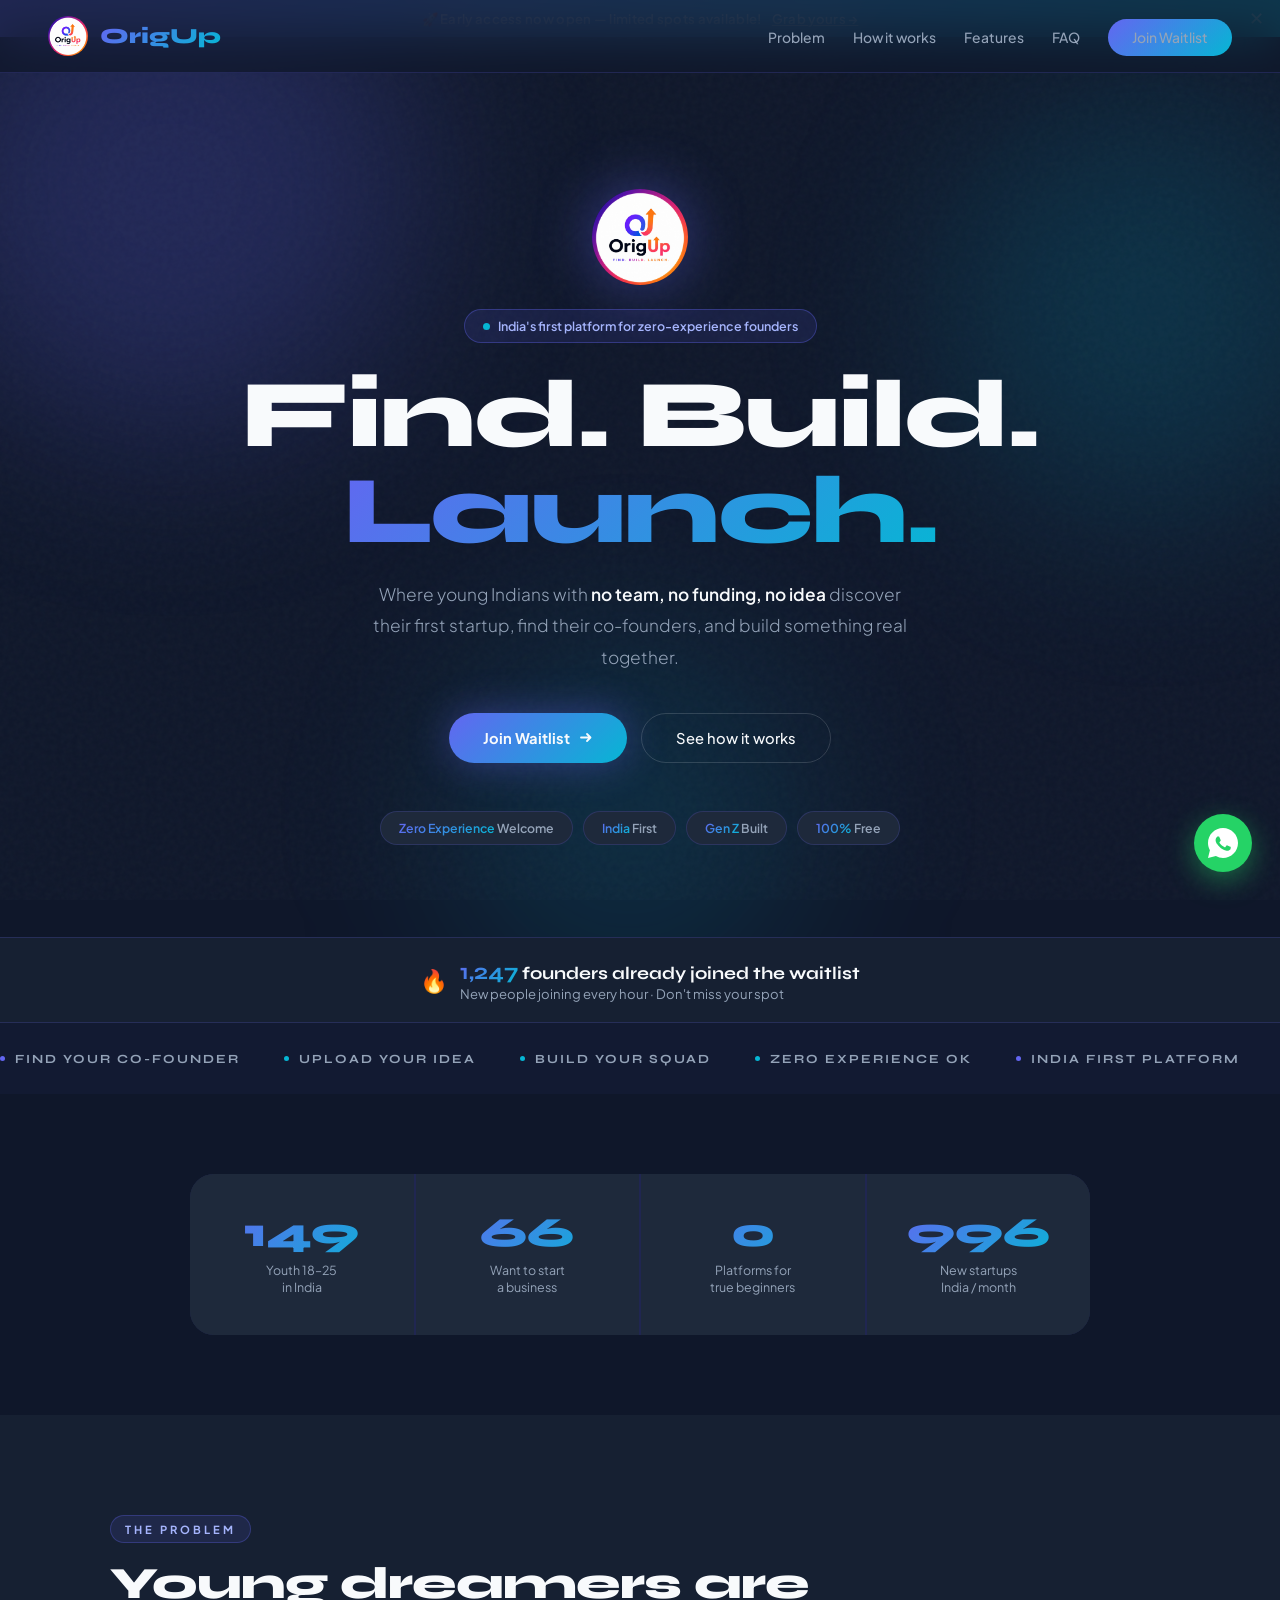
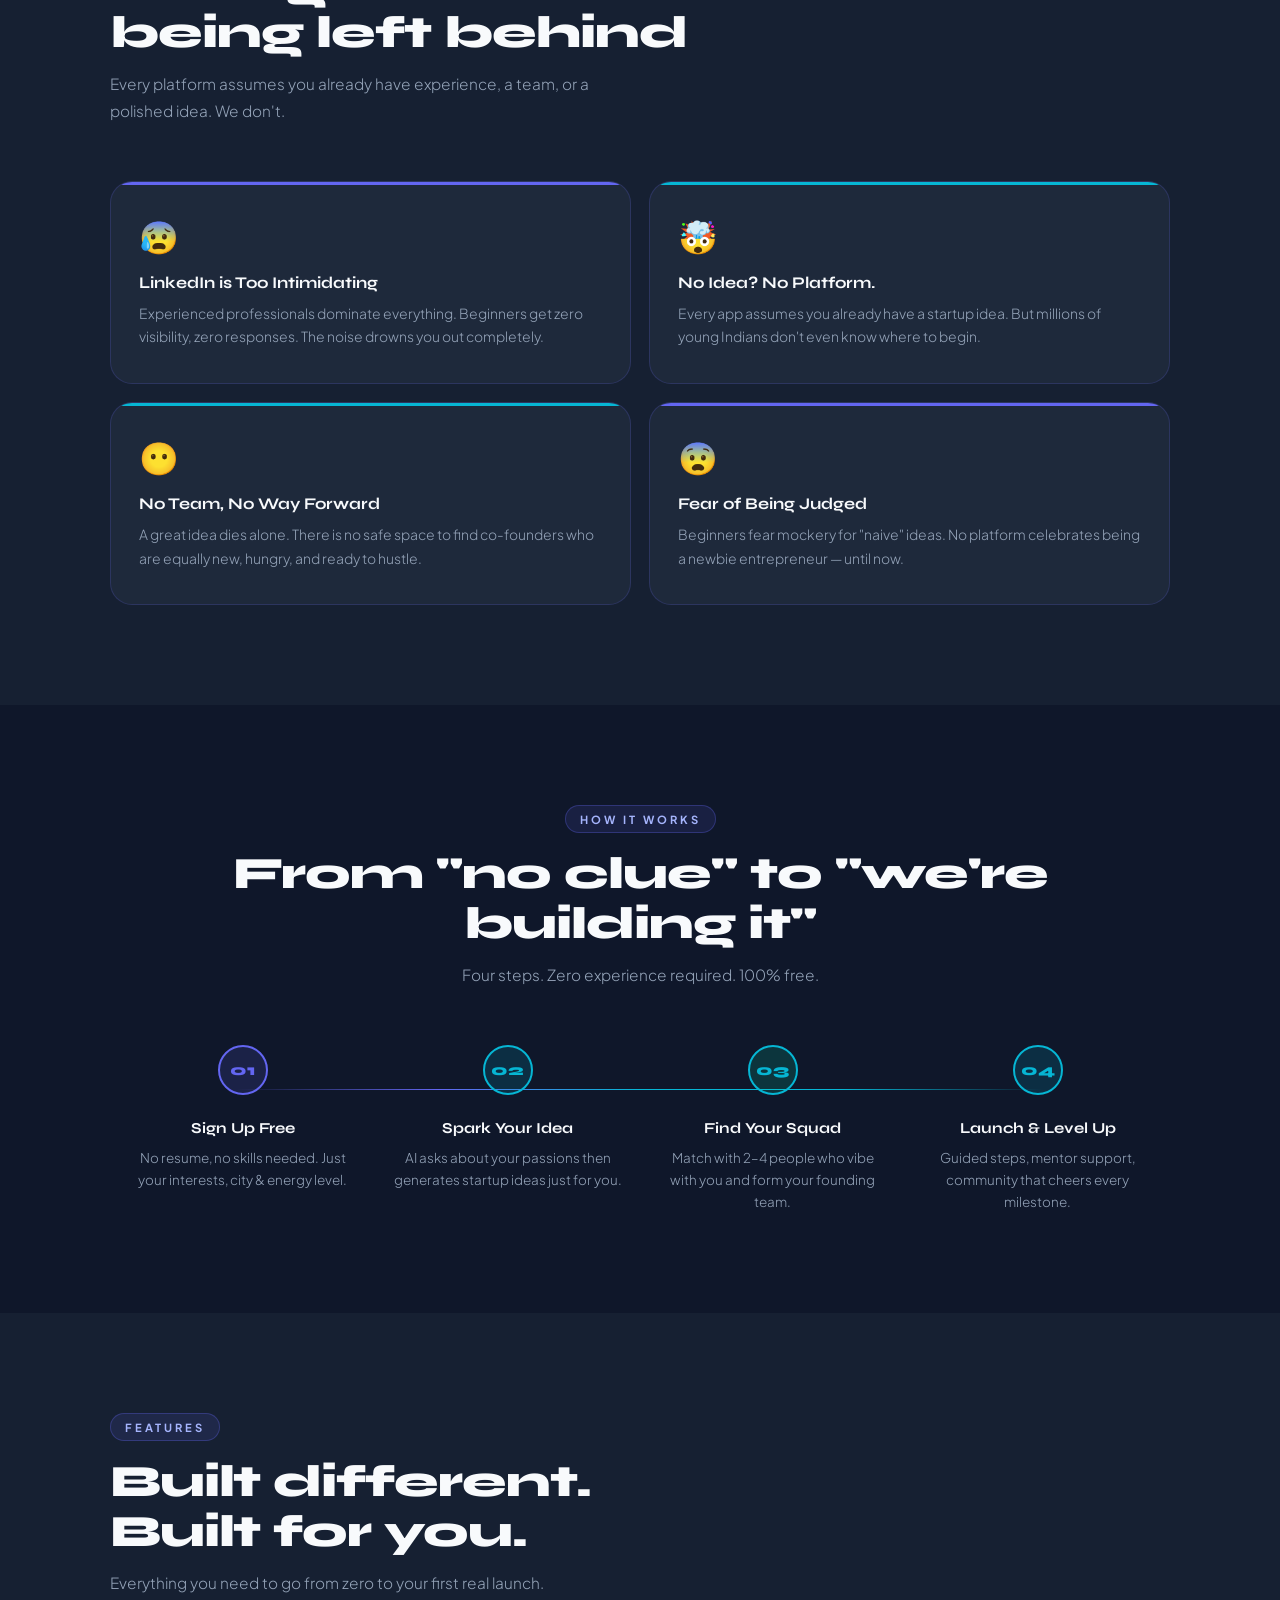
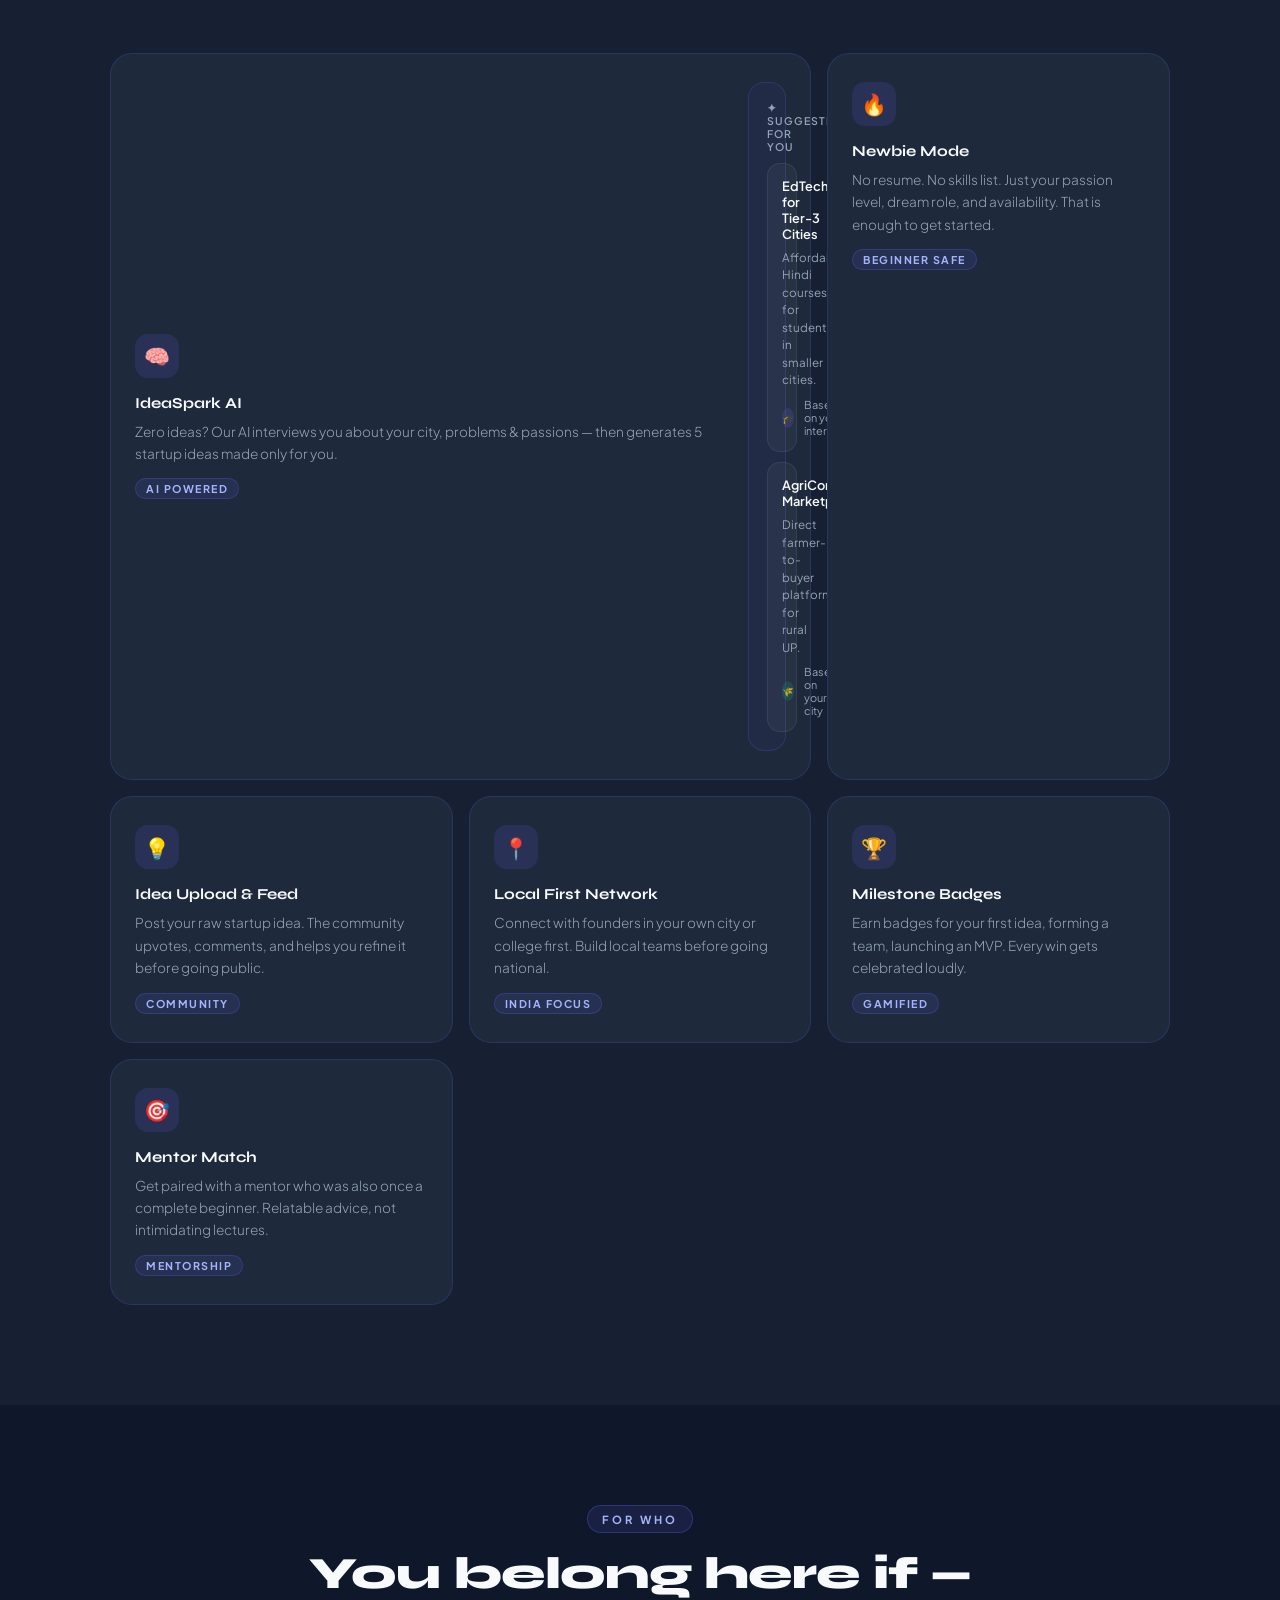
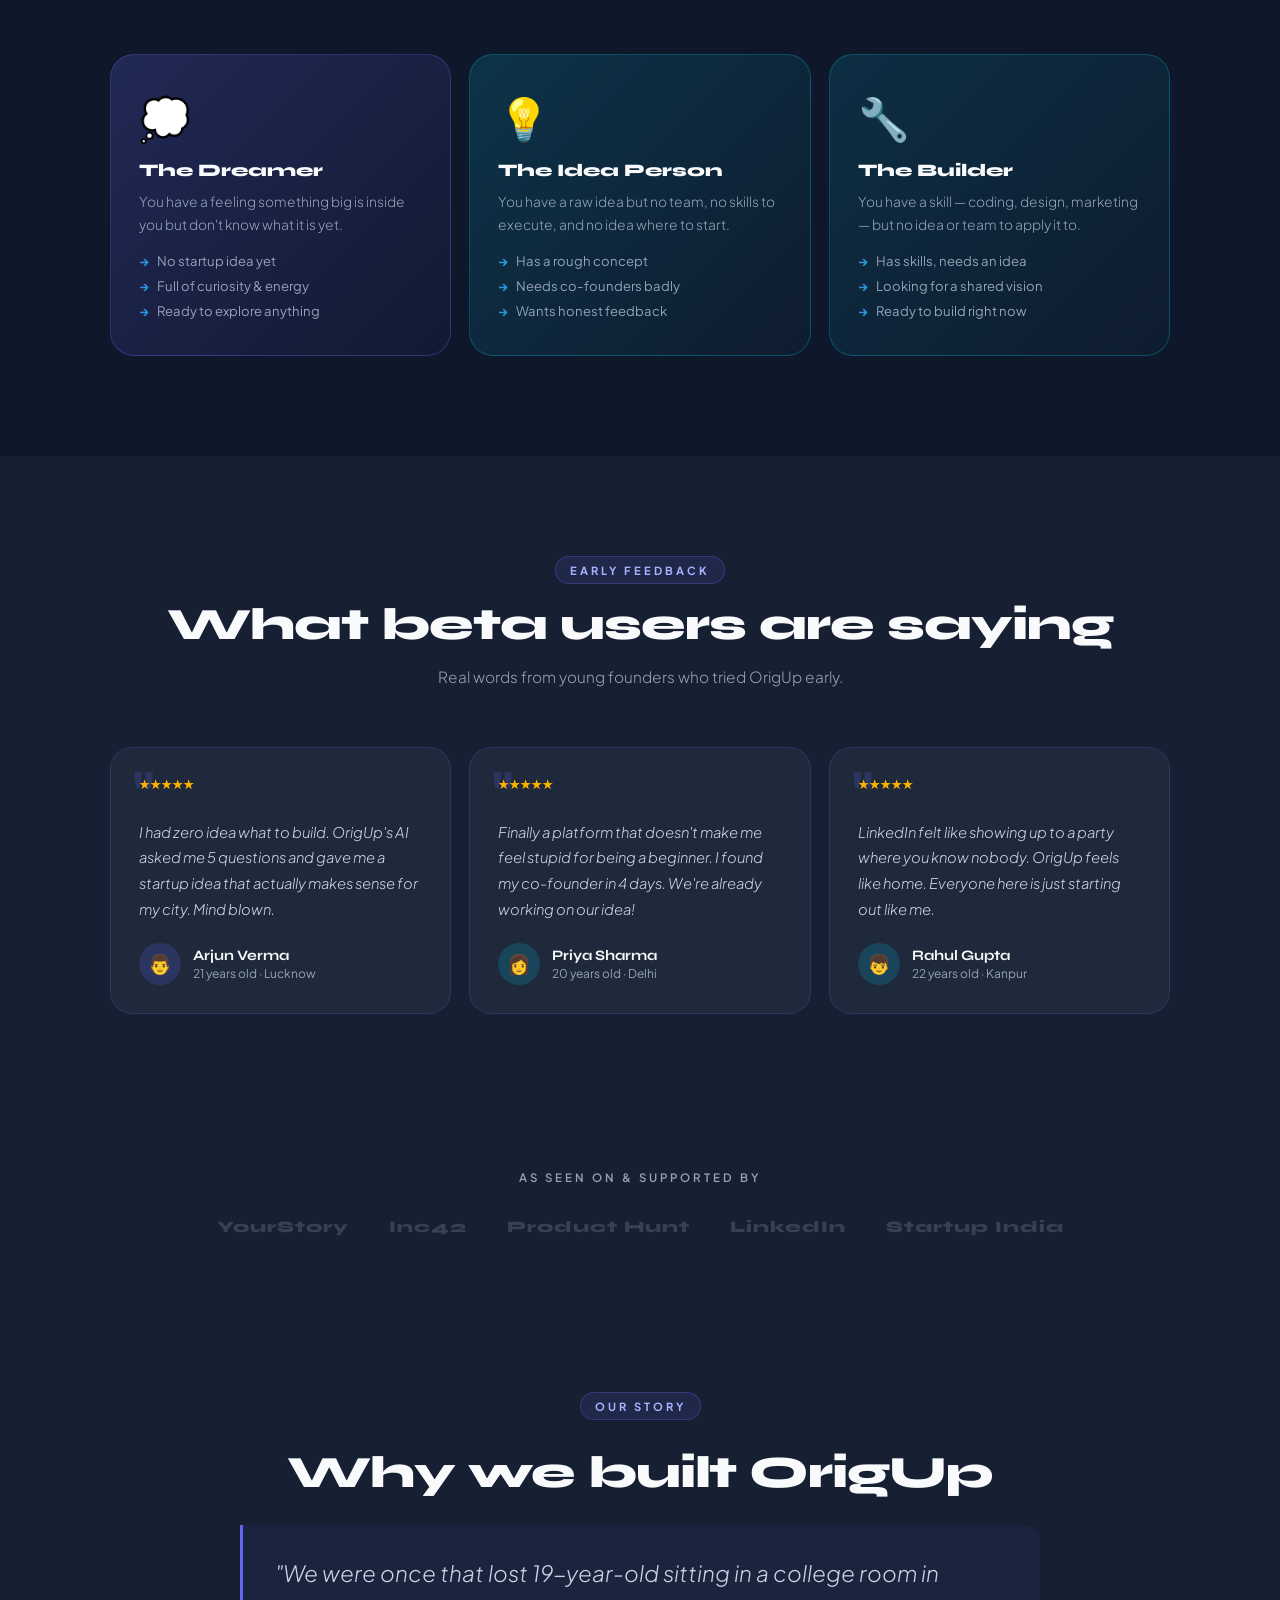
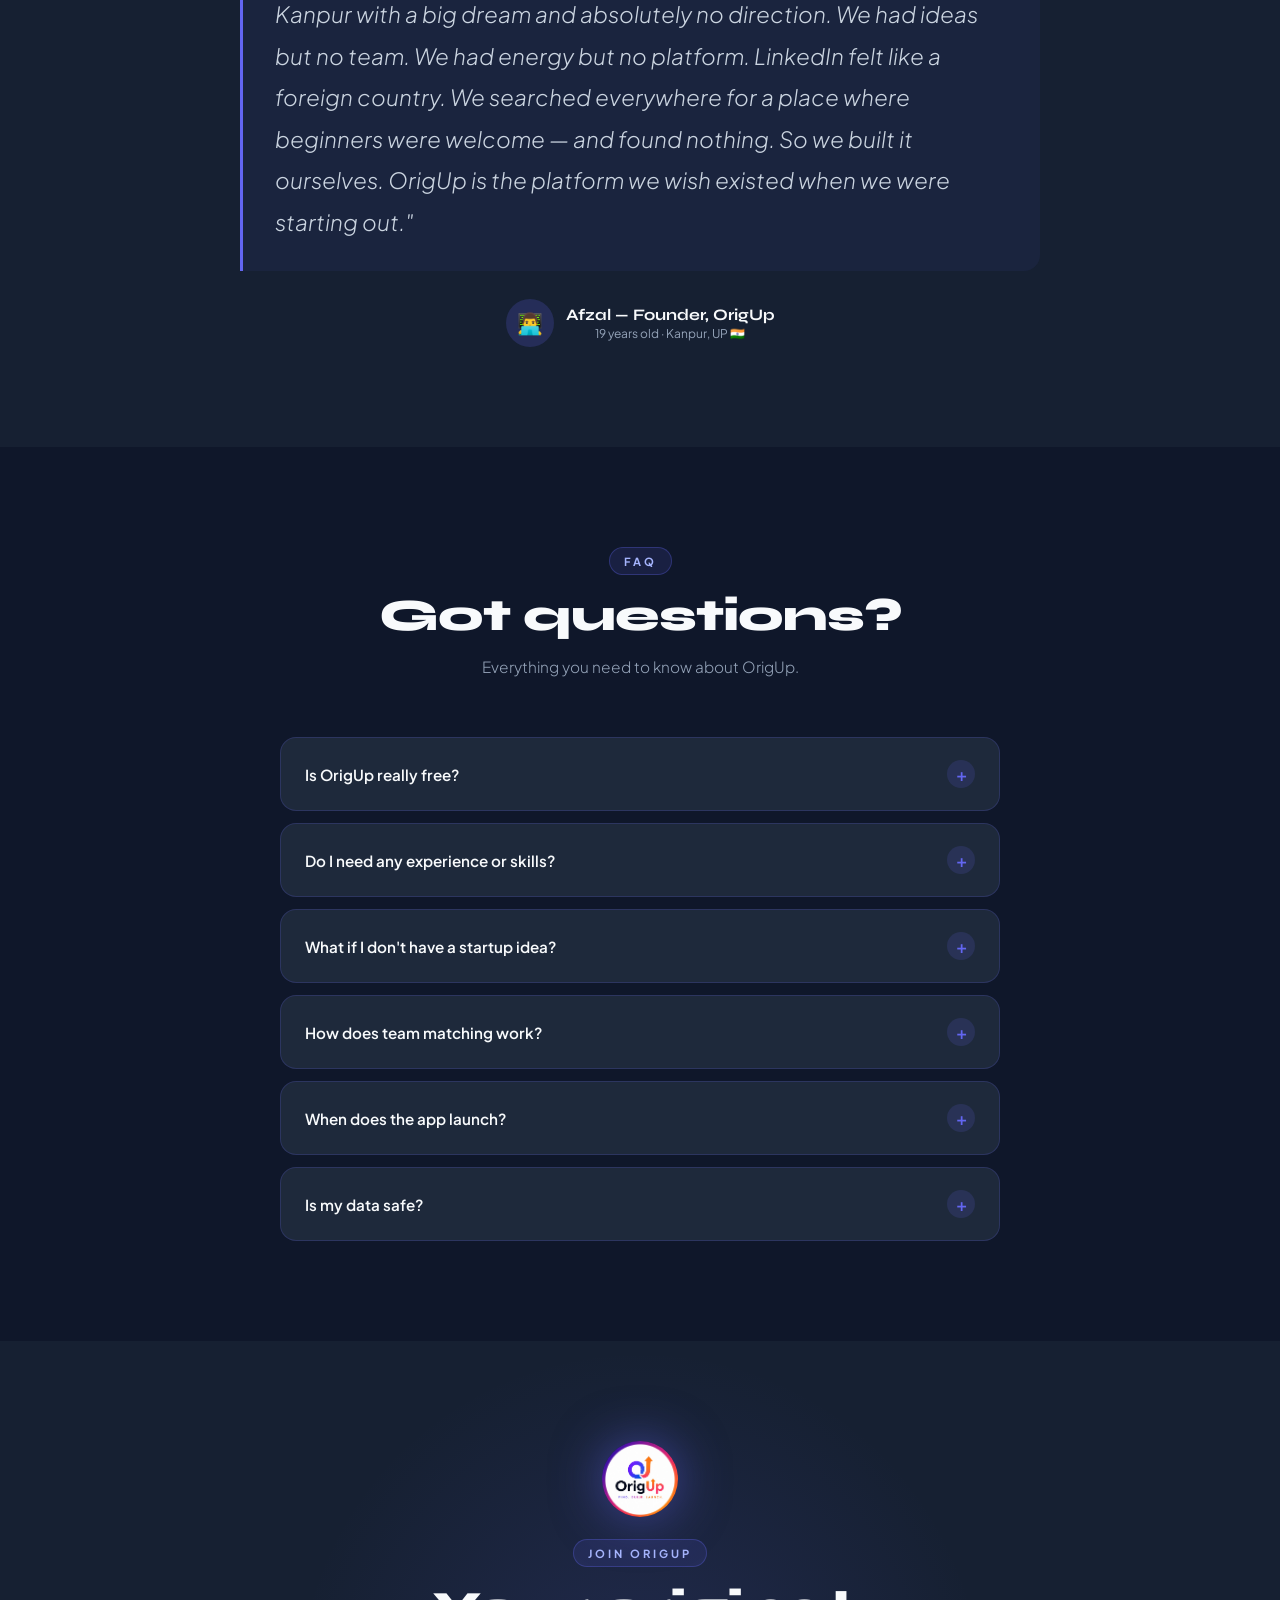
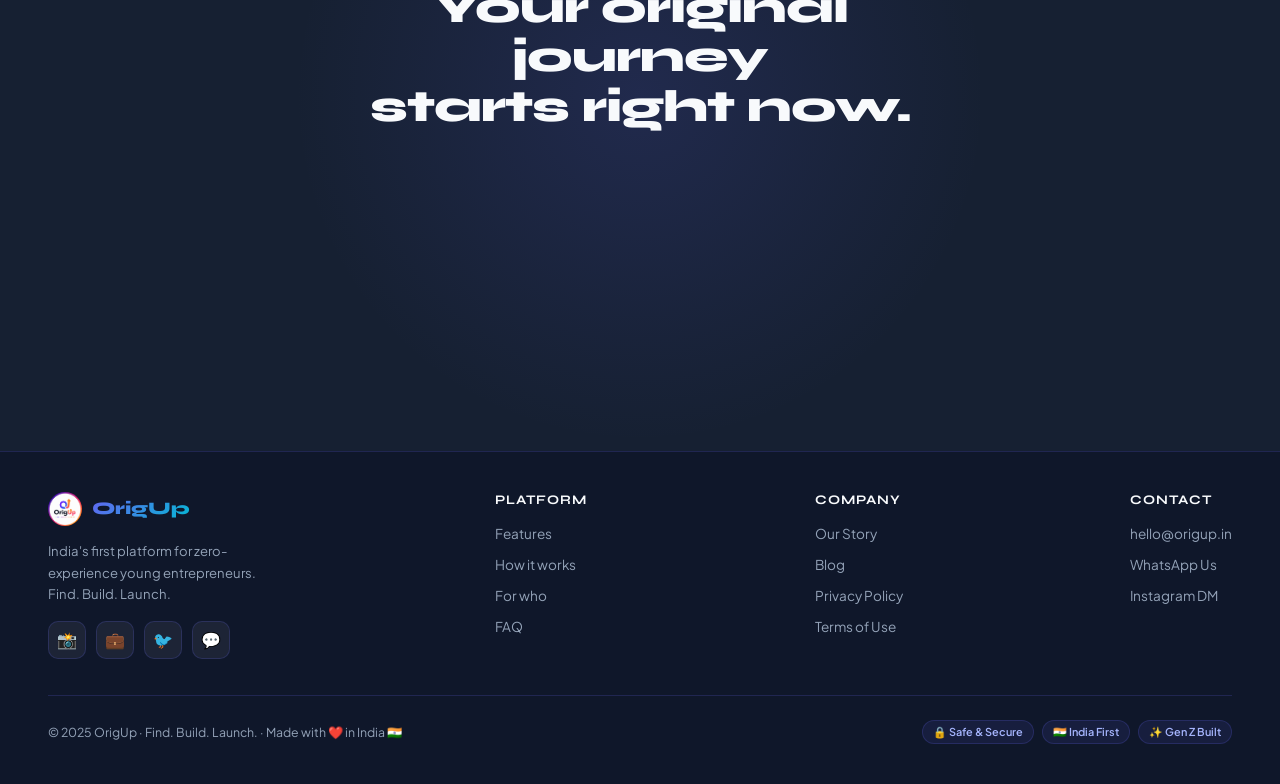
==== index.html @ 87393864 "Rename index (5).html to index.html" ====
<!DOCTYPE html>
<html lang="en">
<head>
  <meta charset="UTF-8">
  <meta name="viewport" content="width=device-width, initial-scale=1.0">
  <title>OrigUp — Find. Build. Launch.</title>

  <!-- OG TAGS for WhatsApp / Instagram / LinkedIn preview -->
  <meta property="og:title" content="OrigUp — Find. Build. Launch.">
  <meta property="og:description" content="India's first platform for zero-experience young entrepreneurs. Find your co-founder, spark your idea, and launch your first startup.">
  <meta property="og:image" content="https://i.imgur.com/placeholder.png">
  <meta property="og:url" content="https://origup.in">
  <meta property="og:type" content="website">
  <meta name="twitter:card" content="summary_large_image">
  <meta name="description" content="OrigUp — India's first platform for zero-experience young entrepreneurs. Find. Build. Launch.">

  <link href="https://fonts.googleapis.com/css2?family=Syne:wght@400;600;700;800&family=Plus+Jakarta+Sans:wght@300;400;500;600&display=swap" rel="stylesheet">

<style>
/* ══════════════════════════════════════════
   VARIABLES & RESET
══════════════════════════════════════════ */
:root {
  --purple: #6366F1;
  --pink:   #06B6D4;
  --orange: #06B6D4;
  --dark:   #0F172A;
  --dark2:  #162032;
  --card:   #1E293B;
  --border: rgba(99,102,241,0.2);
  --muted:  #94A3B8;
  --white:  #F8FAFC;
  --teal:   #06B6D4;
  --green:  #25D366;
  --grad:   linear-gradient(135deg,#6366F1,#06B6D4);
}
*, *::before, *::after { margin:0; padding:0; box-sizing:border-box; }
html { scroll-behavior:smooth; }
body { background:var(--dark); color:var(--white); font-family:'Plus Jakarta Sans',sans-serif; overflow-x:hidden; }
body::after { content:''; position:fixed; inset:0; background-image:url("data:image/svg+xml,%3Csvg viewBox='0 0 200 200' xmlns='http://www.w3.org/2000/svg'%3E%3Cfilter id='n'%3E%3CfeTurbulence type='fractalNoise' baseFrequency='0.85' numOctaves='4' stitchTiles='stitch'/%3E%3C/filter%3E%3Crect width='100%25' height='100%25' filter='url(%23n)' opacity='0.03'/%3E%3C/svg%3E"); pointer-events:none; z-index:0; }

/* ══ PROGRESS BAR ══ */
#progress-bar { position:fixed; top:0; left:0; height:3px; width:0%; background:var(--grad); z-index:9999; transition:width 0.1s linear; border-radius:0 2px 2px 0; }

/* ══ ANNOUNCEMENT BANNER ══ */
.announce-bar { background:var(--grad); text-align:center; padding:10px 20px; font-size:0.82rem; font-weight:600; position:relative; z-index:200; letter-spacing:0.3px; }
.announce-bar a { color:#fff; text-decoration:underline; margin-left:8px; }
.announce-close { position:absolute; right:16px; top:50%; transform:translateY(-50%); background:none; border:none; color:#fff; font-size:1.1rem; cursor:pointer; opacity:0.8; }

/* ══ NAVBAR ══ */
nav { position:fixed; top:0; left:0; right:0; z-index:1000; padding:16px 48px; display:flex; align-items:center; justify-content:space-between; background:rgba(15,23,42,0.8); backdrop-filter:blur(24px); border-bottom:1px solid var(--border); transition:background 0.3s; }
.nav-logo { display:flex; align-items:center; gap:12px; text-decoration:none; }
.nav-logo img { width:40px; height:40px; border-radius:50%; object-fit:cover; }
.nav-logo-text { font-family:'Syne',sans-serif; font-weight:800; font-size:1.35rem; background:var(--grad); -webkit-background-clip:text; -webkit-text-fill-color:transparent; background-clip:text; }
.nav-links { display:flex; gap:28px; list-style:none; }
.nav-links a { color:var(--muted); text-decoration:none; font-size:0.87rem; font-weight:500; transition:color 0.2s; }
.nav-links a:hover { color:var(--white); }
.nav-btn { background:var(--grad); color:var(--white); padding:10px 24px; border-radius:100px; font-weight:600; font-size:0.85rem; text-decoration:none; border:none; cursor:pointer; transition:all 0.2s; font-family:'Plus Jakarta Sans',sans-serif; }
.nav-btn:hover { opacity:0.88; transform:translateY(-1px); box-shadow:0 8px 24px rgba(99,102,241,0.4); }

/* ══ HERO ══ */
.hero { min-height:100vh; display:flex; align-items:center; justify-content:center; text-align:center; padding:140px 24px 80px; position:relative; overflow:hidden; }
.orb { position:absolute; border-radius:50%; filter:blur(90px); pointer-events:none; animation:orbFloat 10s ease-in-out infinite; }
.orb1 { width:500px; height:500px; background:rgba(99,102,241,0.22); top:-100px; left:-80px; }
.orb2 { width:420px; height:420px; background:rgba(6,182,212,0.16); top:60px; right:-80px; animation-delay:-4s; animation-direction:reverse; }
.orb3 { width:360px; height:360px; background:rgba(6,182,212,0.13); bottom:-60px; left:35%; animation-delay:-7s; }
@keyframes orbFloat { 0%,100%{transform:translateY(0) scale(1)} 50%{transform:translateY(-28px) scale(1.06)} }
.hero-inner { position:relative; z-index:2; max-width:860px; }
.hero-logo { width:96px; height:96px; border-radius:50%; object-fit:cover; margin:0 auto 24px; display:block; box-shadow:0 0 60px rgba(99,102,241,0.45); animation:logoPop 0.8s ease both; }
@keyframes logoPop { from{opacity:0;transform:scale(0.7)} to{opacity:1;transform:scale(1)} }
.hero-badge { display:inline-flex; align-items:center; gap:8px; background:rgba(99,102,241,0.12); border:1px solid rgba(99,102,241,0.35); border-radius:100px; padding:8px 18px; font-size:0.78rem; font-weight:600; color:#A5B4FC; margin-bottom:24px; animation:fadeUp 0.8s ease 0.2s both; }
.badge-dot { width:7px; height:7px; background:var(--teal); border-radius:50%; animation:blink 2s infinite; }
@keyframes blink { 0%,100%{opacity:1;transform:scale(1)} 50%{opacity:0.4;transform:scale(1.5)} }
.hero h1 { font-family:'Syne',sans-serif; font-size:clamp(3rem,8vw,6rem); font-weight:800; line-height:1.0; letter-spacing:-2px; margin-bottom:20px; animation:fadeUp 0.8s ease 0.35s both; }
.w1 { color:var(--white); }
.w2 { background:var(--grad); -webkit-background-clip:text; -webkit-text-fill-color:transparent; background-clip:text; }
.hero-sub { font-size:1.08rem; color:#94A3B8; line-height:1.8; max-width:560px; margin:0 auto 40px; font-weight:300; animation:fadeUp 0.8s ease 0.5s both; }
.hero-sub strong { color:var(--white); font-weight:600; }
.hero-btns { display:flex; gap:14px; justify-content:center; flex-wrap:wrap; animation:fadeUp 0.8s ease 0.65s both; }
.btn-grad { background:var(--grad); color:var(--white); padding:15px 34px; border-radius:100px; font-weight:700; font-size:0.92rem; text-decoration:none; display:inline-flex; align-items:center; gap:8px; box-shadow:0 0 40px rgba(99,102,241,0.4); transition:all 0.25s; border:none; cursor:pointer; font-family:'Plus Jakarta Sans',sans-serif; }
.btn-grad:hover { transform:translateY(-3px); box-shadow:0 16px 48px rgba(99,102,241,0.55); }
.btn-ghost { background:transparent; color:var(--white); padding:15px 34px; border-radius:100px; font-weight:500; font-size:0.92rem; text-decoration:none; border:1px solid rgba(255,255,255,0.15); transition:all 0.25s; }
.btn-ghost:hover { border-color:var(--purple); background:rgba(99,102,241,0.1); transform:translateY(-3px); }
.tagline-row { display:flex; justify-content:center; gap:10px; margin-top:48px; flex-wrap:wrap; animation:fadeUp 0.8s ease 0.8s both; }
.tag-pill { background:var(--card); border:1px solid var(--border); padding:8px 18px; border-radius:100px; font-size:0.77rem; font-weight:600; color:var(--muted); }
.tag-pill span { background:var(--grad); -webkit-background-clip:text; -webkit-text-fill-color:transparent; background-clip:text; }
@keyframes fadeUp { from{opacity:0;transform:translateY(28px)} to{opacity:1;transform:translateY(0)} }

/* ══ COUNTER BANNER ══ */
.counter-banner { background:var(--dark2); border-top:1px solid var(--border); border-bottom:1px solid var(--border); padding:20px 48px; display:flex; align-items:center; justify-content:center; gap:12px; position:relative; z-index:2; }
.counter-fire { font-size:1.4rem; animation:fireShake 1s ease infinite; }
@keyframes fireShake { 0%,100%{transform:rotate(-5deg)} 50%{transform:rotate(5deg)} }
.counter-text { font-family:'Syne',sans-serif; font-size:1.1rem; font-weight:700; }
.counter-text span { background:var(--grad); -webkit-background-clip:text; -webkit-text-fill-color:transparent; background-clip:text; font-size:1.4rem; }
.counter-sub { font-size:0.82rem; color:var(--muted); }

/* ══ MARQUEE ══ */
.marquee-wrap { overflow:hidden; padding:28px 0; background:rgba(99,102,241,0.04); position:relative; z-index:2; }
.marquee-track { display:flex; gap:44px; animation:marqueeScroll 22s linear infinite; width:max-content; }
.m-item { display:flex; align-items:center; gap:10px; white-space:nowrap; font-family:'Syne',sans-serif; font-size:0.78rem; font-weight:700; color:var(--muted); letter-spacing:2px; text-transform:uppercase; }
.m-dot { width:5px; height:5px; border-radius:50%; flex-shrink:0; }
@keyframes marqueeScroll { from{transform:translateX(0)} to{transform:translateX(-50%)} }

/* ══ STATS ══ */
.stats-section { padding:80px 48px; position:relative; z-index:2; }
.stats-grid { display:grid; grid-template-columns:repeat(4,1fr); gap:2px; max-width:900px; margin:0 auto; background:var(--border); border-radius:24px; overflow:hidden; }
.stat-box { background:var(--card); padding:38px 20px; text-align:center; }
.stat-num { font-family:'Syne',sans-serif; font-size:2.6rem; font-weight:800; background:var(--grad); -webkit-background-clip:text; -webkit-text-fill-color:transparent; background-clip:text; display:block; line-height:1; }
.stat-label { font-size:0.78rem; color:var(--muted); margin-top:8px; line-height:1.4; }

/* ══ SECTION BASE ══ */
section { padding:100px 48px; position:relative; z-index:2; }
.section-inner { max-width:1060px; margin:0 auto; }
.sec-tag { display:inline-block; font-size:0.7rem; font-weight:700; letter-spacing:3px; text-transform:uppercase; padding:6px 14px; border-radius:100px; background:rgba(99,102,241,0.12); color:#A5B4FC; border:1px solid rgba(99,102,241,0.3); margin-bottom:16px; }
.sec-title { font-family:'Syne',sans-serif; font-size:clamp(1.9rem,4vw,2.8rem); font-weight:800; line-height:1.1; letter-spacing:-1px; margin-bottom:14px; }
.sec-sub { color:var(--muted); font-size:0.96rem; line-height:1.75; max-width:480px; font-weight:300; }
.sec-head { margin-bottom:56px; }
.sec-head.center { text-align:center; }
.sec-head.center .sec-sub { margin:0 auto; }
.section-dark { background:var(--dark2); }

/* ══ PROBLEM ══ */
.problem-grid { display:grid; grid-template-columns:repeat(2,1fr); gap:18px; }
.p-card { background:var(--card); border:1px solid var(--border); border-radius:22px; padding:34px 28px; position:relative; overflow:hidden; transition:all 0.3s; }
.p-card:hover { transform:translateY(-5px); border-color:rgba(99,102,241,0.5); }
.p-card::before { content:''; position:absolute; top:0; left:0; right:0; height:3px; }
.p-card:nth-child(1)::before { background:var(--purple); }
.p-card:nth-child(2)::before { background:var(--teal); }
.p-card:nth-child(3)::before { background:var(--teal); }
.p-card:nth-child(4)::before { background:var(--purple); }
.p-emoji { font-size:2rem; margin-bottom:16px; display:block; }
.p-card h3 { font-family:'Syne',sans-serif; font-size:1.02rem; font-weight:700; margin-bottom:10px; }
.p-card p { font-size:0.87rem; color:var(--muted); line-height:1.7; font-weight:300; }

/* ══ STEPS ══ */
.steps-row { display:grid; grid-template-columns:repeat(4,1fr); gap:0; position:relative; }
.steps-row::before { content:''; position:absolute; top:44px; left:12%; right:12%; height:1px; background:linear-gradient(to right,transparent,var(--purple),var(--pink),var(--orange),transparent); }
.step { text-align:center; padding:0 18px; }
.step-circle { width:50px; height:50px; border-radius:50%; display:flex; align-items:center; justify-content:center; font-family:'Syne',sans-serif; font-weight:800; font-size:0.97rem; margin:0 auto 24px; position:relative; z-index:2; border:2px solid; }
.step:nth-child(1) .step-circle { background:rgba(99,102,241,0.15); border-color:var(--purple); color:var(--purple); }
.step:nth-child(2) .step-circle { background:rgba(6,182,212,0.15); border-color:var(--teal); color:var(--teal); }
.step:nth-child(3) .step-circle { background:rgba(0,229,176,0.15); border-color:var(--teal); color:var(--teal); }
.step:nth-child(4) .step-circle { background:rgba(6,182,212,0.15); border-color:var(--teal); color:var(--teal); }
.step h3 { font-family:'Syne',sans-serif; font-size:0.95rem; font-weight:700; margin-bottom:10px; }
.step p { font-size:0.84rem; color:var(--muted); line-height:1.65; font-weight:300; }

/* ══ FEATURES ══ */
.feat-grid { display:grid; grid-template-columns:repeat(3,1fr); gap:16px; }
.f-card { background:var(--card); border:1px solid var(--border); border-radius:22px; padding:28px 24px; transition:all 0.3s; }
.f-card:hover { transform:translateY(-5px); border-color:rgba(99,102,241,0.5); box-shadow:0 20px 60px rgba(99,102,241,0.1); }
.f-card.wide { grid-column:span 2; display:flex; gap:28px; align-items:center; }
.f-icon { width:44px; height:44px; border-radius:13px; background:rgba(99,102,241,0.15); display:flex; align-items:center; justify-content:center; font-size:1.3rem; margin-bottom:16px; flex-shrink:0; }
.f-card h3 { font-family:'Syne',sans-serif; font-size:0.95rem; font-weight:700; margin-bottom:9px; }
.f-card p { font-size:0.85rem; color:var(--muted); line-height:1.65; font-weight:300; }
.f-badge { display:inline-block; margin-top:13px; font-size:0.67rem; font-weight:700; letter-spacing:1.5px; text-transform:uppercase; padding:3px 10px; border-radius:100px; background:rgba(99,102,241,0.12); color:#A5B4FC; border:1px solid rgba(99,102,241,0.25); }
.idea-mock { flex:1; background:rgba(99,102,241,0.05); border:1px solid var(--border); border-radius:16px; padding:18px; min-width:0; }
.idea-card-mock { background:rgba(255,255,255,0.04); border:1px solid rgba(255,255,255,0.07); border-radius:13px; padding:14px; margin-bottom:10px; transition:all 0.3s; }
.idea-card-mock:last-child { margin-bottom:0; }
.idea-card-mock:hover { border-color:var(--purple); background:rgba(99,102,241,0.08); }
.idea-top { display:flex; justify-content:space-between; align-items:flex-start; margin-bottom:7px; }
.idea-title { font-size:0.8rem; font-weight:600; color:var(--white); }
.idea-cat { font-size:0.63rem; font-weight:700; padding:3px 7px; border-radius:100px; letter-spacing:1px; }
.cat-edu { background:rgba(0,229,176,0.15); color:var(--teal); }
.cat-tech { background:rgba(99,102,241,0.2); color:#A5B4FC; }
.idea-desc { font-size:0.73rem; color:var(--muted); line-height:1.5; margin-bottom:9px; }
.idea-foot { display:flex; align-items:center; gap:10px; }
.idea-avatar { width:20px; height:20px; border-radius:50%; display:flex; align-items:center; justify-content:center; font-size:0.58rem; }
.idea-meta { font-size:0.68rem; color:var(--muted); }
.idea-likes { margin-left:auto; font-size:0.7rem; color:var(--muted); }

/* ══ WHO ══ */
.who-grid { display:grid; grid-template-columns:repeat(3,1fr); gap:18px; }
.who-card { border-radius:24px; padding:36px 28px; transition:transform 0.3s; }
.who-card:hover { transform:scale(1.025); }
.who-card:nth-child(1) { background:linear-gradient(135deg,rgba(99,102,241,0.22),rgba(99,102,241,0.04)); border:1px solid rgba(99,102,241,0.3); }
.who-card:nth-child(2) { background:linear-gradient(135deg,rgba(6,182,212,0.18),rgba(6,182,212,0.03)); border:1px solid rgba(6,182,212,0.3); }
.who-card:nth-child(3) { background:linear-gradient(135deg,rgba(6,182,212,0.15),rgba(6,182,212,0.03)); border:1px solid rgba(6,182,212,0.3); }
.who-emoji { font-size:2.6rem; margin-bottom:16px; display:block; }
.who-card h3 { font-family:'Syne',sans-serif; font-size:1.1rem; font-weight:800; margin-bottom:10px; }
.who-card p { font-size:0.86rem; color:#94A3B8; line-height:1.65; font-weight:300; }
.who-list { list-style:none; margin-top:16px; display:flex; flex-direction:column; gap:8px; }
.who-list li { font-size:0.82rem; color:var(--muted); display:flex; align-items:center; gap:8px; }
.who-list li::before { content:"→"; background:var(--grad); -webkit-background-clip:text; -webkit-text-fill-color:transparent; background-clip:text; font-weight:700; }

/* ══ TESTIMONIALS ══ */
.testi-grid { display:grid; grid-template-columns:repeat(3,1fr); gap:18px; }
.testi-card { background:var(--card); border:1px solid var(--border); border-radius:22px; padding:28px; transition:all 0.3s; position:relative; }
.testi-card:hover { transform:translateY(-4px); border-color:rgba(99,102,241,0.45); }
.testi-card::before { content:'"'; font-family:'Syne',sans-serif; font-size:5rem; line-height:1; color:rgba(99,102,241,0.2); position:absolute; top:10px; left:20px; }
.testi-text { font-size:0.92rem; color:#CBD5E1; line-height:1.75; margin-bottom:20px; padding-top:24px; font-weight:300; font-style:italic; }
.testi-author { display:flex; align-items:center; gap:12px; }
.testi-avatar { width:42px; height:42px; border-radius:50%; display:flex; align-items:center; justify-content:center; font-size:1.2rem; flex-shrink:0; }
.testi-name { font-family:'Syne',sans-serif; font-size:0.9rem; font-weight:700; }
.testi-role { font-size:0.75rem; color:var(--muted); margin-top:2px; }
.testi-stars { color:#FFB300; font-size:0.8rem; margin-bottom:4px; }

/* ══ PRESS ══ */
.press-section { background:var(--dark2); }
.press-label { text-align:center; font-size:0.72rem; font-weight:600; color:var(--muted); letter-spacing:3px; text-transform:uppercase; margin-bottom:32px; }
.press-logos { display:flex; justify-content:center; align-items:center; gap:40px; flex-wrap:wrap; }
.press-logo { font-family:'Syne',sans-serif; font-size:1rem; font-weight:800; color:rgba(255,255,255,0.15); letter-spacing:1px; transition:color 0.3s; cursor:default; }
.press-logo:hover { color:rgba(255,255,255,0.4); }

/* ══ FAQ ══ */
.faq-list { max-width:720px; margin:0 auto; display:flex; flex-direction:column; gap:12px; }
.faq-item { background:var(--card); border:1px solid var(--border); border-radius:16px; overflow:hidden; transition:border-color 0.3s; }
.faq-item.open { border-color:rgba(99,102,241,0.5); }
.faq-q { width:100%; background:none; border:none; padding:22px 24px; display:flex; justify-content:space-between; align-items:center; cursor:pointer; font-family:'Plus Jakarta Sans',sans-serif; font-size:0.95rem; font-weight:600; color:var(--white); text-align:left; gap:16px; }
.faq-icon { width:28px; height:28px; border-radius:50%; background:rgba(99,102,241,0.15); display:flex; align-items:center; justify-content:center; color:var(--purple); font-size:1.1rem; flex-shrink:0; transition:transform 0.3s, background 0.3s; }
.faq-item.open .faq-icon { transform:rotate(45deg); background:var(--purple); color:#fff; }
.faq-a { max-height:0; overflow:hidden; transition:max-height 0.4s ease, padding 0.3s; }
.faq-a p { padding:0 24px 20px; font-size:0.88rem; color:var(--muted); line-height:1.75; font-weight:300; }

/* ══ FOUNDER STORY ══ */
.story-section { background:var(--dark2); }
.story-inner { max-width:800px; margin:0 auto; text-align:center; }
.story-quote { font-size:clamp(1.1rem,2.5vw,1.4rem); color:#CBD5E1; line-height:1.85; font-weight:300; font-style:italic; margin:28px 0; padding:28px 32px; background:rgba(99,102,241,0.06); border-left:3px solid var(--purple); border-radius:0 16px 16px 0; text-align:left; }
.story-name { font-family:'Syne',sans-serif; font-weight:800; font-size:1rem; color:var(--white); }
.story-title { font-size:0.8rem; color:var(--muted); margin-top:4px; }

/* ══ CTA ══ */
.cta-section { text-align:center; background:var(--dark2); overflow:hidden; }
.cta-section::before { content:''; position:absolute; top:50%; left:50%; transform:translate(-50%,-50%); width:700px; height:700px; background:radial-gradient(circle,rgba(99,102,241,0.14),transparent 70%); pointer-events:none; }
.cta-inner { position:relative; z-index:2; max-width:600px; margin:0 auto; }
.cta-logo { width:76px; height:76px; border-radius:50%; object-fit:cover; margin:0 auto 22px; display:block; box-shadow:0 0 50px rgba(99,102,241,0.5); }

/* ══ FOOTER ══ */
footer { padding:40px 48px; border-top:1px solid var(--border); position:relative; z-index:2; }
.footer-top { display:flex; align-items:flex-start; justify-content:space-between; flex-wrap:wrap; gap:32px; margin-bottom:36px; }
.foot-logo { display:flex; align-items:center; gap:10px; margin-bottom:14px; }
.foot-logo img { width:34px; height:34px; border-radius:50%; }
.foot-logo-text { font-family:'Syne',sans-serif; font-weight:800; font-size:1.1rem; background:var(--grad); -webkit-background-clip:text; -webkit-text-fill-color:transparent; background-clip:text; }
.foot-desc { font-size:0.82rem; color:var(--muted); max-width:220px; line-height:1.65; }
.foot-col h4 { font-family:'Syne',sans-serif; font-size:0.82rem; font-weight:700; color:var(--white); letter-spacing:1px; margin-bottom:14px; text-transform:uppercase; }
.foot-col ul { list-style:none; display:flex; flex-direction:column; gap:10px; }
.foot-col ul a { color:var(--muted); text-decoration:none; font-size:0.85rem; transition:color 0.2s; }
.foot-col ul a:hover { color:var(--white); }
.social-links { display:flex; gap:10px; margin-top:4px; }
.social-btn { width:38px; height:38px; border-radius:10px; background:rgba(255,255,255,0.06); border:1px solid var(--border); display:flex; align-items:center; justify-content:center; font-size:1rem; transition:all 0.2s; text-decoration:none; }
.social-btn:hover { background:rgba(99,102,241,0.2); border-color:var(--purple); transform:translateY(-2px); }
.footer-bottom { display:flex; justify-content:space-between; align-items:center; flex-wrap:wrap; gap:12px; padding-top:24px; border-top:1px solid var(--border); }
.foot-right { font-size:0.77rem; color:var(--muted); }
.foot-badges { display:flex; gap:8px; }
.foot-badge { font-size:0.68rem; font-weight:600; padding:4px 10px; border-radius:100px; background:rgba(99,102,241,0.1); color:#A5B4FC; border:1px solid rgba(99,102,241,0.2); }

/* ══ MODAL ══ */
.modal-overlay { display:none; position:fixed; inset:0; background:rgba(0,0,0,0.78); backdrop-filter:blur(10px); z-index:9998; align-items:center; justify-content:center; }
.modal-overlay.open { display:flex; }
.modal { background:#1E293B; border:1px solid rgba(99,102,241,0.4); border-radius:28px; padding:44px 38px; width:100%; max-width:460px; position:relative; box-shadow:0 40px 100px rgba(0,0,0,0.7); animation:modalPop 0.35s cubic-bezier(0.22,1,0.36,1) both; margin:16px; }
@keyframes modalPop { from{opacity:0;transform:scale(0.85) translateY(30px)} to{opacity:1;transform:scale(1) translateY(0)} }
.modal-close { position:absolute; top:16px; right:16px; background:rgba(255,255,255,0.07); border:none; color:#fff; width:32px; height:32px; border-radius:50%; font-size:0.95rem; cursor:pointer; display:flex; align-items:center; justify-content:center; transition:background 0.2s; font-family:'Plus Jakarta Sans',sans-serif; }
.modal-close:hover { background:rgba(255,255,255,0.16); }
.modal-logo { width:60px; height:60px; border-radius:50%; object-fit:cover; margin:0 auto 16px; display:block; box-shadow:0 0 36px rgba(99,102,241,0.5); }
.modal h2 { font-family:'Syne',sans-serif; font-size:1.5rem; font-weight:800; text-align:center; margin-bottom:6px; }
.modal-sub { text-align:center; color:#94A3B8; font-size:0.84rem; margin-bottom:24px; line-height:1.6; }
.modal-sub span { color:#A5B4FC; font-weight:600; }
.form-group { margin-bottom:13px; }
.form-group label { display:block; font-size:0.73rem; font-weight:600; color:#A5B4FC; letter-spacing:1px; text-transform:uppercase; margin-bottom:7px; }
.form-group input { width:100%; background:rgba(255,255,255,0.05); border:1px solid rgba(99,102,241,0.25); border-radius:12px; padding:13px 16px; color:#fff; font-size:0.9rem; font-family:'Plus Jakarta Sans',sans-serif; outline:none; transition:border-color 0.2s; }
.form-group input:focus { border-color:#6366F1; box-shadow:0 0 0 3px rgba(99,102,241,0.1); }
.form-group input::placeholder { color:#334155; }
.submit-btn { width:100%; background:var(--grad); color:#fff; border:none; padding:15px; border-radius:100px; font-weight:700; font-size:0.95rem; cursor:pointer; margin-top:8px; font-family:'Plus Jakarta Sans',sans-serif; transition:all 0.25s; box-shadow:0 0 30px rgba(99,102,241,0.4); }
.submit-btn:hover { opacity:0.88; transform:translateY(-2px); }
.success-box { display:none; text-align:center; padding:16px 0; }
.success-emoji { font-size:3.2rem; margin-bottom:14px; display:block; }
.success-box h3 { font-family:'Syne',sans-serif; font-size:1.35rem; font-weight:800; margin-bottom:10px; }
.success-box p { color:#94A3B8; font-size:0.88rem; line-height:1.65; }
.success-box p span { color:var(--teal); font-weight:600; }
.modal-note { text-align:center; font-size:0.7rem; color:#334155; margin-top:12px; }

/* ══ WHATSAPP BUTTON ══ */
.whatsapp-btn { position:fixed; bottom:28px; right:28px; z-index:900; width:58px; height:58px; background:#25D366; border-radius:50%; display:flex; align-items:center; justify-content:center; box-shadow:0 8px 28px rgba(37,211,102,0.45); transition:all 0.3s; text-decoration:none; animation:waPop 1s ease 2s both; }
@keyframes waPop { from{opacity:0;transform:scale(0)} to{opacity:1;transform:scale(1)} }
.whatsapp-btn:hover { transform:scale(1.12); box-shadow:0 12px 40px rgba(37,211,102,0.6); }
.whatsapp-btn svg { width:30px; height:30px; fill:#fff; }
.wa-tooltip { position:absolute; right:68px; background:#1a1a30; color:#fff; font-size:0.78rem; font-weight:600; padding:8px 14px; border-radius:10px; white-space:nowrap; opacity:0; pointer-events:none; transition:opacity 0.2s; border:1px solid var(--border); }
.whatsapp-btn:hover .wa-tooltip { opacity:1; }

/* ══ BACK TO TOP ══ */
.back-top { position:fixed; bottom:98px; right:28px; z-index:900; width:44px; height:44px; background:var(--card); border:1px solid var(--border); border-radius:50%; display:flex; align-items:center; justify-content:center; cursor:pointer; opacity:0; pointer-events:none; transition:all 0.3s; font-size:1.1rem; }
.back-top.show { opacity:1; pointer-events:all; }
.back-top:hover { background:rgba(99,102,241,0.2); border-color:var(--purple); transform:translateY(-3px); }

/* ══ REVEAL ══ */
.reveal { opacity:0; transform:translateY(36px); transition:all 0.75s cubic-bezier(0.22,1,0.36,1); }
.reveal.on { opacity:1; transform:translateY(0); }

/* ══ MOBILE ══ */
@media(max-width:768px){
  nav { padding:14px 18px; }
  .nav-links { display:none; }
  #mob-btn { display:block !important; }
  section { padding:68px 18px; }
  .stats-section { padding:56px 18px; }
  .stats-grid { grid-template-columns:repeat(2,1fr); }
  .problem-grid,.who-grid,.testi-grid { grid-template-columns:1fr; }
  .steps-row { grid-template-columns:1fr 1fr; gap:36px; }
  .steps-row::before { display:none; }
  .feat-grid { grid-template-columns:1fr; }
  .f-card.wide { grid-column:span 1; flex-direction:column; }
  .tagline-row { gap:8px; }
  footer { padding:32px 18px; }
  .footer-top { flex-direction:column; }
  .footer-bottom { flex-direction:column; text-align:center; }
  .counter-banner { flex-direction:column; gap:4px; text-align:center; padding:16px; }
  .press-logos { gap:20px; }
  .announce-bar { font-size:0.74rem; padding:10px 40px 10px 16px; }
}
</style>
</head>
<body>

<!-- PROGRESS BAR -->
<div id="progress-bar"></div>

<!-- HIDDEN IFRAME for Google Form -->
<iframe name="hidden-iframe" id="hidden-iframe" style="display:none"></iframe>

<!-- ANNOUNCEMENT BANNER -->
<div class="announce-bar" id="announceBanner">
  🚀 Early access now open — limited spots available!
  <a href="#" onclick="openModal();return false;">Grab yours →</a>
  <button class="announce-close" onclick="document.getElementById('announceBanner').style.display='none'">✕</button>
</div>

<!-- ══ MODAL ══ -->
<div class="modal-overlay" id="modalOverlay">
  <div class="modal">
    <button class="modal-close" onclick="closeModal()">✕</button>
    <img src="[data-uri]" class="modal-logo" alt="OrigUp">
    <h2>Join the Waitlist 🚀</h2>
    <p class="modal-sub">Be among the first <span>1,000 founders</span> on OrigUp.<br>We'll send the app link to you directly!</p>
    <form id="waitlistForm"
      action="https://docs.google.com/forms/d/e/1FAIpQLSeSoOGAsoA9dCDPAKEEM3JdrlLrWkiN6OFMzitBWzUDuCW6rA/formResponse"
      method="POST" target="hidden-iframe" onsubmit="handleSubmit(event)">
      <div class="form-group">
        <label>Your Name</label>
        <input type="text" name="entry.1480082228" id="nameInput" placeholder="Rahul Sharma" required>
      </div>
      <div class="form-group">
        <label>Email Address</label>
        <input type="email" name="entry.621252372" id="emailInput" placeholder="your@email.com" required>
      </div>
      <div class="form-group">
        <label>WhatsApp Number</label>
        <input type="tel" name="entry.1758198538" id="phoneInput" placeholder="+91 9XXXXXXXXX" required>
      </div>
      <button type="submit" class="submit-btn">Join OrigUp Free 🚀</button>
    </form>
    <div class="success-box" id="successBox">
      <span class="success-emoji">🎉</span>
      <h3>You're In!</h3>
      <p>Welcome, <span id="successName"></span>!<br>We'll WhatsApp & email you the app link on launch.<br><br>Stay original 💜</p>
    </div>
    <p class="modal-note">🔒 Your data is safe · No spam · Free forever for early members</p>
  </div>
</div>

<!-- ══ NAVBAR ══ -->
<nav id="navbar">
  <a href="#" class="nav-logo">
    <img src="[data-uri]" alt="OrigUp">
    <span class="nav-logo-text">OrigUp</span>
  </a>
  <ul class="nav-links">
    <li><a href="#problem">Problem</a></li>
    <li><a href="#how">How it works</a></li>
    <li><a href="#features">Features</a></li>
    <li><a href="#faq">FAQ</a></li>
    <li><a href="#" onclick="openModal();return false;" class="nav-btn">Join Waitlist</a></li>
  </ul>
  <a href="#" onclick="openModal();return false;" class="nav-btn" id="mob-btn" style="display:none">Join</a>
</nav>

<!-- ══ HERO ══ -->
<section class="hero">
  <div class="orb orb1"></div><div class="orb orb2"></div><div class="orb orb3"></div>
  <div class="hero-inner">
    <img src="[data-uri]" alt="OrigUp Logo" class="hero-logo">
    <div class="hero-badge"><div class="badge-dot"></div>India's first platform for zero-experience founders</div>
    <h1><span class="w1">Find. Build.</span><br><span class="w2">Launch.</span></h1>
    <p class="hero-sub">Where young Indians with <strong>no team, no funding, no idea</strong> discover their first startup, find their co-founders, and build something real together.</p>
    <div class="hero-btns">
      <a href="#" onclick="openModal();return false;" class="btn-grad">Join Waitlist <svg width="15" height="15" viewBox="0 0 15 15" fill="none"><path d="M3 7.5h9M9 4l3.5 3.5L9 11" stroke="currentColor" stroke-width="1.8" stroke-linecap="round" stroke-linejoin="round"/></svg></a>
      <a href="#how" class="btn-ghost">See how it works</a>
    </div>
    <div class="tagline-row">
      <div class="tag-pill"><span>Zero Experience</span> Welcome</div>
      <div class="tag-pill"><span>India</span> First</div>
      <div class="tag-pill"><span>Gen Z</span> Built</div>
      <div class="tag-pill"><span>100%</span> Free</div>
    </div>
  </div>
</section>

<!-- ══ LIVE COUNTER ══ -->
<div class="counter-banner">
  <div class="counter-fire">🔥</div>
  <div>
    <div class="counter-text"><span id="liveCount">1,247</span> founders already joined the waitlist</div>
    <div class="counter-sub">New people joining every hour · Don't miss your spot</div>
  </div>
</div>

<!-- ══ MARQUEE ══ -->
<div class="marquee-wrap">
  <div class="marquee-track" id="marqueeTrack">
    <div class="m-item"><div class="m-dot" style="background:#6366F1"></div>FIND YOUR CO-FOUNDER</div>
    <div class="m-item"><div class="m-dot" style="background:#06B6D4"></div>UPLOAD YOUR IDEA</div>
    <div class="m-item"><div class="m-dot" style="background:#06B6D4"></div>BUILD YOUR SQUAD</div>
    <div class="m-item"><div class="m-dot" style="background:#06B6D4"></div>ZERO EXPERIENCE OK</div>
    <div class="m-item"><div class="m-dot" style="background:#6366F1"></div>INDIA FIRST PLATFORM</div>
    <div class="m-item"><div class="m-dot" style="background:#06B6D4"></div>GEN Z FOUNDERS</div>
    <div class="m-item"><div class="m-dot" style="background:#06B6D4"></div>LAUNCH YOUR STARTUP</div>
    <div class="m-item"><div class="m-dot" style="background:#06B6D4"></div>NEWBIE FRIENDLY</div>
  </div>
</div>

<!-- ══ STATS ══ -->
<div class="stats-section reveal">
  <div class="stats-grid">
    <div class="stat-box"><span class="stat-num" data-t="150" data-s="M+">0</span><div class="stat-label">Youth 18–25<br>in India</div></div>
    <div class="stat-box"><span class="stat-num" data-t="67" data-s="%">0</span><div class="stat-label">Want to start<br>a business</div></div>
    <div class="stat-box"><span class="stat-num" data-t="0" data-s="">0</span><div class="stat-label">Platforms for<br>true beginners</div></div>
    <div class="stat-box"><span class="stat-num" data-t="1000" data-s="+">0</span><div class="stat-label">New startups<br>India / month</div></div>
  </div>
</div>

<!-- ══ PROBLEM ══ -->
<section class="section-dark" id="problem">
  <div class="section-inner">
    <div class="sec-head reveal"><div class="sec-tag">The Problem</div><h2 class="sec-title">Young dreamers are<br>being left behind</h2><p class="sec-sub">Every platform assumes you already have experience, a team, or a polished idea. We don't.</p></div>
    <div class="problem-grid">
      <div class="p-card reveal"><span class="p-emoji">😰</span><h3>LinkedIn is Too Intimidating</h3><p>Experienced professionals dominate everything. Beginners get zero visibility, zero responses. The noise drowns you out completely.</p></div>
      <div class="p-card reveal"><span class="p-emoji">🤯</span><h3>No Idea? No Platform.</h3><p>Every app assumes you already have a startup idea. But millions of young Indians don't even know where to begin.</p></div>
      <div class="p-card reveal"><span class="p-emoji">😶</span><h3>No Team, No Way Forward</h3><p>A great idea dies alone. There is no safe space to find co-founders who are equally new, hungry, and ready to hustle.</p></div>
      <div class="p-card reveal"><span class="p-emoji">😨</span><h3>Fear of Being Judged</h3><p>Beginners fear mockery for "naive" ideas. No platform celebrates being a newbie entrepreneur — until now.</p></div>
    </div>
  </div>
</section>

<!-- ══ HOW ══ -->
<section id="how">
  <div class="section-inner">
    <div class="sec-head center reveal"><div class="sec-tag">How It Works</div><h2 class="sec-title">From "no clue" to "we're building it"</h2><p class="sec-sub">Four steps. Zero experience required. 100% free.</p></div>
    <div class="steps-row reveal">
      <div class="step"><div class="step-circle">01</div><h3>Sign Up Free</h3><p>No resume, no skills needed. Just your interests, city &amp; energy level.</p></div>
      <div class="step"><div class="step-circle">02</div><h3>Spark Your Idea</h3><p>AI asks about your passions then generates startup ideas just for you.</p></div>
      <div class="step"><div class="step-circle">03</div><h3>Find Your Squad</h3><p>Match with 2–4 people who vibe with you and form your founding team.</p></div>
      <div class="step"><div class="step-circle">04</div><h3>Launch &amp; Level Up</h3><p>Guided steps, mentor support, community that cheers every milestone.</p></div>
    </div>
  </div>
</section>

<!-- ══ FEATURES ══ -->
<section class="section-dark" id="features">
  <div class="section-inner">
    <div class="sec-head reveal"><div class="sec-tag">Features</div><h2 class="sec-title">Built different.<br>Built for you.</h2><p class="sec-sub">Everything you need to go from zero to your first real launch.</p></div>
    <div class="feat-grid">
      <div class="f-card wide reveal">
        <div><div class="f-icon">🧠</div><h3>IdeaSpark AI</h3><p>Zero ideas? Our AI interviews you about your city, problems &amp; passions — then generates 5 startup ideas made only for you.</p><span class="f-badge">AI Powered</span></div>
        <div class="idea-mock">
          <div style="font-size:0.66rem;color:var(--muted);margin-bottom:10px;letter-spacing:1px;font-weight:600">✦ SUGGESTED FOR YOU</div>
          <div class="idea-card-mock"><div class="idea-top"><div class="idea-title">EdTech for Tier-3 Cities</div><span class="idea-cat cat-edu">EDU</span></div><div class="idea-desc">Affordable Hindi courses for students in smaller cities.</div><div class="idea-foot"><div class="idea-avatar" style="background:rgba(99,102,241,0.2)">🎓</div><div class="idea-meta">Based on your interests</div><div class="idea-likes">❤️ 142</div></div></div>
          <div class="idea-card-mock"><div class="idea-top"><div class="idea-title">AgriConnect Marketplace</div><span class="idea-cat cat-tech">TECH</span></div><div class="idea-desc">Direct farmer-to-buyer platform for rural UP.</div><div class="idea-foot"><div class="idea-avatar" style="background:rgba(0,229,176,0.15)">🌾</div><div class="idea-meta">Based on your city</div><div class="idea-likes">❤️ 98</div></div></div>
        </div>
      </div>
      <div class="f-card reveal"><div class="f-icon">🔥</div><h3>Newbie Mode</h3><p>No resume. No skills list. Just your passion level, dream role, and availability. That is enough to get started.</p><span class="f-badge">Beginner Safe</span></div>
      <div class="f-card reveal"><div class="f-icon">💡</div><h3>Idea Upload &amp; Feed</h3><p>Post your raw startup idea. The community upvotes, comments, and helps you refine it before going public.</p><span class="f-badge">Community</span></div>
      <div class="f-card reveal"><div class="f-icon">📍</div><h3>Local First Network</h3><p>Connect with founders in your own city or college first. Build local teams before going national.</p><span class="f-badge">India Focus</span></div>
      <div class="f-card reveal"><div class="f-icon">🏆</div><h3>Milestone Badges</h3><p>Earn badges for your first idea, forming a team, launching an MVP. Every win gets celebrated loudly.</p><span class="f-badge">Gamified</span></div>
      <div class="f-card reveal"><div class="f-icon">🎯</div><h3>Mentor Match</h3><p>Get paired with a mentor who was also once a complete beginner. Relatable advice, not intimidating lectures.</p><span class="f-badge">Mentorship</span></div>
    </div>
  </div>
</section>

<!-- ══ FOR WHO ══ -->
<section id="who">
  <div class="section-inner">
    <div class="sec-head center reveal"><div class="sec-tag">For Who</div><h2 class="sec-title">You belong here if —</h2></div>
    <div class="who-grid">
      <div class="who-card reveal"><span class="who-emoji">💭</span><h3>The Dreamer</h3><p>You have a feeling something big is inside you but don't know what it is yet.</p><ul class="who-list"><li>No startup idea yet</li><li>Full of curiosity &amp; energy</li><li>Ready to explore anything</li></ul></div>
      <div class="who-card reveal"><span class="who-emoji">💡</span><h3>The Idea Person</h3><p>You have a raw idea but no team, no skills to execute, and no idea where to start.</p><ul class="who-list"><li>Has a rough concept</li><li>Needs co-founders badly</li><li>Wants honest feedback</li></ul></div>
      <div class="who-card reveal"><span class="who-emoji">🔧</span><h3>The Builder</h3><p>You have a skill — coding, design, marketing — but no idea or team to apply it to.</p><ul class="who-list"><li>Has skills, needs an idea</li><li>Looking for a shared vision</li><li>Ready to build right now</li></ul></div>
    </div>
  </div>
</section>

<!-- ══ TESTIMONIALS ══ -->
<section class="section-dark" id="testimonials">
  <div class="section-inner">
    <div class="sec-head center reveal"><div class="sec-tag">Early Feedback</div><h2 class="sec-title">What beta users are saying</h2><p class="sec-sub">Real words from young founders who tried OrigUp early.</p></div>
    <div class="testi-grid">
      <div class="testi-card reveal">
        <div class="testi-stars">★★★★★</div>
        <p class="testi-text">I had zero idea what to build. OrigUp's AI asked me 5 questions and gave me a startup idea that actually makes sense for my city. Mind blown.</p>
        <div class="testi-author"><div class="testi-avatar" style="background:rgba(99,102,241,0.2)">👨</div><div><div class="testi-name">Arjun Verma</div><div class="testi-role">21 years old · Lucknow</div></div></div>
      </div>
      <div class="testi-card reveal">
        <div class="testi-stars">★★★★★</div>
        <p class="testi-text">Finally a platform that doesn't make me feel stupid for being a beginner. I found my co-founder in 4 days. We're already working on our idea!</p>
        <div class="testi-author"><div class="testi-avatar" style="background:rgba(6,182,212,0.2)">👩</div><div><div class="testi-name">Priya Sharma</div><div class="testi-role">20 years old · Delhi</div></div></div>
      </div>
      <div class="testi-card reveal">
        <div class="testi-stars">★★★★★</div>
        <p class="testi-text">LinkedIn felt like showing up to a party where you know nobody. OrigUp feels like home. Everyone here is just starting out like me.</p>
        <div class="testi-author"><div class="testi-avatar" style="background:rgba(6,182,212,0.2)">👦</div><div><div class="testi-name">Rahul Gupta</div><div class="testi-role">22 years old · Kanpur</div></div></div>
      </div>
    </div>
  </div>
</section>

<!-- ══ PRESS ══ -->
<section class="press-section" style="padding:56px 48px">
  <div class="section-inner">
    <p class="press-label">As seen on &amp; supported by</p>
    <div class="press-logos">
      <div class="press-logo">YourStory</div>
      <div class="press-logo">Inc42</div>
      <div class="press-logo">Product Hunt</div>
      <div class="press-logo">LinkedIn</div>
      <div class="press-logo">Startup India</div>
    </div>
  </div>
</section>

<!-- ══ FOUNDER STORY ══ -->
<section class="story-section" id="story">
  <div class="section-inner">
    <div class="story-inner reveal">
      <div class="sec-tag">Our Story</div>
      <h2 class="sec-title" style="margin-top:12px">Why we built OrigUp</h2>
      <blockquote class="story-quote">
        "We were once that lost 19-year-old sitting in a college room in Kanpur with a big dream and absolutely no direction. We had ideas but no team. We had energy but no platform. LinkedIn felt like a foreign country. We searched everywhere for a place where beginners were welcome — and found nothing. So we built it ourselves. OrigUp is the platform we wish existed when we were starting out."
      </blockquote>
      <div class="testi-author" style="justify-content:center">
        <div class="testi-avatar" style="background:rgba(99,102,241,0.2);width:48px;height:48px;font-size:1.3rem">👨‍💻</div>
        <div>
          <div class="testi-name" style="font-size:1rem">Afzal — Founder, OrigUp</div>
          <div class="testi-role">19 years old · Kanpur, UP 🇮🇳</div>
        </div>
      </div>
    </div>
  </div>
</section>

<!-- ══ FAQ ══ -->
<section id="faq">
  <div class="section-inner">
    <div class="sec-head center reveal"><div class="sec-tag">FAQ</div><h2 class="sec-title">Got questions?</h2><p class="sec-sub">Everything you need to know about OrigUp.</p></div>
    <div class="faq-list">
      <div class="faq-item reveal"><button class="faq-q" onclick="toggleFaq(this)">Is OrigUp really free? <div class="faq-icon">+</div></button><div class="faq-a"><p>Yes — 100% free to join, create a profile, post ideas, and match with co-founders. We will always keep the core free. We plan a Pro version later with extra features, but everything you need to get started is free forever for early members.</p></div></div>
      <div class="faq-item reveal"><button class="faq-q" onclick="toggleFaq(this)">Do I need any experience or skills? <div class="faq-icon">+</div></button><div class="faq-a"><p>Absolutely not. OrigUp is built specifically for people with zero experience, zero skills, and zero ideas. If you just have passion and time — you belong here. We even have a "Newbie Mode" for complete beginners.</p></div></div>
      <div class="faq-item reveal"><button class="faq-q" onclick="toggleFaq(this)">What if I don't have a startup idea? <div class="faq-icon">+</div></button><div class="faq-a"><p>That's exactly what IdeaSpark AI is for! Our AI will ask you 5 simple questions about your city, interests, and daily problems — then generate personalized startup ideas just for you. No brainstorming alone anymore.</p></div></div>
      <div class="faq-item reveal"><button class="faq-q" onclick="toggleFaq(this)">How does team matching work? <div class="faq-icon">+</div></button><div class="faq-a"><p>You create a profile with your interests, availability, and what role you want (idea person, designer, coder, marketer etc). Our algorithm matches you with people who complement your profile. You can then chat, vibe-check, and decide to team up.</p></div></div>
      <div class="faq-item reveal"><button class="faq-q" onclick="toggleFaq(this)">When does the app launch? <div class="faq-icon">+</div></button><div class="faq-a"><p>We're actively building right now! Waitlist members will get early access first — before anyone else. We'll notify you on WhatsApp and email the moment we go live. Join the waitlist now to secure your spot.</p></div></div>
      <div class="faq-item reveal"><button class="faq-q" onclick="toggleFaq(this)">Is my data safe? <div class="faq-icon">+</div></button><div class="faq-a"><p>Yes. We only collect your name, email, and WhatsApp number for the waitlist. We will never sell your data or spam you. You can ask to be removed anytime by messaging us on WhatsApp.</p></div></div>
    </div>
  </div>
</section>

<!-- ══ CTA ══ -->
<section class="cta-section" id="join">
  <div class="cta-inner">
    <img src="[data-uri]" alt="OrigUp" class="cta-logo">
    <div class="sec-tag">Join OrigUp</div>
    <h2 class="sec-title reveal">Your original journey<br>starts right now.</h2>
    <p class="reveal" style="color:var(--muted);max-width:420px;margin:0 auto 36px;line-height:1.75">Be among the first 1,000 founders. Get early access, exclusive badges, and a head start on finding your squad.</p>
    <div class="reveal">
      <a href="#" onclick="openModal();return false;" class="btn-grad" style="font-size:1rem;padding:18px 48px">Join Waitlist Free 🚀</a>
    </div>
    <p class="reveal" style="color:#334155;font-size:0.73rem;margin-top:14px">Free forever for early members · No spam · Unsubscribe anytime</p>
  </div>
</section>

<!-- ══ FOOTER ══ -->
<footer>
  <div class="footer-top">
    <div>
      <div class="foot-logo">
        <img src="[data-uri]" alt="OrigUp">
        <span class="foot-logo-text">OrigUp</span>
      </div>
      <p class="foot-desc">India's first platform for zero-experience young entrepreneurs.<br>Find. Build. Launch.</p>
      <div class="social-links" style="margin-top:16px">
        <a href="https://www.instagram.com/origup_official?igsh=NjVtaXAzOHJzcGl5" target="_blank" class="social-btn" title="Instagram">📸</a>
        <a href="https://www.linkedin.com/in/orig-up-339a73411?utm_source=share_via&utm_content=profile&utm_medium=member_android" target="_blank" class="social-btn" title="LinkedIn">💼</a>
        <a href="https://x.com/ORIGUP3z" target="_blank" class="social-btn" title="Twitter / X">🐦</a>
        <a href="#" class="social-btn" title="WhatsApp">💬</a>
      </div>
    </div>
    <div class="foot-col">
      <h4>Platform</h4>
      <ul>
        <li><a href="#features">Features</a></li>
        <li><a href="#how">How it works</a></li>
        <li><a href="#who">For who</a></li>
        <li><a href="#faq">FAQ</a></li>
      </ul>
    </div>
    <div class="foot-col">
      <h4>Company</h4>
      <ul>
        <li><a href="#story">Our Story</a></li>
        <li><a href="#">Blog</a></li>
        <li><a href="#">Privacy Policy</a></li>
        <li><a href="#">Terms of Use</a></li>
      </ul>
    </div>
    <div class="foot-col">
      <h4>Contact</h4>
      <ul>
        <li><a href="mailto:hello@origup.in">hello@origup.in</a></li>
        <li><a href="#">WhatsApp Us</a></li>
        <li><a href="#">Instagram DM</a></li>
      </ul>
    </div>
  </div>
  <div class="footer-bottom">
    <div class="foot-right">© 2025 OrigUp · Find. Build. Launch. · Made with ❤️ in India 🇮🇳</div>
    <div class="foot-badges">
      <span class="foot-badge">🔒 Safe &amp; Secure</span>
      <span class="foot-badge">🇮🇳 India First</span>
      <span class="foot-badge">✨ Gen Z Built</span>
    </div>
  </div>
</footer>

<!-- ══ WHATSAPP BUTTON ══ -->
<a href="https://wa.me/916392028446?text=Hi%20OrigUp!%20I%20want%20to%20join%20the%20waitlist%20🚀" target="_blank" class="whatsapp-btn">
  <div class="wa-tooltip">Chat with us on WhatsApp</div>
  <svg viewBox="0 0 32 32" xmlns="http://www.w3.org/2000/svg"><path d="M16 0C7.163 0 0 7.163 0 16c0 2.822.736 5.471 2.027 7.773L0 32l8.418-2.007A15.934 15.934 0 0016 32c8.837 0 16-7.163 16-16S24.837 0 16 0zm8.234 22.264c-.343.965-2.01 1.843-2.74 1.963-.702.115-1.583.163-2.553-.163-.588-.19-1.343-.444-2.306-.87-4.056-1.75-6.706-5.826-6.906-6.099-.2-.273-1.627-2.163-1.627-4.126s1.03-2.927 1.394-3.327c.364-.4.794-.5 1.059-.5.265 0 .529.002.76.014.243.012.569-.092.891.68.333.794 1.131 2.757 1.23 2.956.1.2.167.433.033.7-.133.266-.2.433-.398.667-.2.233-.42.52-.599.699-.2.2-.407.416-.175.816.232.4 1.03 1.7 2.21 2.754 1.519 1.354 2.8 1.773 3.2 1.973.4.2.632.167.865-.1.233-.267.997-1.165 1.264-1.565.266-.4.532-.333.897-.2.365.133 2.32 1.095 2.72 1.294.4.2.667.3.765.467.1.167.1.965-.243 1.93z"/></svg>
</a>

<!-- ══ BACK TO TOP ══ -->
<button class="back-top" id="backTop" onclick="window.scrollTo({top:0,behavior:'smooth'})">↑</button>

<script>
// ── SCROLL PROGRESS BAR
window.addEventListener('scroll', function() {
  var s = document.documentElement.scrollTop;
  var h = document.documentElement.scrollHeight - window.innerHeight;
  document.getElementById('progress-bar').style.width = (s/h*100) + '%';

  // Back to top button
  var btn = document.getElementById('backTop');
  if (s > 400) btn.classList.add('show'); else btn.classList.remove('show');

  // Navbar solid on scroll
  document.getElementById('navbar').style.background =
    s > 60 ? 'rgba(15,23,42,0.97)' : 'rgba(15,23,42,0.8)';
});

// ── SCROLL REVEAL
var revealObs = new IntersectionObserver(function(entries) {
  entries.forEach(function(e, i) {
    if (e.isIntersecting) setTimeout(function(){ e.target.classList.add('on'); }, i * 85);
  });
}, { threshold: 0.08 });
document.querySelectorAll('.reveal').forEach(function(el){ revealObs.observe(el); });

// ── COUNTER ANIMATION
var cObs = new IntersectionObserver(function(entries) {
  entries.forEach(function(e) {
    if (!e.isIntersecting) return;
    var el = e.target;
    var t = parseInt(el.getAttribute('data-t'));
    var s = el.getAttribute('data-s') || '';
    if (t === 0) { el.textContent = '0'; cObs.unobserve(el); return; }
    var start = performance.now(), dur = 1800;
    function tick(now) {
      var p = Math.min((now-start)/dur, 1);
      var ease = 1 - Math.pow(1-p, 3);
      el.textContent = Math.floor(ease*t) + (p>=1 ? s : '');
      if (p < 1) requestAnimationFrame(tick);
    }
    requestAnimationFrame(tick);
    cObs.unobserve(el);
  });
}, { threshold: 0.5 });
document.querySelectorAll('.stat-num').forEach(function(el){ cObs.observe(el); });

// ── LIVE COUNTER (fake but fun FOMO)
var count = 1247;
function bumpCounter() {
  var bump = Math.floor(Math.random() * 3) + 1;
  count += bump;
  var el = document.getElementById('liveCount');
  if (el) el.textContent = count.toLocaleString('en-IN');
  setTimeout(bumpCounter, Math.random() * 12000 + 8000);
}
setTimeout(bumpCounter, 5000);

// ── MARQUEE DUPLICATE
var track = document.getElementById('marqueeTrack');
if (track) track.innerHTML += track.innerHTML;

// ── MODAL
function openModal() {
  document.getElementById('modalOverlay').classList.add('open');
  document.body.style.overflow = 'hidden';
}
function closeModal() {
  document.getElementById('modalOverlay').classList.remove('open');
  document.body.style.overflow = '';
}
document.getElementById('modalOverlay').addEventListener('click', function(e) {
  if (e.target === this) closeModal();
});
document.addEventListener('keydown', function(e) {
  if (e.key === 'Escape') closeModal();
});

// ── FORM SUBMIT
function handleSubmit(e) {
  var name = document.getElementById('nameInput').value;
  setTimeout(function() {
    document.getElementById('waitlistForm').style.display = 'none';
    document.getElementById('successBox').style.display = 'block';
    document.getElementById('successName').textContent = name.split(' ')[0];
    count++;
    var el = document.getElementById('liveCount');
    if (el) el.textContent = count.toLocaleString('en-IN');
  }, 900);
}

// ── FAQ TOGGLE
function toggleFaq(btn) {
  var item = btn.parentElement;
  var answer = item.querySelector('.faq-a');
  var isOpen = item.classList.contains('open');
  document.querySelectorAll('.faq-item').forEach(function(i) {
    i.classList.remove('open');
    i.querySelector('.faq-a').style.maxHeight = '0';
    i.querySelector('.faq-a').style.padding = '0';
  });
  if (!isOpen) {
    item.classList.add('open');
    answer.style.maxHeight = answer.scrollHeight + 'px';
  }
}

// ── MOBILE NAV
if (window.innerWidth <= 768) {
  document.getElementById('mob-btn').style.display = 'block';
}
</script>

</body>
</html>
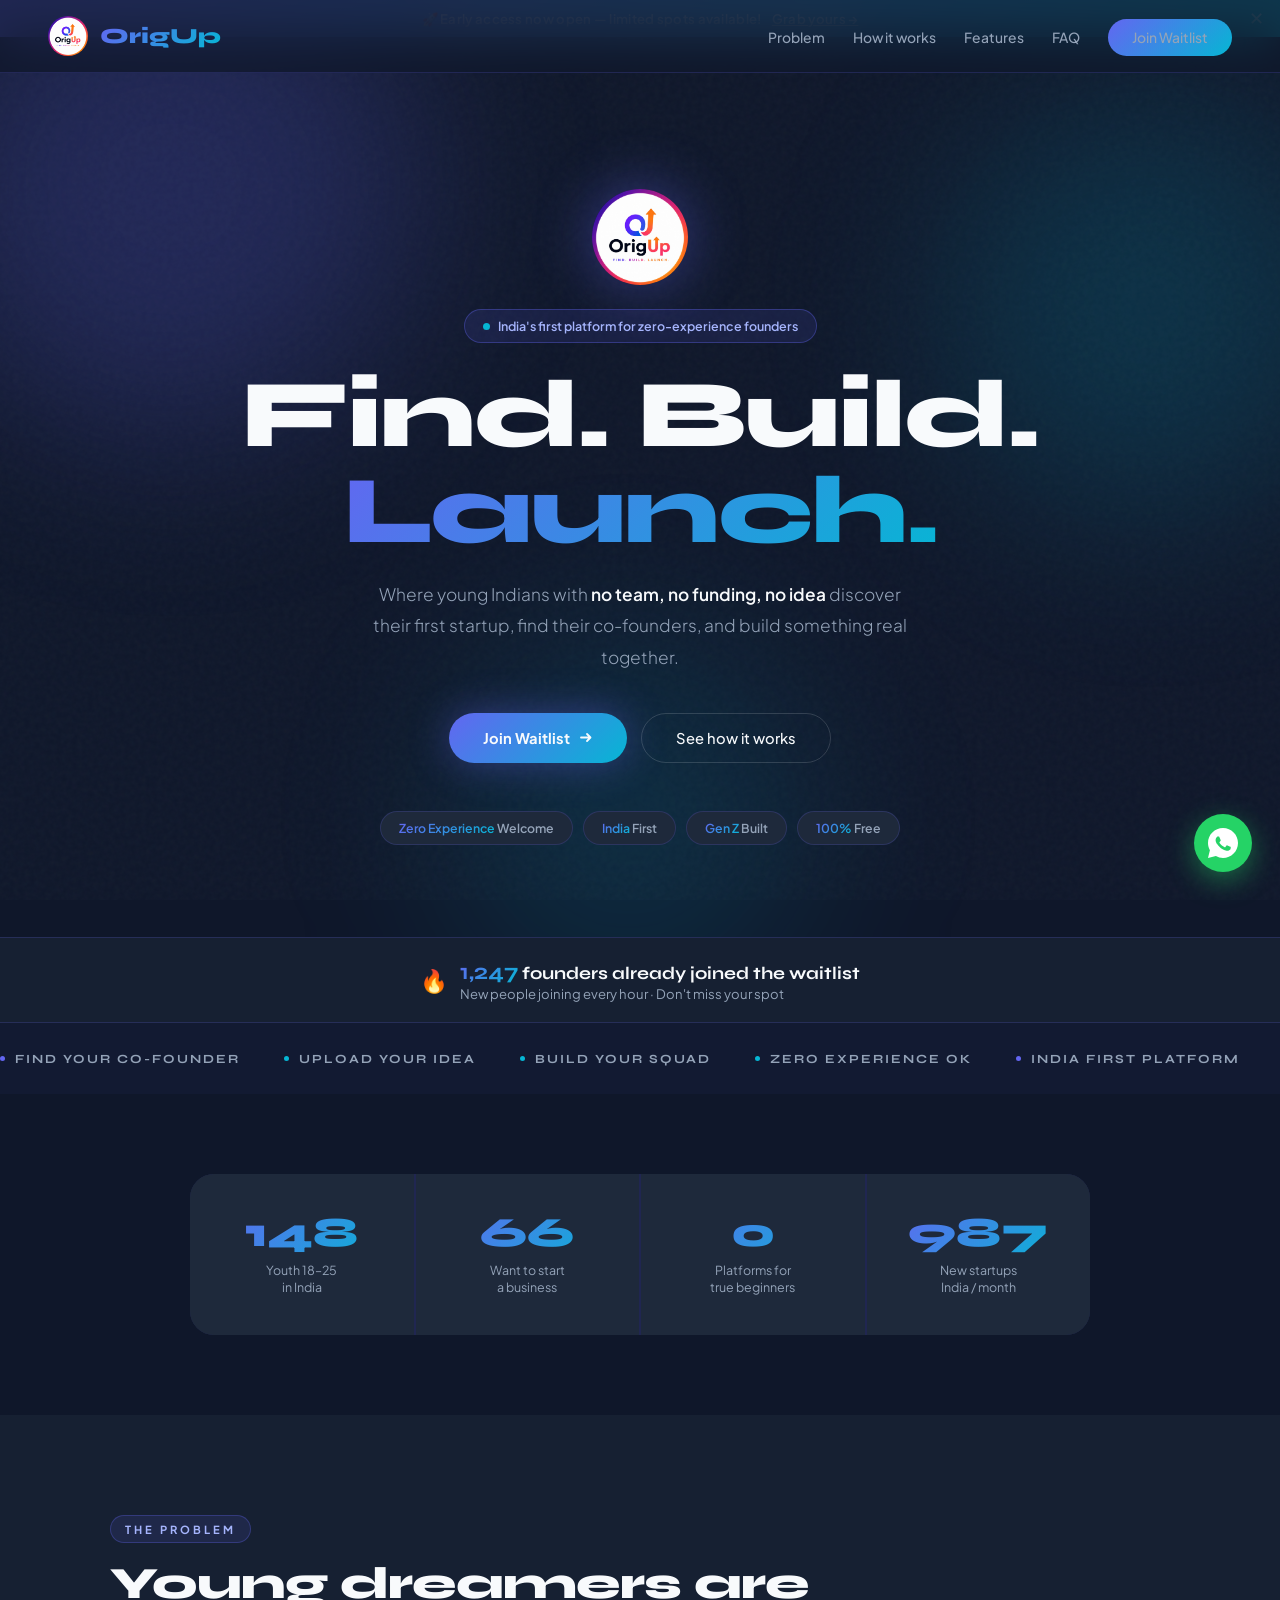
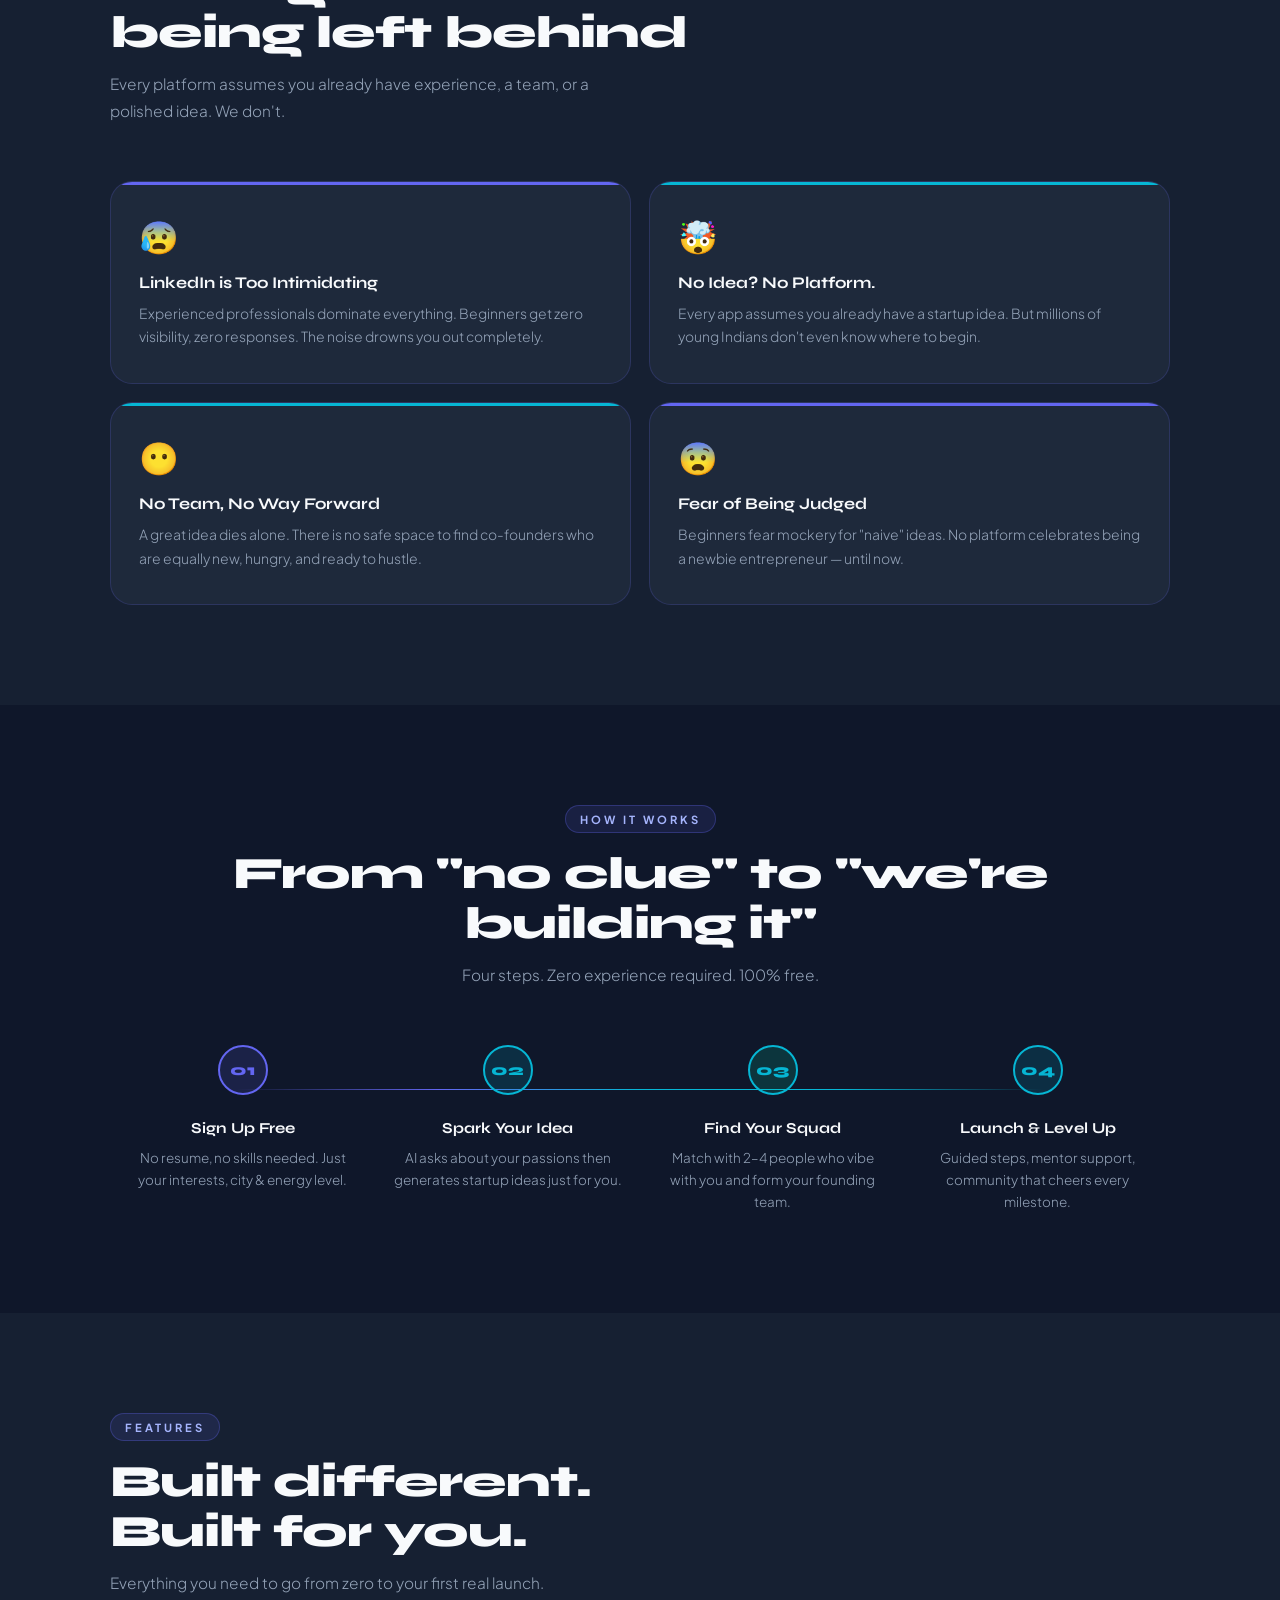
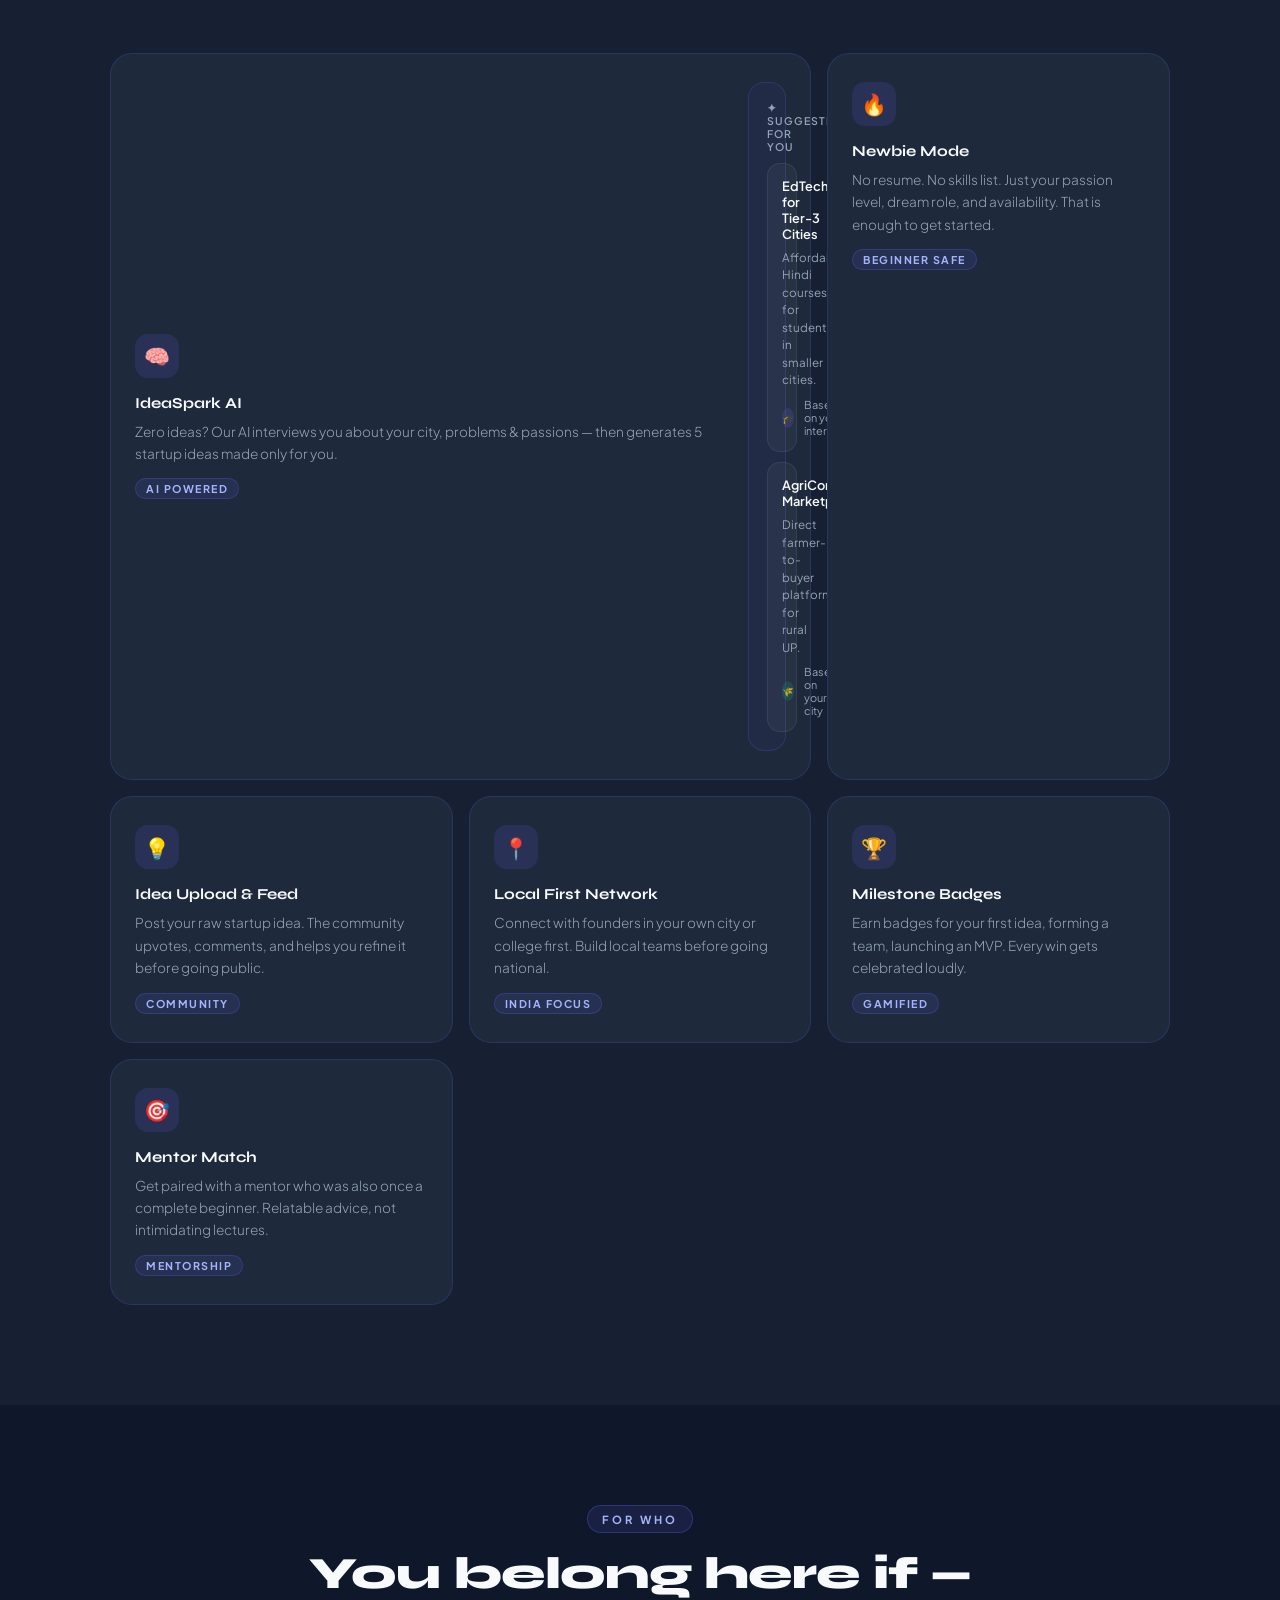
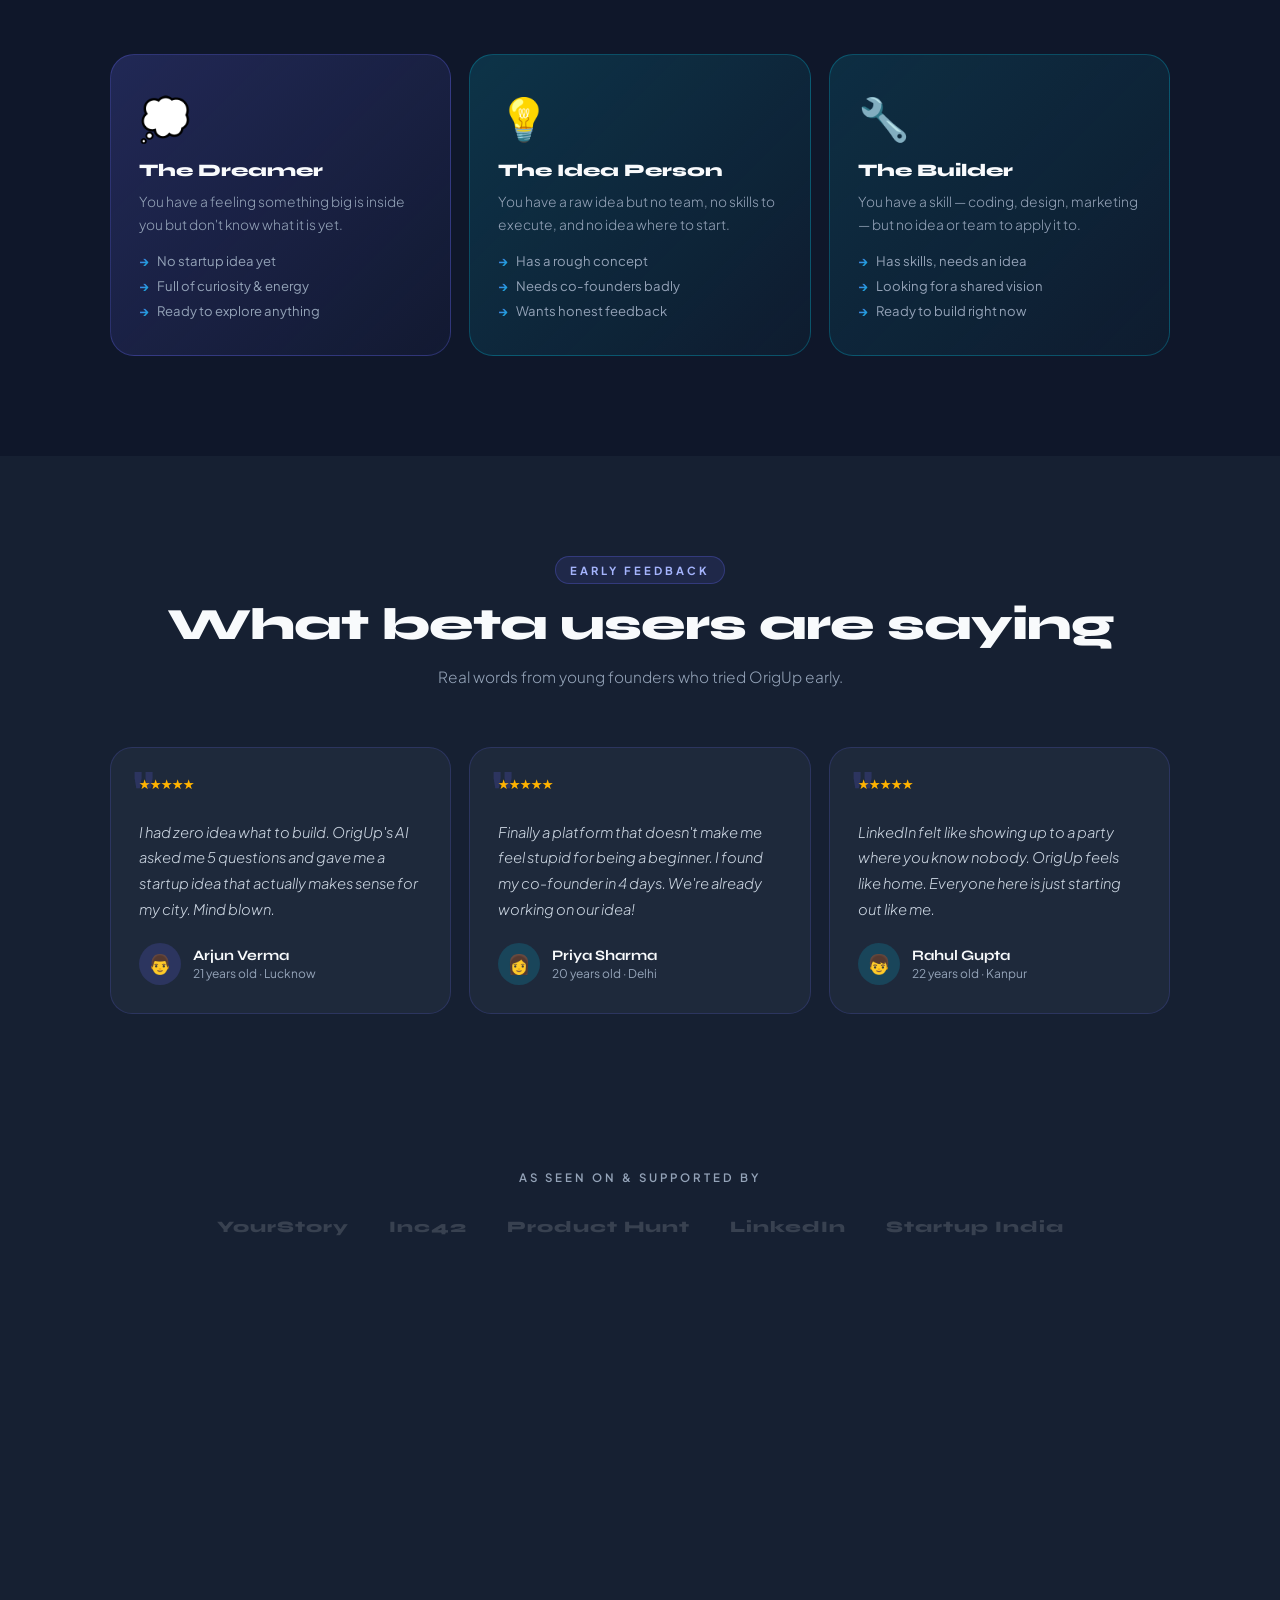
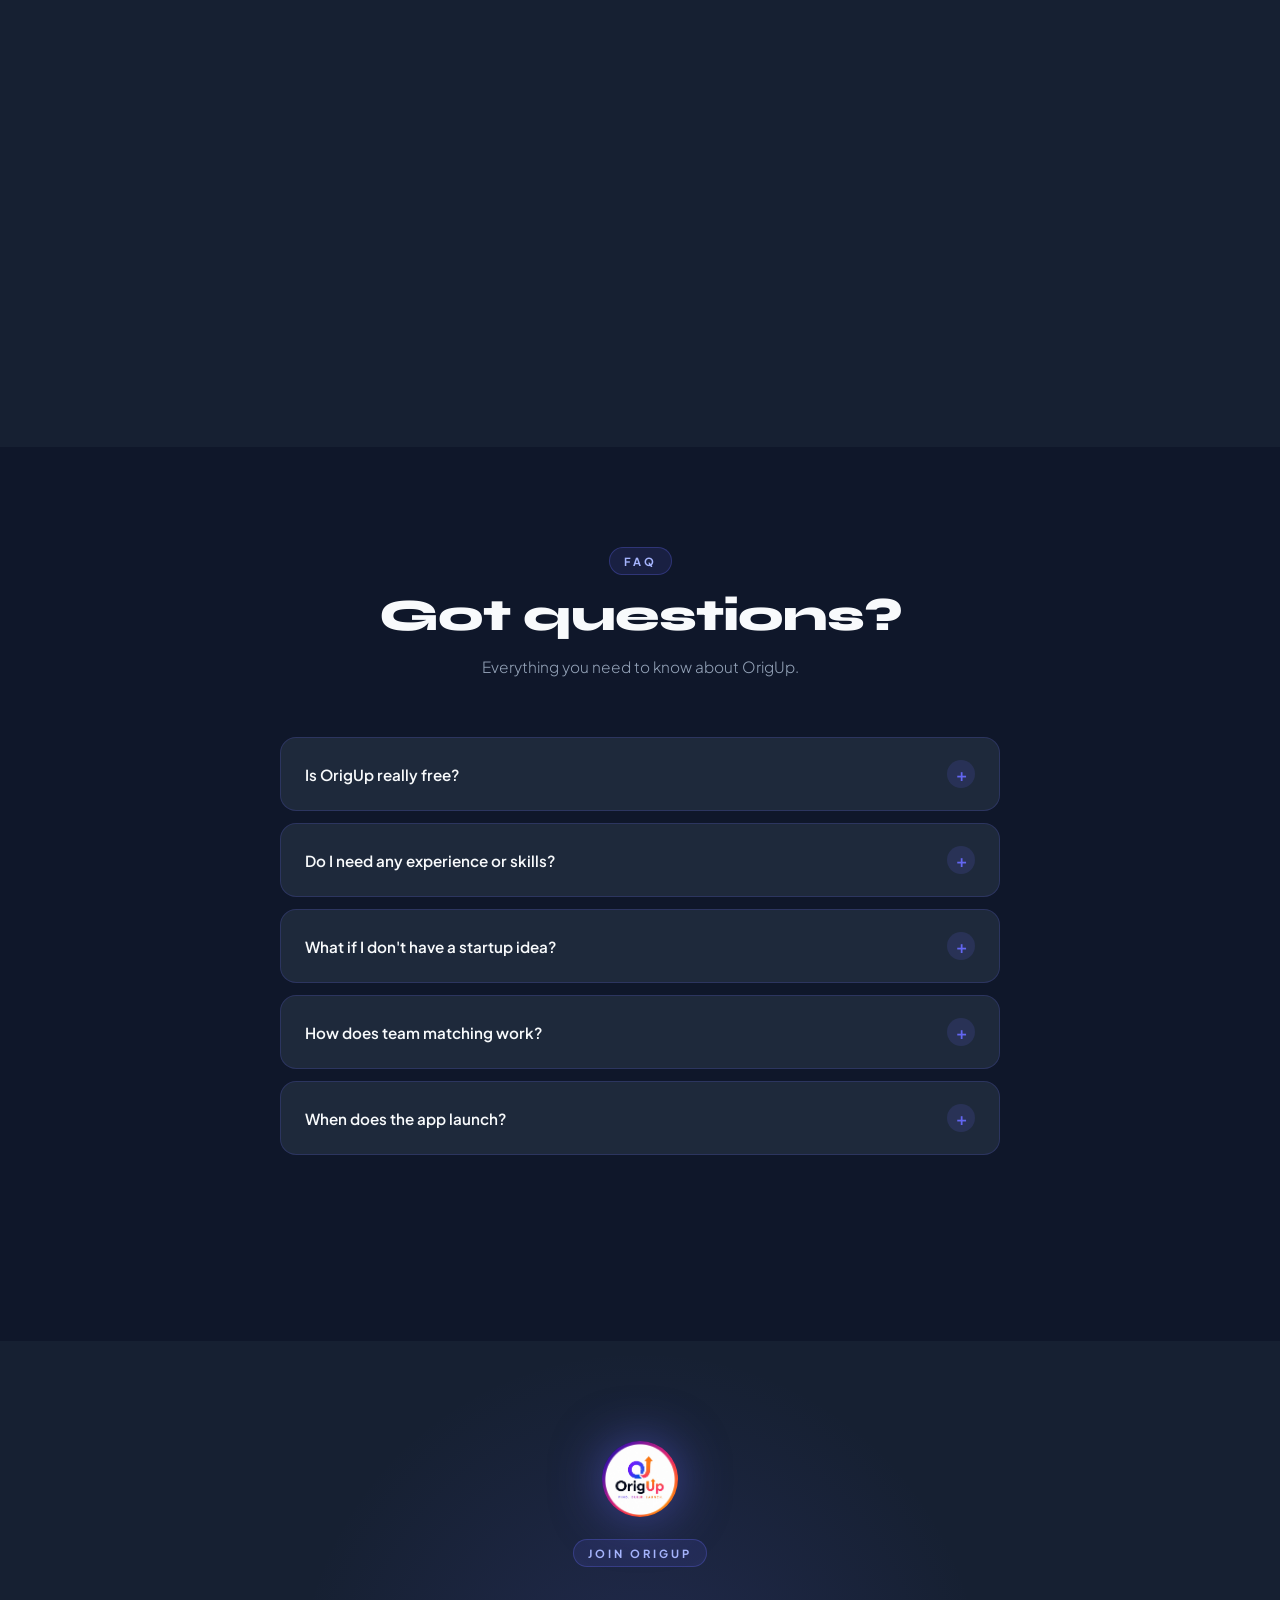
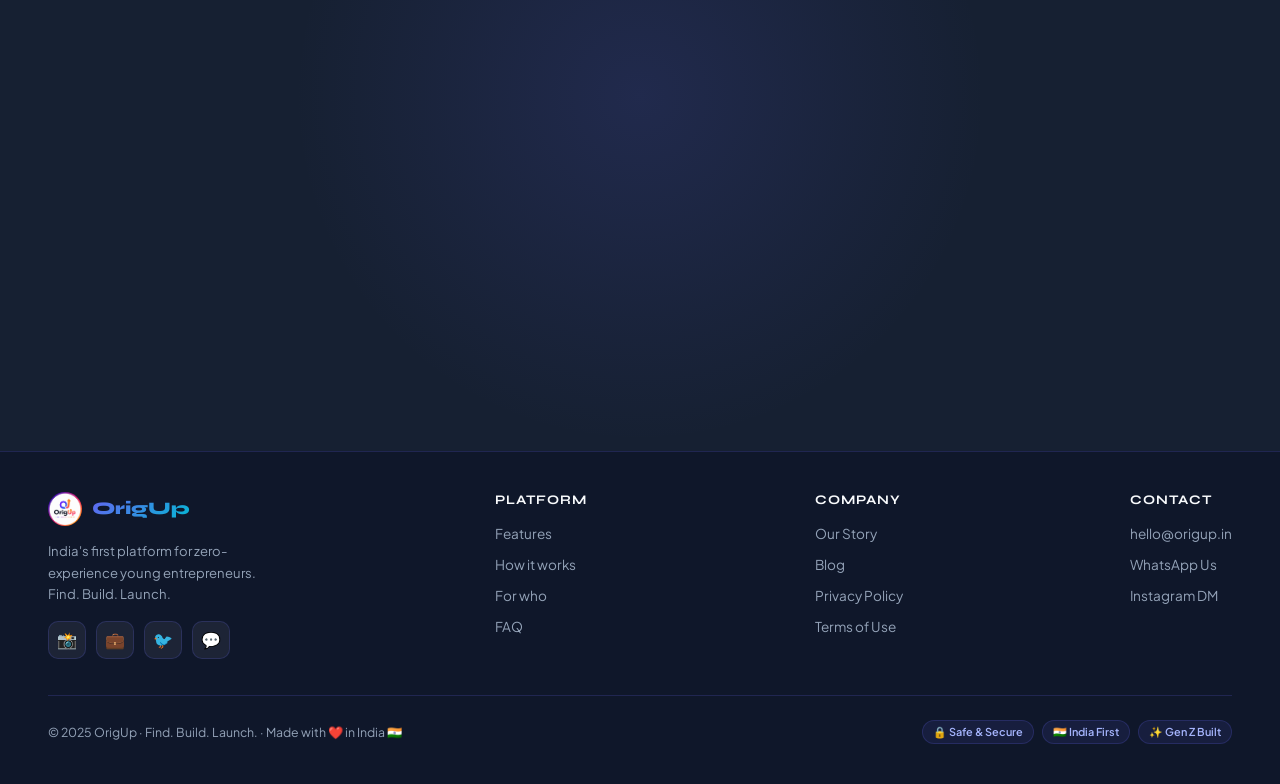
==== commit 4cd9ae7d: "Update index.html" ====
--- a/index.html
+++ b/index.html
@@ -627,7 +627,7 @@
 </footer>
 
 <!-- ══ WHATSAPP BUTTON ══ -->
-<a href="https://wa.me/916392028446?text=Hi%20OrigUp!%20I%20want%20to%20join%20the%20waitlist%20🚀" target="_blank" class="whatsapp-btn">
+<a href="https://wa.me/917054558446?text=Hi%20OrigUp!%20I%20want%20to%20join%20the%20waitlist%20🚀" target="_blank" class="whatsapp-btn">
   <div class="wa-tooltip">Chat with us on WhatsApp</div>
   <svg viewBox="0 0 32 32" xmlns="http://www.w3.org/2000/svg"><path d="M16 0C7.163 0 0 7.163 0 16c0 2.822.736 5.471 2.027 7.773L0 32l8.418-2.007A15.934 15.934 0 0016 32c8.837 0 16-7.163 16-16S24.837 0 16 0zm8.234 22.264c-.343.965-2.01 1.843-2.74 1.963-.702.115-1.583.163-2.553-.163-.588-.19-1.343-.444-2.306-.87-4.056-1.75-6.706-5.826-6.906-6.099-.2-.273-1.627-2.163-1.627-4.126s1.03-2.927 1.394-3.327c.364-.4.794-.5 1.059-.5.265 0 .529.002.76.014.243.012.569-.092.891.68.333.794 1.131 2.757 1.23 2.956.1.2.167.433.033.7-.133.266-.2.433-.398.667-.2.233-.42.52-.599.699-.2.2-.407.416-.175.816.232.4 1.03 1.7 2.21 2.754 1.519 1.354 2.8 1.773 3.2 1.973.4.2.632.167.865-.1.233-.267.997-1.165 1.264-1.565.266-.4.532-.333.897-.2.365.133 2.32 1.095 2.72 1.294.4.2.667.3.765.467.1.167.1.965-.243 1.93z"/></svg>
 </a>
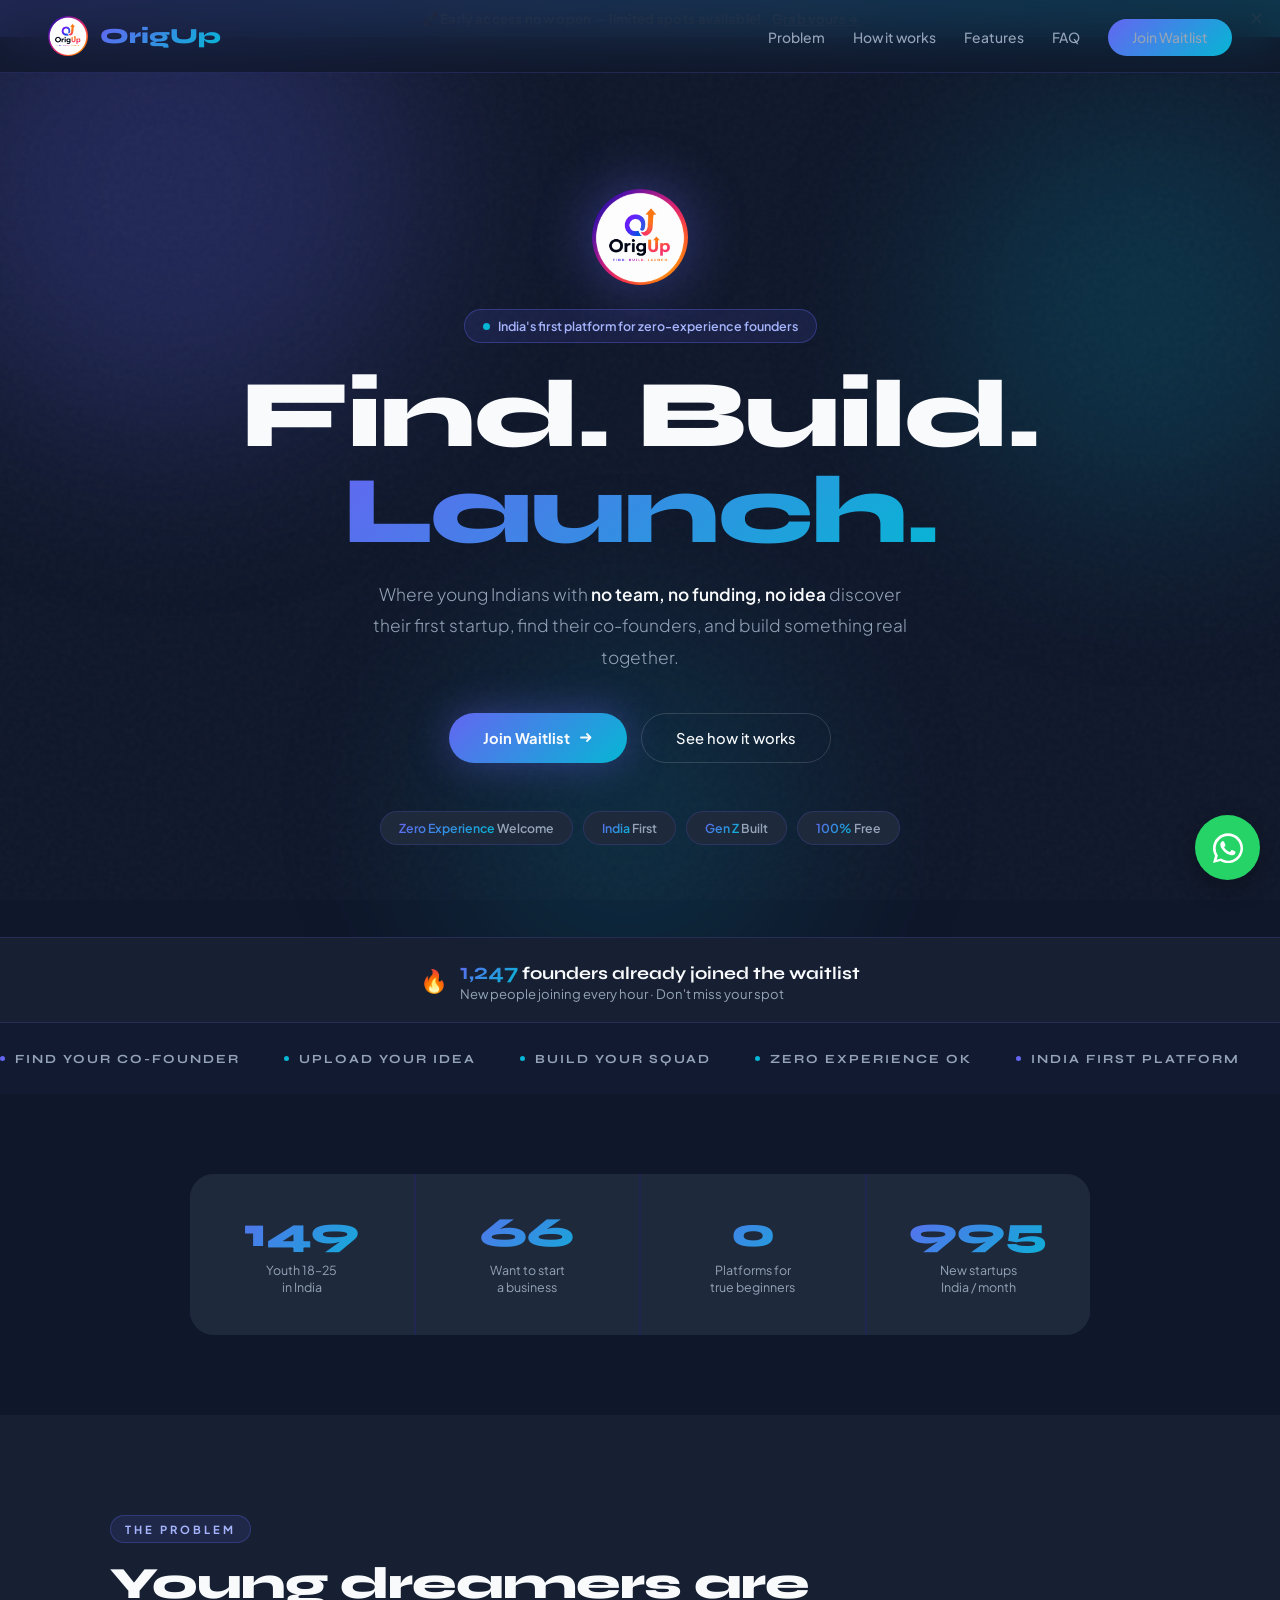
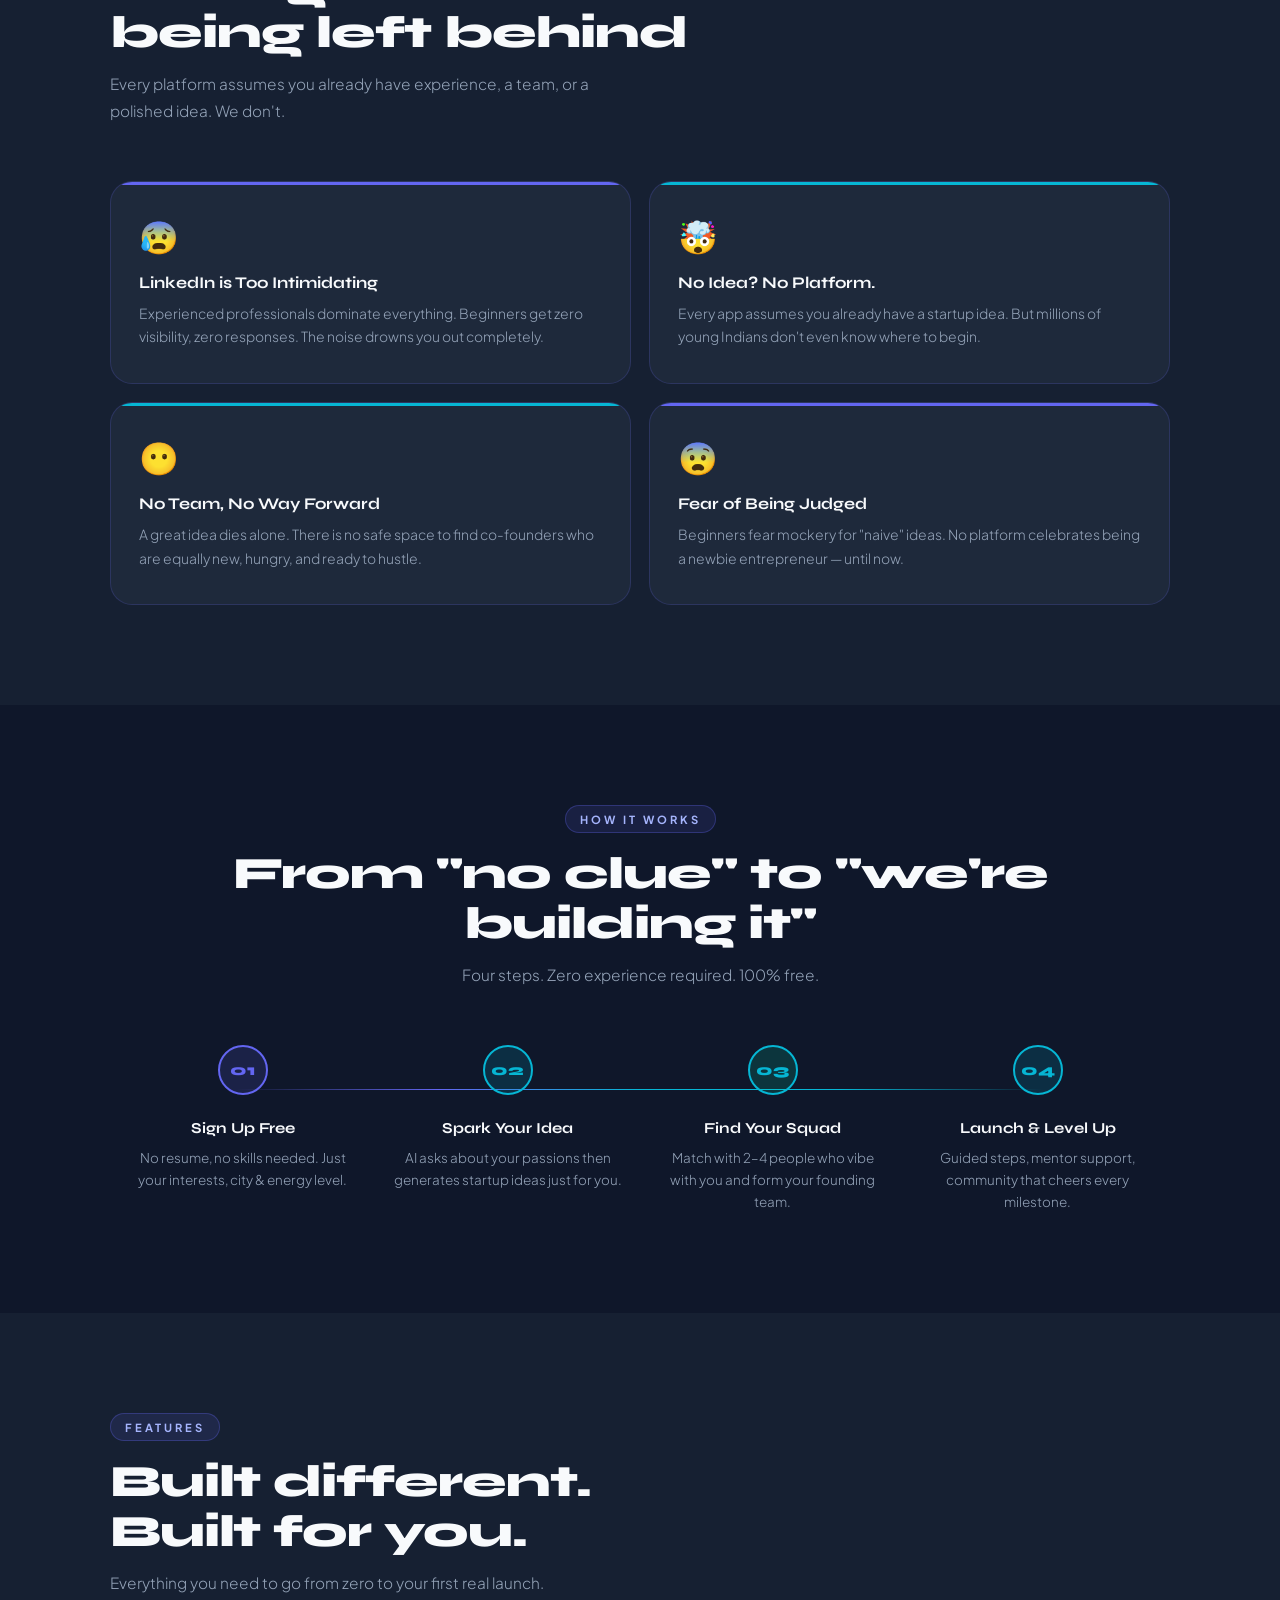
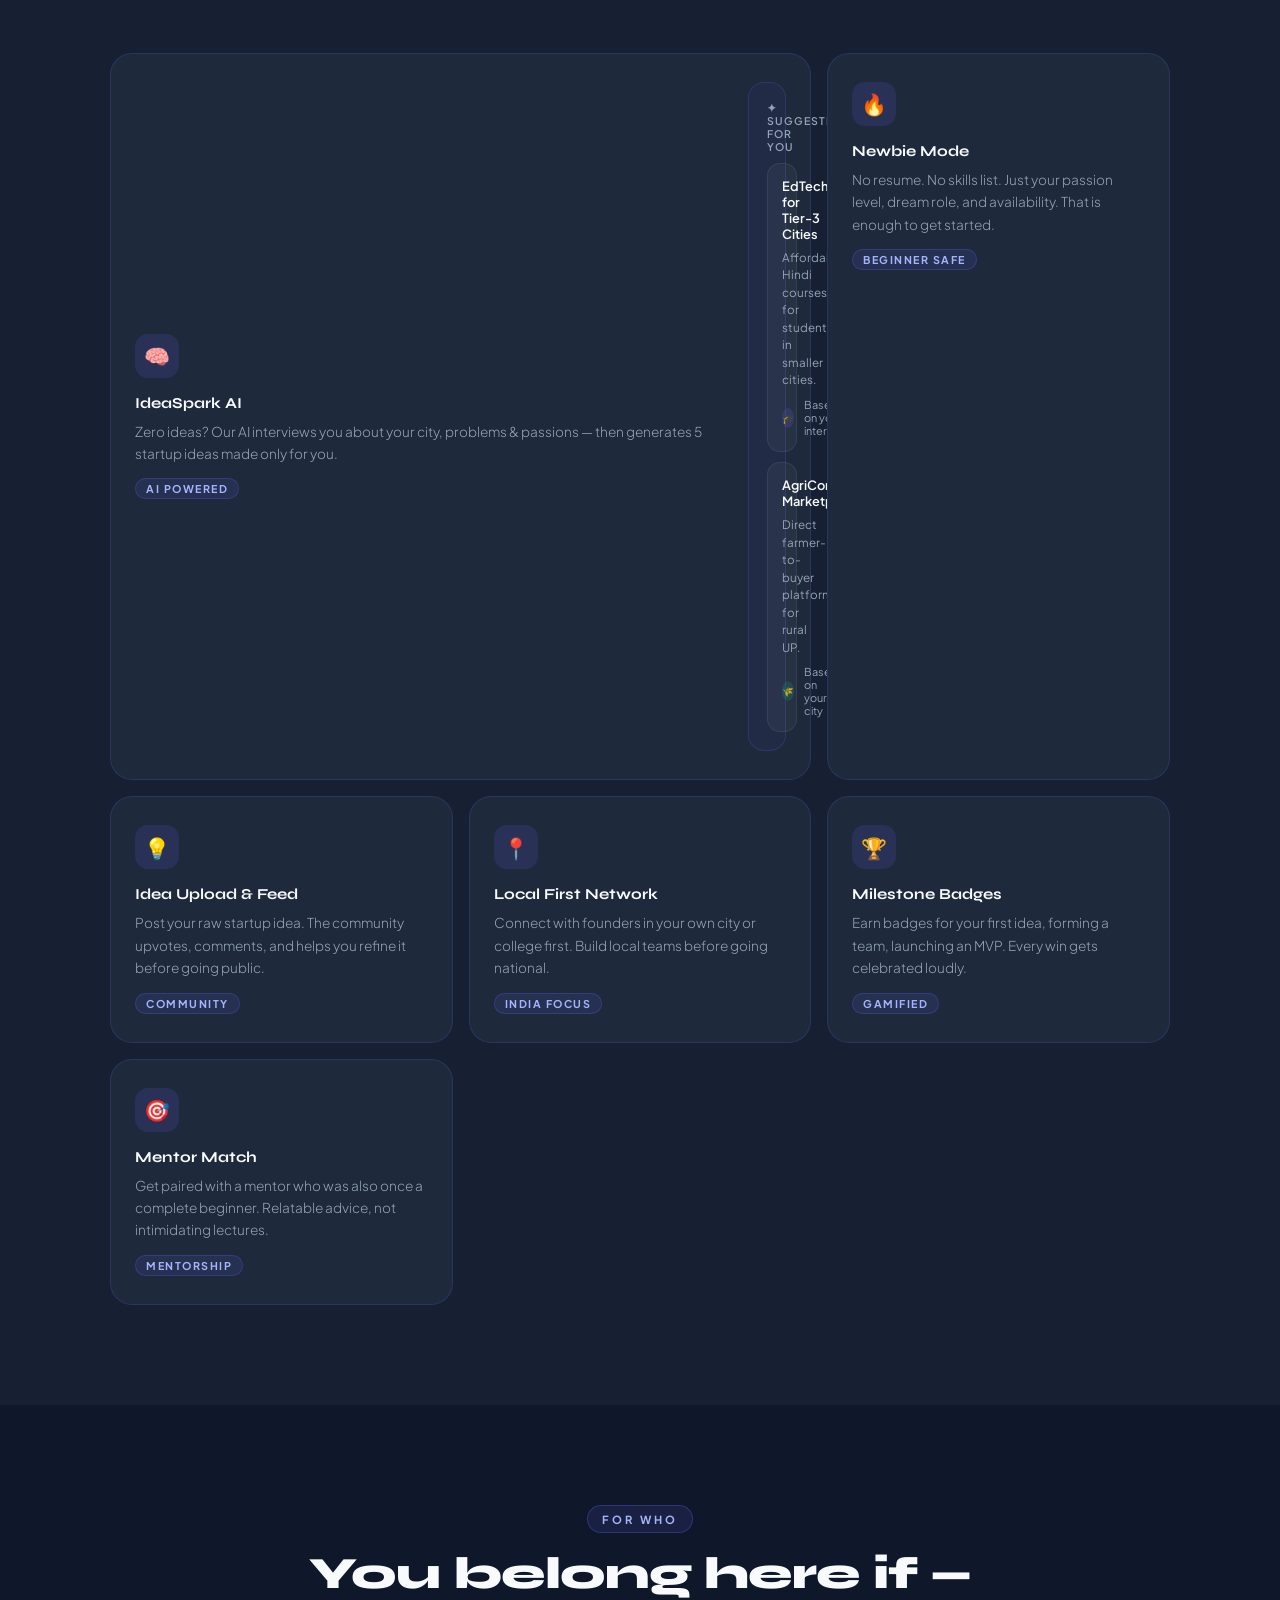
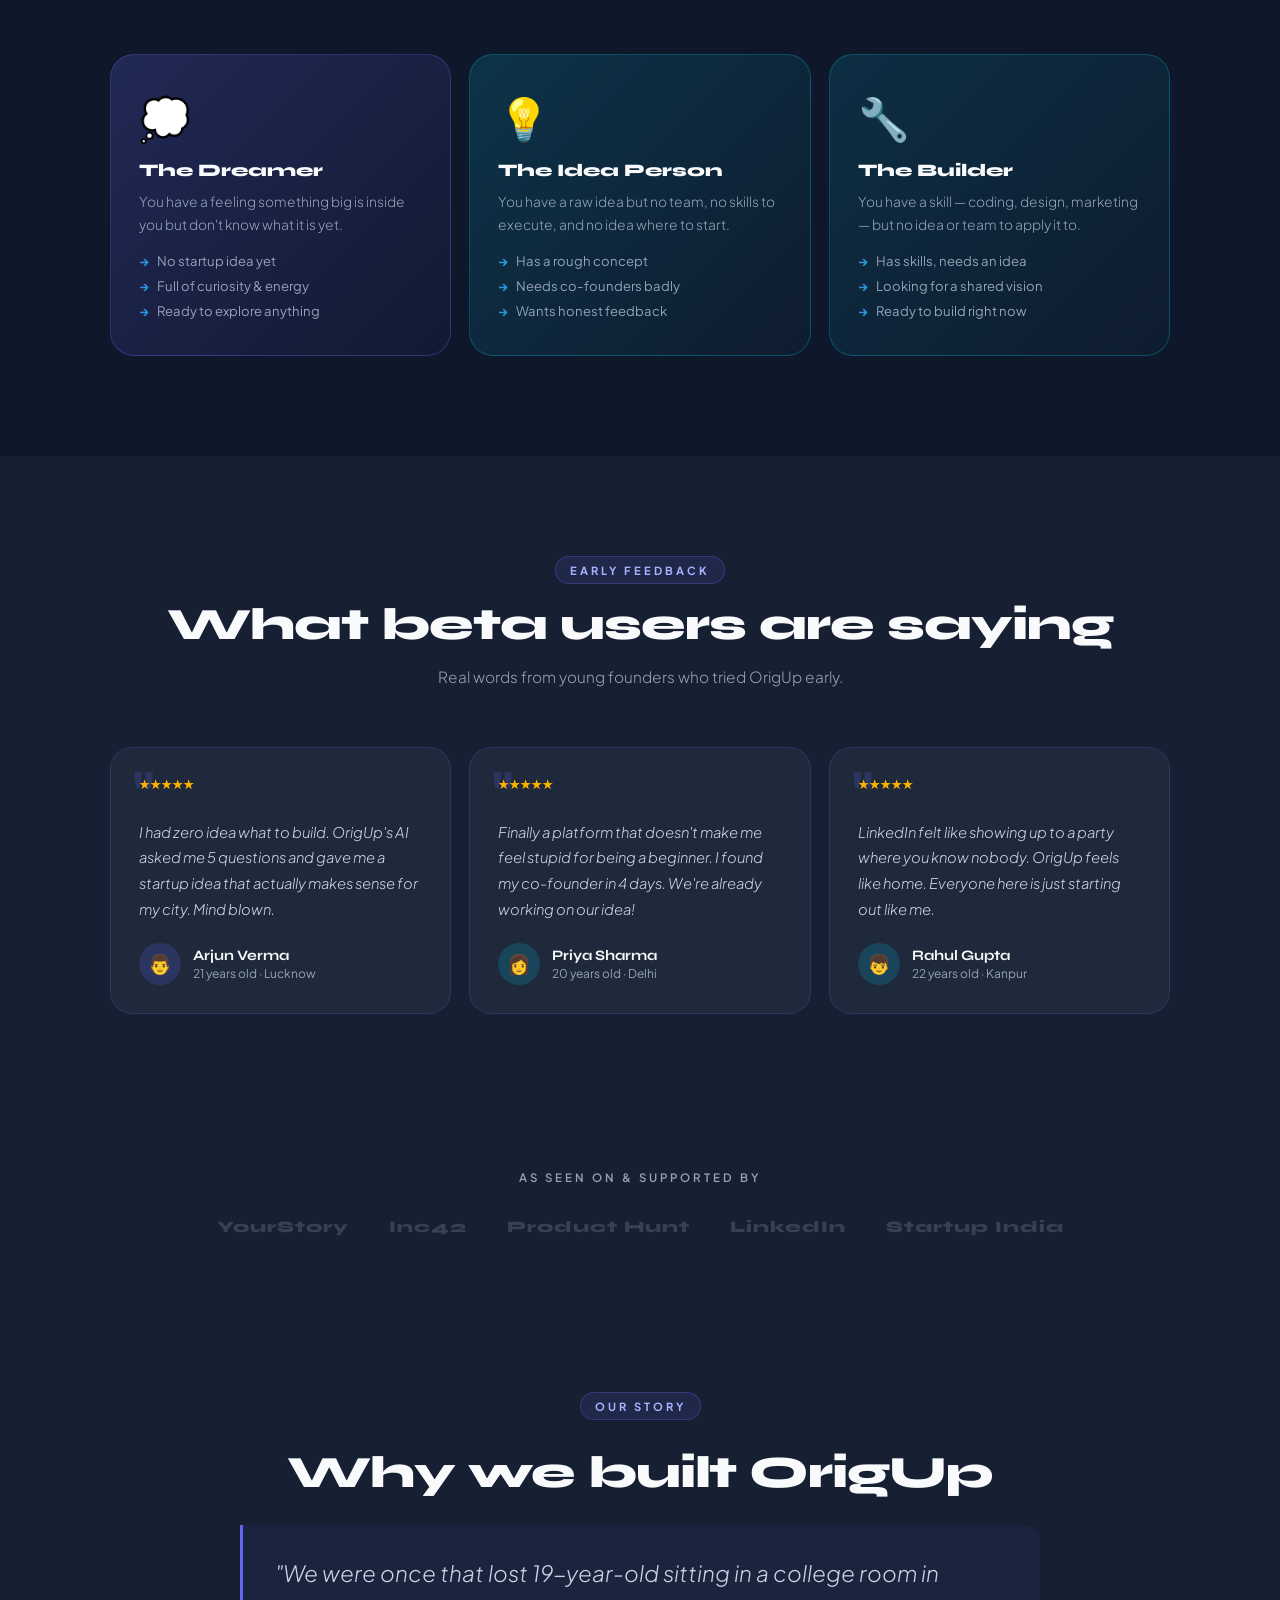
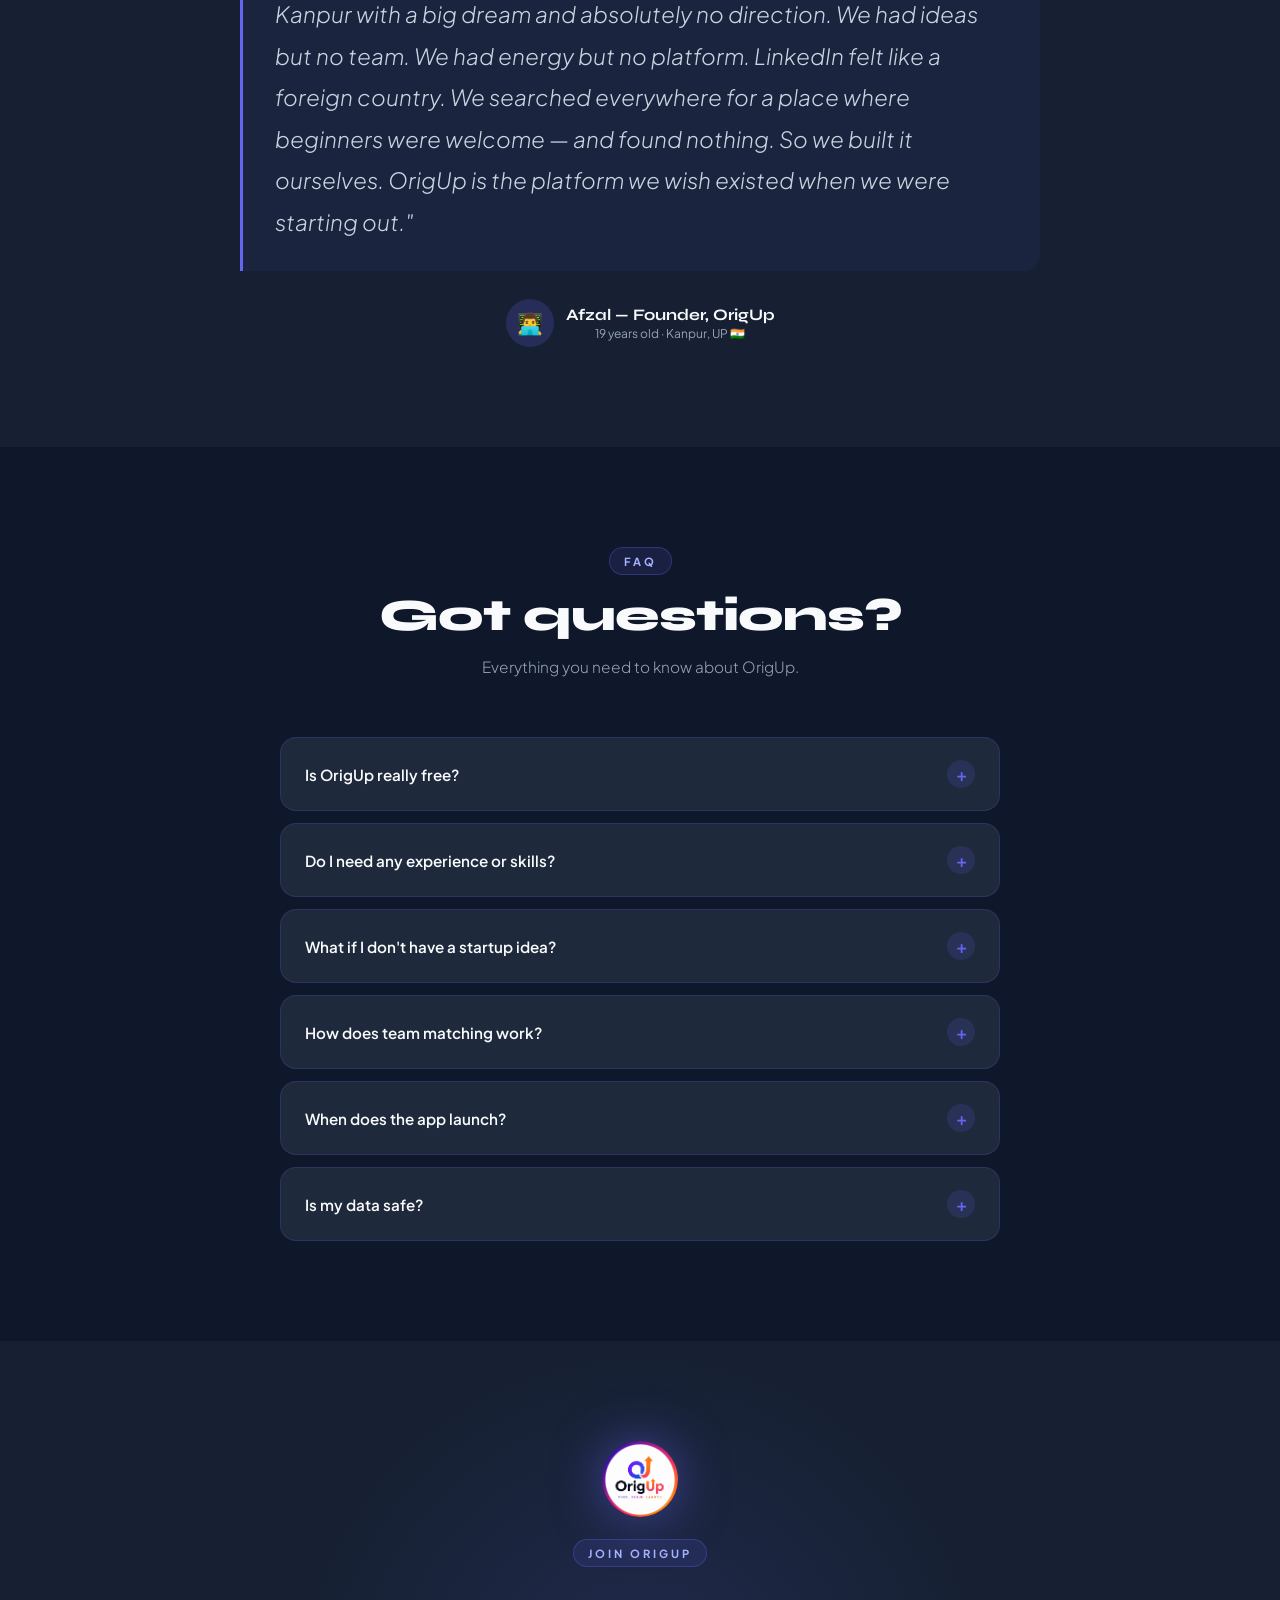
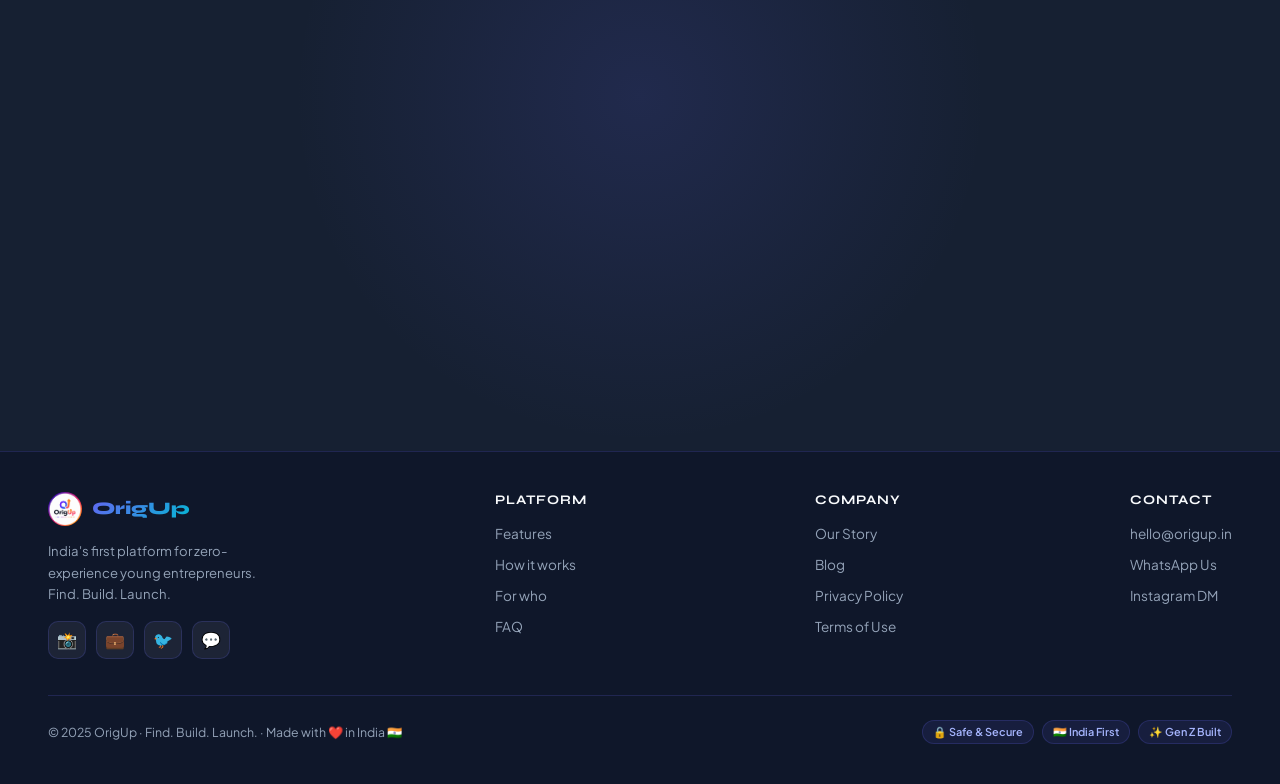
==== commit 62752a57: "Update index.html" ====
--- a/index.html
+++ b/index.html
@@ -627,10 +627,57 @@
 </footer>
 
 <!-- ══ WHATSAPP BUTTON ══ -->
-<a href="https://wa.me/917054558446?text=Hi%20OrigUp!%20I%20want%20to%20join%20the%20waitlist%20🚀" target="_blank" class="whatsapp-btn">
-  <div class="wa-tooltip">Chat with us on WhatsApp</div>
-  <svg viewBox="0 0 32 32" xmlns="http://www.w3.org/2000/svg"><path d="M16 0C7.163 0 0 7.163 0 16c0 2.822.736 5.471 2.027 7.773L0 32l8.418-2.007A15.934 15.934 0 0016 32c8.837 0 16-7.163 16-16S24.837 0 16 0zm8.234 22.264c-.343.965-2.01 1.843-2.74 1.963-.702.115-1.583.163-2.553-.163-.588-.19-1.343-.444-2.306-.87-4.056-1.75-6.706-5.826-6.906-6.099-.2-.273-1.627-2.163-1.627-4.126s1.03-2.927 1.394-3.327c.364-.4.794-.5 1.059-.5.265 0 .529.002.76.014.243.012.569-.092.891.68.333.794 1.131 2.757 1.23 2.956.1.2.167.433.033.7-.133.266-.2.433-.398.667-.2.233-.42.52-.599.699-.2.2-.407.416-.175.816.232.4 1.03 1.7 2.21 2.754 1.519 1.354 2.8 1.773 3.2 1.973.4.2.632.167.865-.1.233-.267.997-1.165 1.264-1.565.266-.4.532-.333.897-.2.365.133 2.32 1.095 2.72 1.294.4.2.667.3.765.467.1.167.1.965-.243 1.93z"/></svg>
+<!-- WHATSAPP BUTTON -->
+<a href="https://wa.me/917054558446?text=Hi%20OrigUp!%20I%20want%20to%20join%20the%20waitlist%20🚀"
+   target="_blank"
+   class="whatsapp-btn">
+
+   <div class="wa-tooltip">Chat with us on WhatsApp</div>
+
+   <svg viewBox="0 0 32 32" fill="white" width="28" height="28">
+      <path d="M16 .396C7.164.396 0 7.56 0 16.396c0 2.82.737 5.57 2.137 7.994L0 32l7.84-2.06a15.93 15.93 0 0 0 8.16 2.236c8.836 0 16-7.164 16-16S24.836.396 16 .396zm0 29.09c-2.43 0-4.8-.654-6.88-1.89l-.49-.29-4.65 1.22 1.24-4.53-.32-.52a13.22 13.22 0 0 1-2.03-7.08c0-7.29 5.93-13.22 13.23-13.22 7.29 0 13.22 5.93 13.22 13.22 0 7.3-5.93 13.23-13.22 13.23zm7.26-9.93c-.4-.2-2.37-1.17-2.74-1.3-.37-.13-.64-.2-.91.2-.27.4-1.04 1.3-1.28 1.56-.23.27-.47.3-.87.1-.4-.2-1.68-.62-3.2-1.98-1.18-1.05-1.98-2.35-2.21-2.75-.23-.4-.02-.61.18-.8.18-.18.4-.47.6-.7.2-.24.27-.4.4-.67.13-.27.07-.5-.03-.7-.1-.2-.91-2.2-1.25-3.02-.33-.8-.67-.7-.91-.71h-.78c-.27 0-.7.1-1.07.5-.37.4-1.4 1.37-1.4 3.33 0 1.97 1.43 3.87 1.63 4.13.2.27 2.8 4.28 6.8 6 .95.41 1.7.66 2.28.84.96.3 1.83.26 2.52.16.77-.11 2.37-.97 2.7-1.9.34-.94.34-1.74.24-1.9-.1-.17-.37-.27-.77-.47z"/>
+   </svg>
 </a>
+
+<style>
+.whatsapp-btn{
+   position: fixed;
+   bottom: 20px;
+   right: 20px;
+   width: 65px;
+   height: 65px;
+   background: #25D366;
+   border-radius: 50%;
+   display: flex;
+   align-items: center;
+   justify-content: center;
+   box-shadow: 0 8px 25px rgba(0,0,0,0.3);
+   z-index: 9999;
+   transition: 0.3s ease;
+   text-decoration: none;
+}
+
+.whatsapp-btn:hover{
+   transform: scale(1.08);
+}
+
+.wa-tooltip{
+   position: absolute;
+   right: 80px;
+   background: #111827;
+   color: white;
+   padding: 10px 14px;
+   border-radius: 10px;
+   font-size: 14px;
+   white-space: nowrap;
+   opacity: 0;
+   transition: 0.3s;
+}
+
+.whatsapp-btn:hover .wa-tooltip{
+   opacity: 1;
+}
+</style>
 
 <!-- ══ BACK TO TOP ══ -->
 <button class="back-top" id="backTop" onclick="window.scrollTo({top:0,behavior:'smooth'})">↑</button>
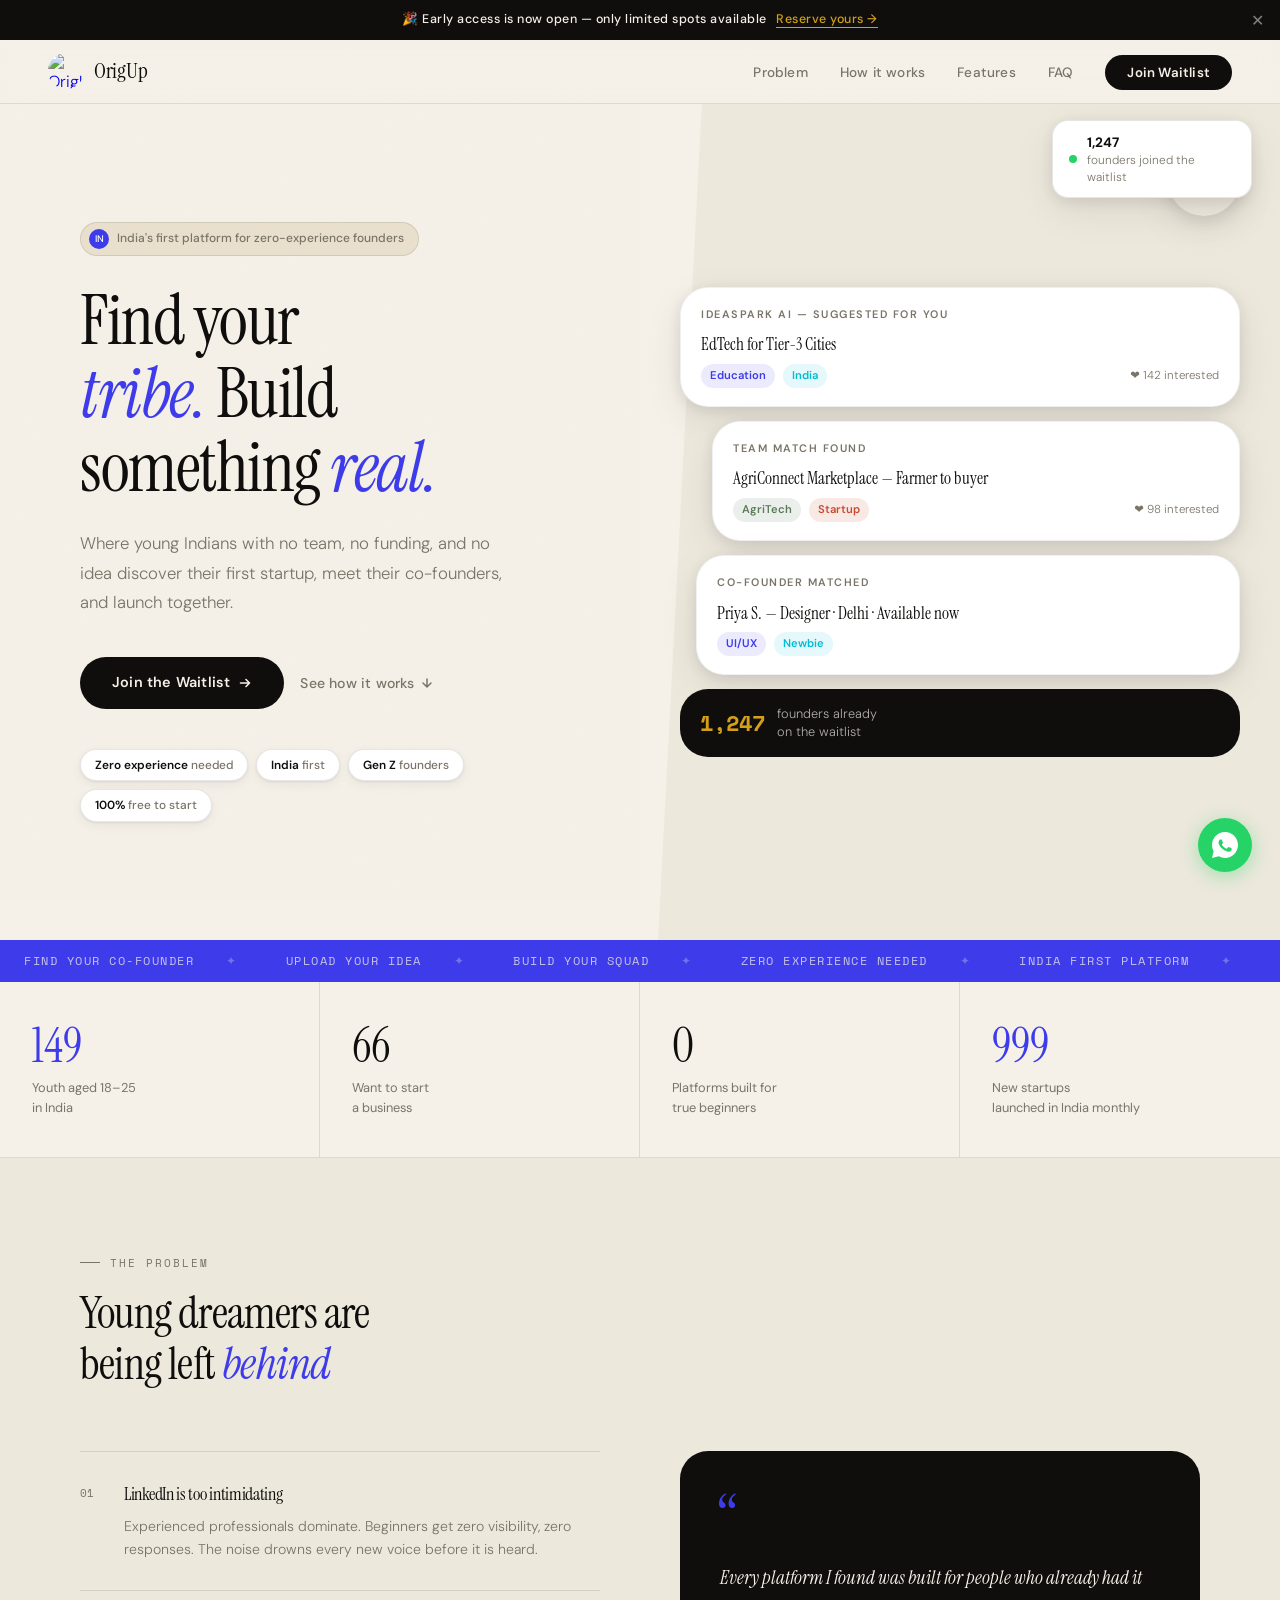
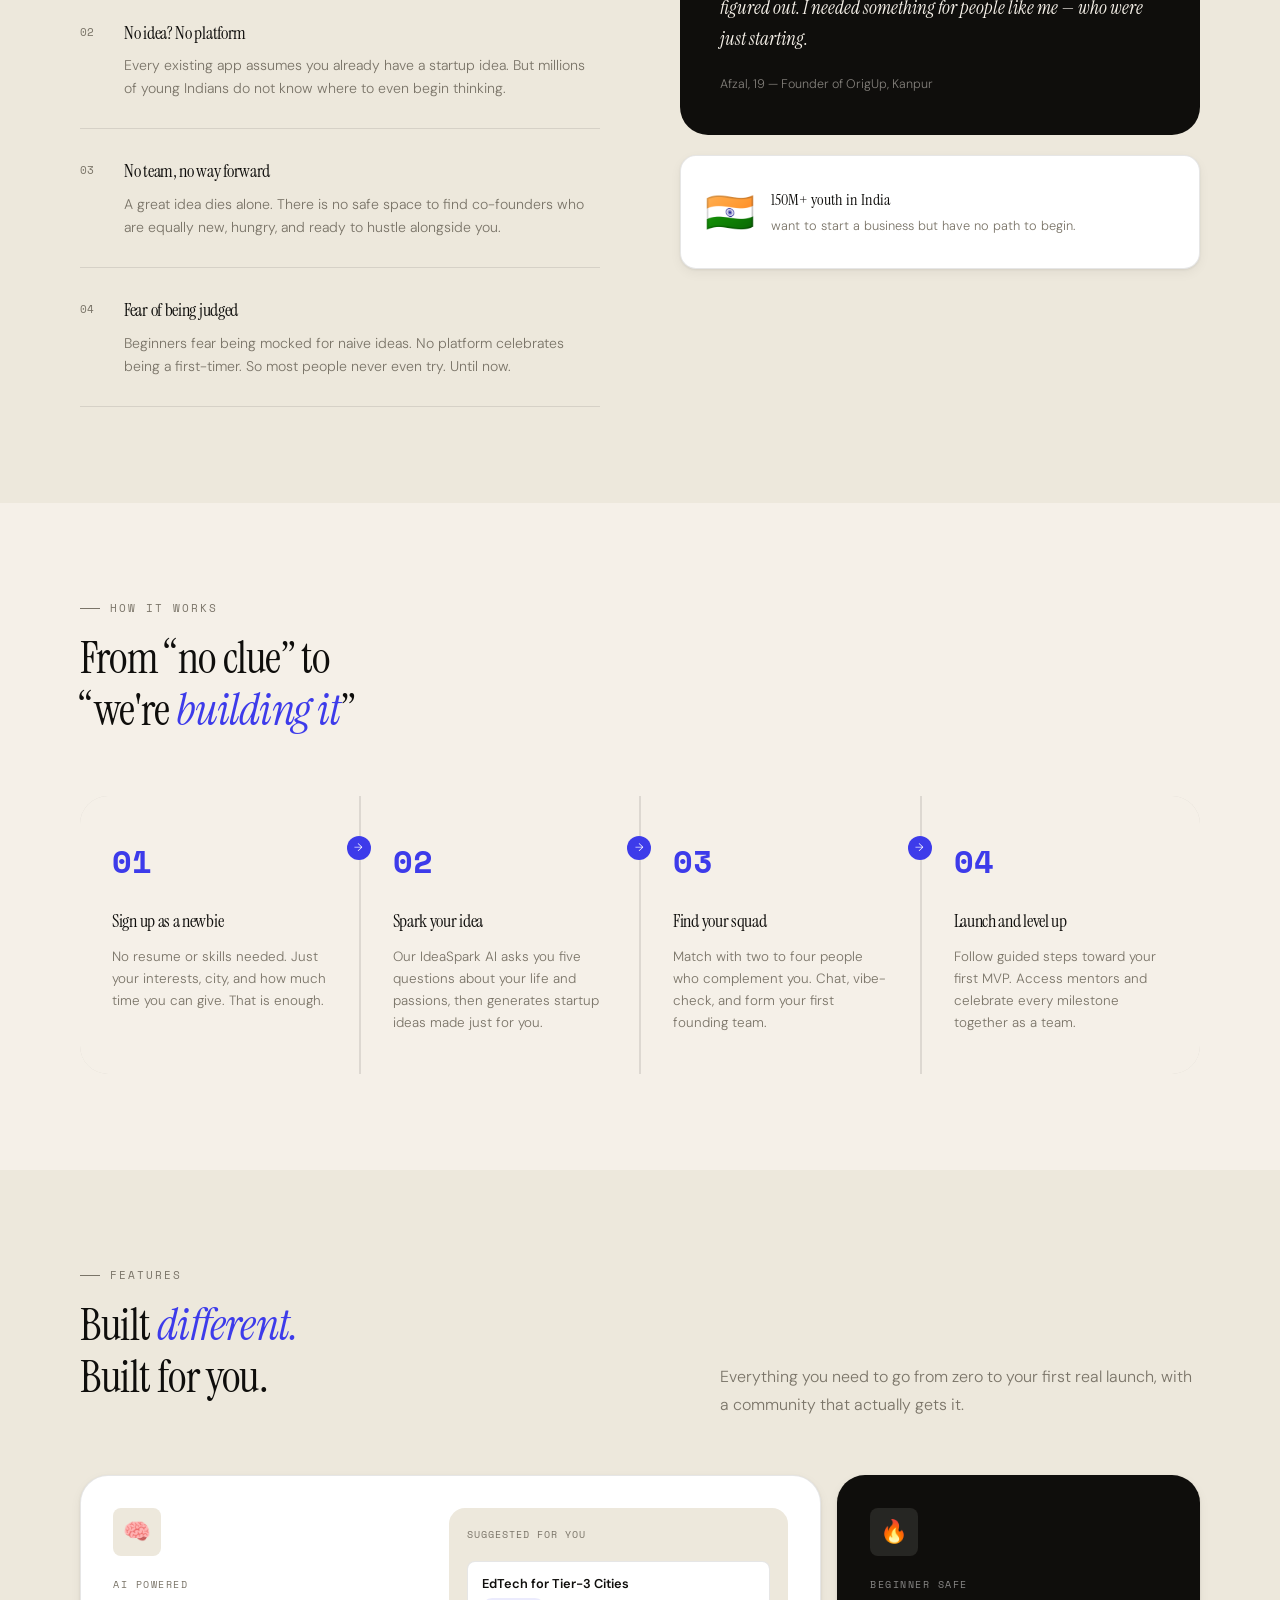
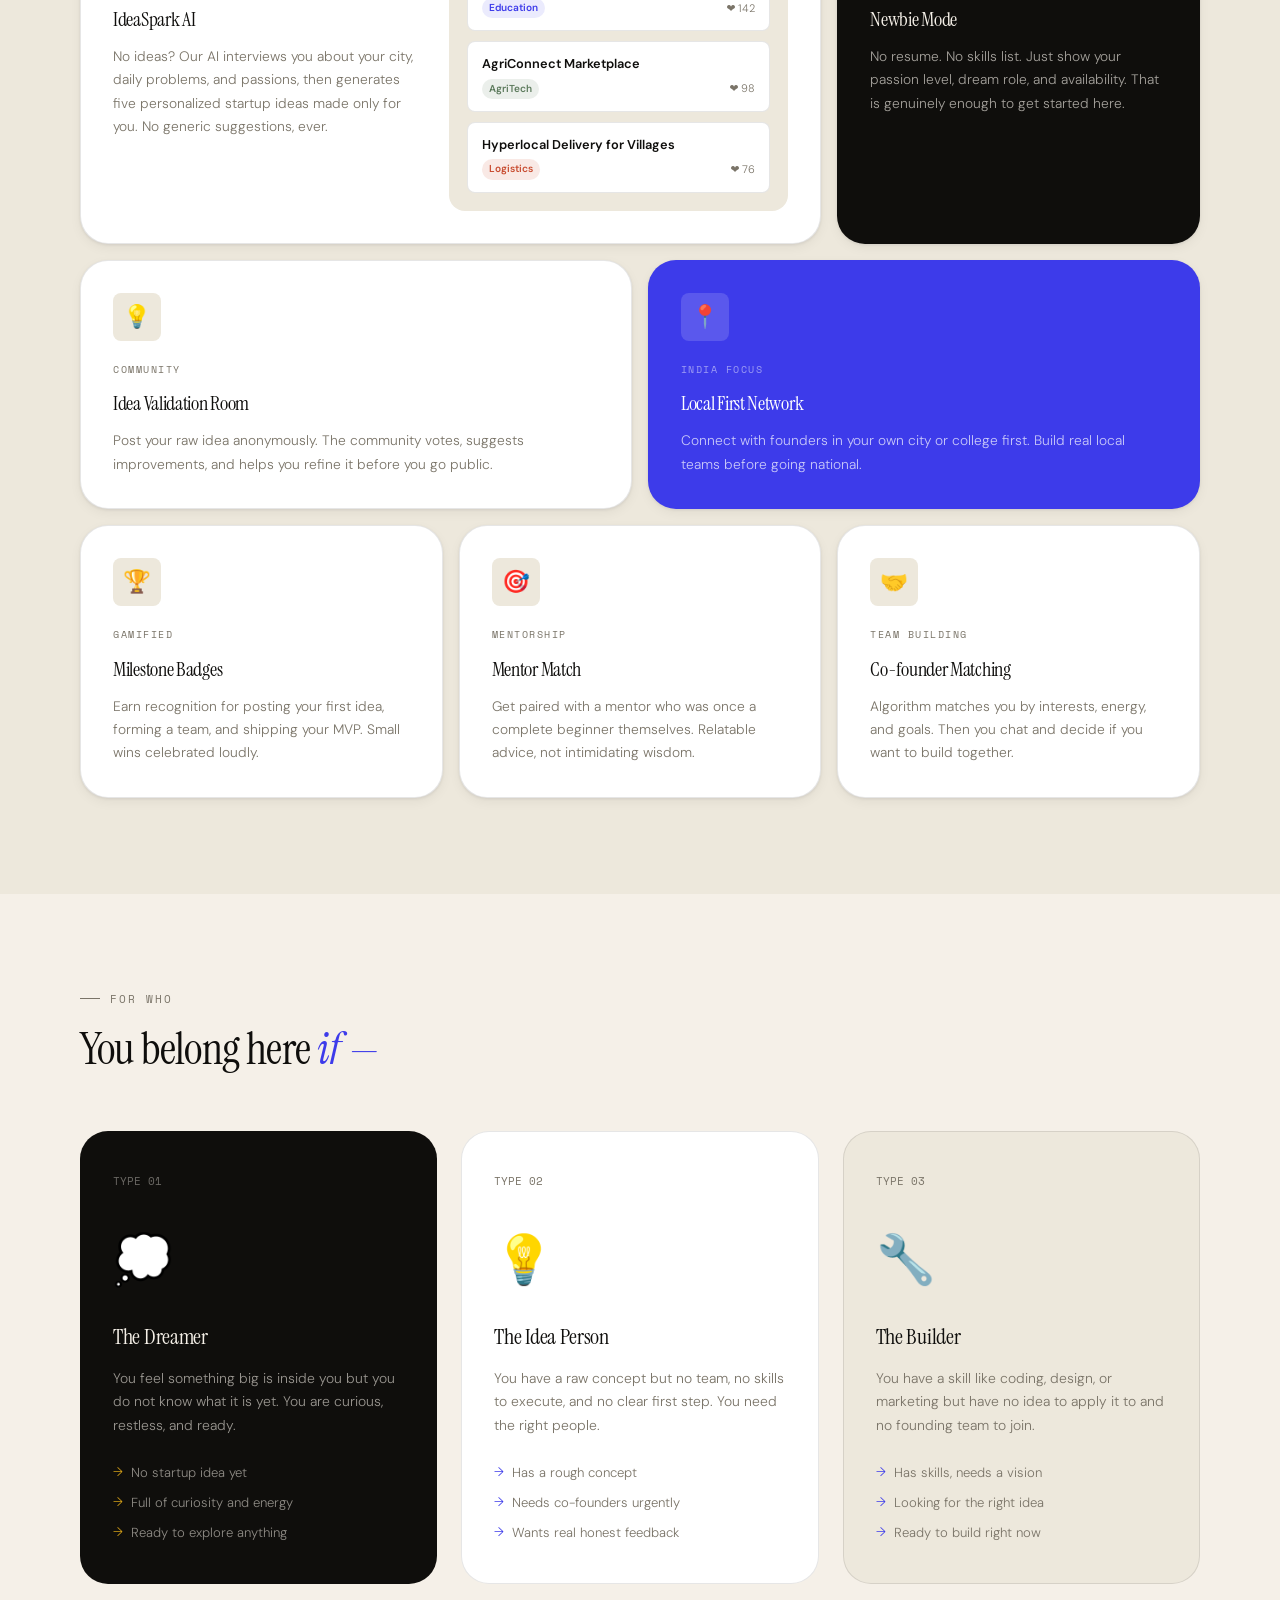
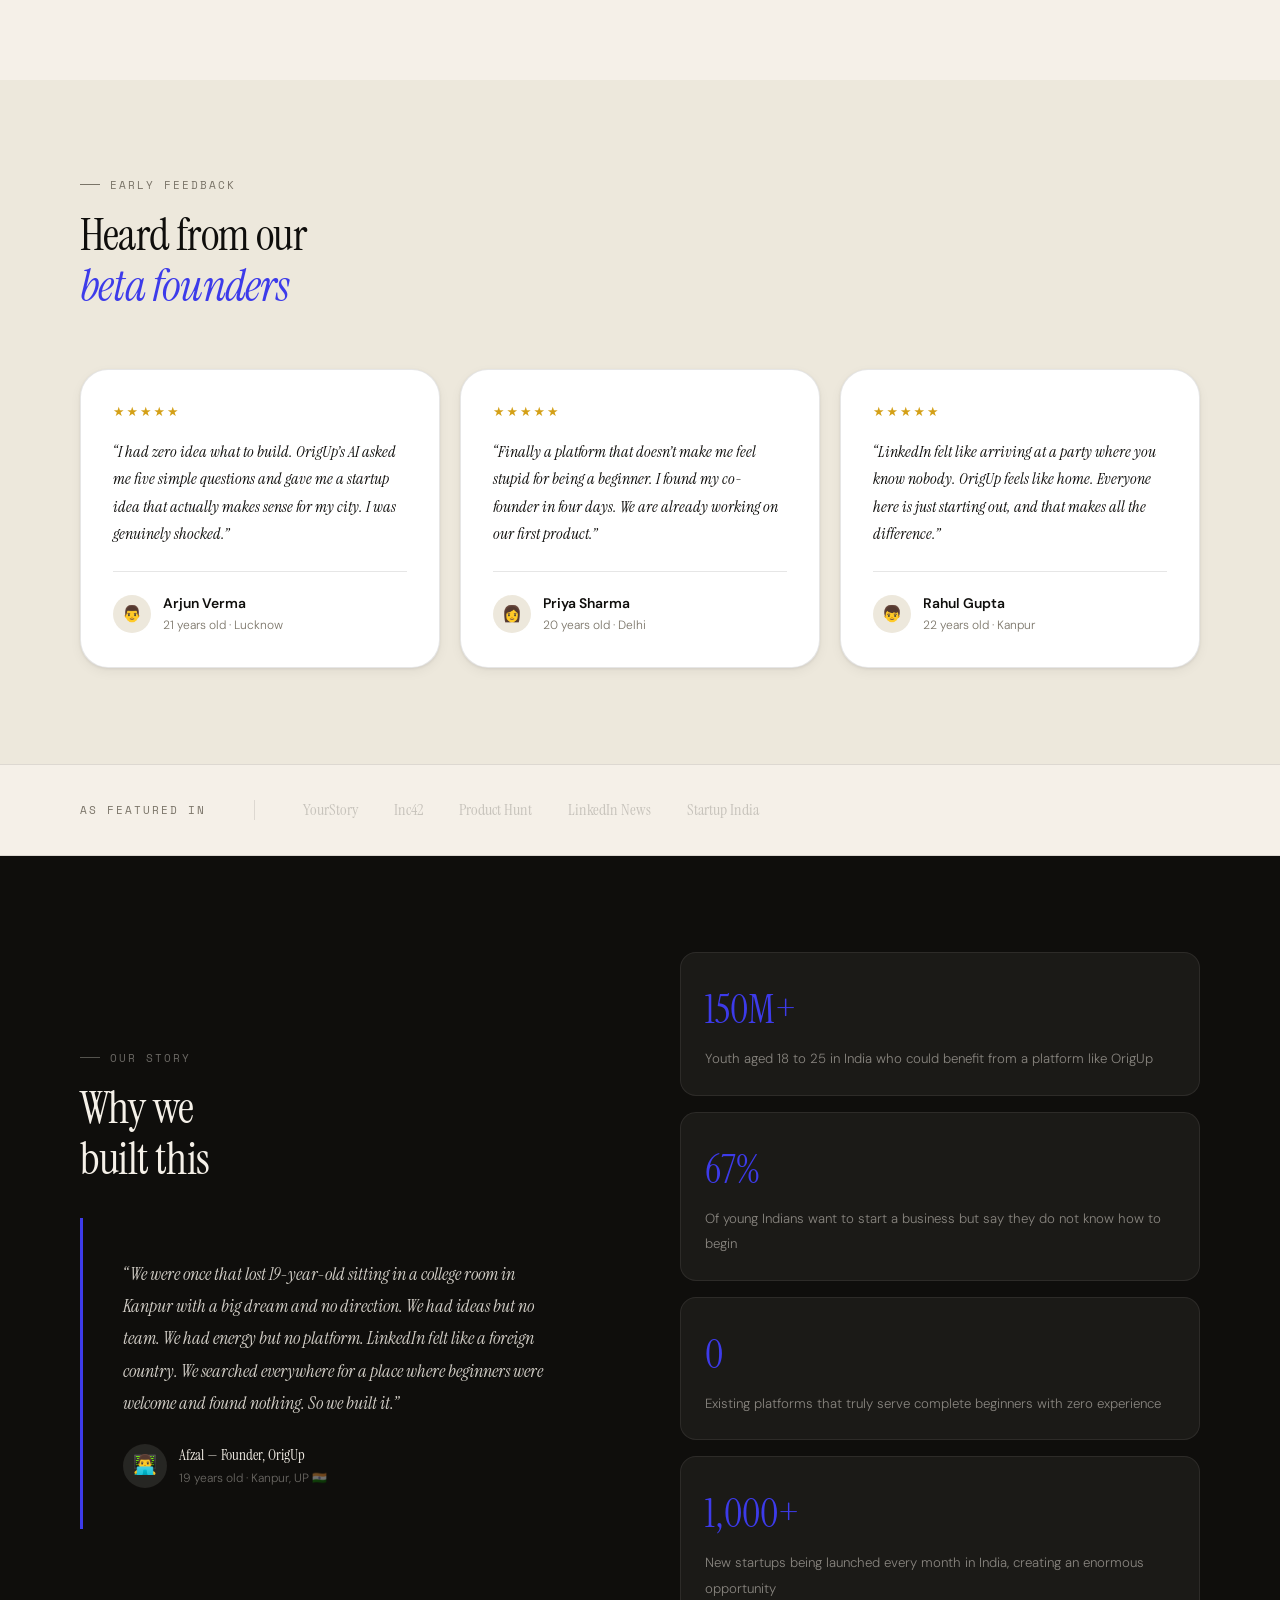
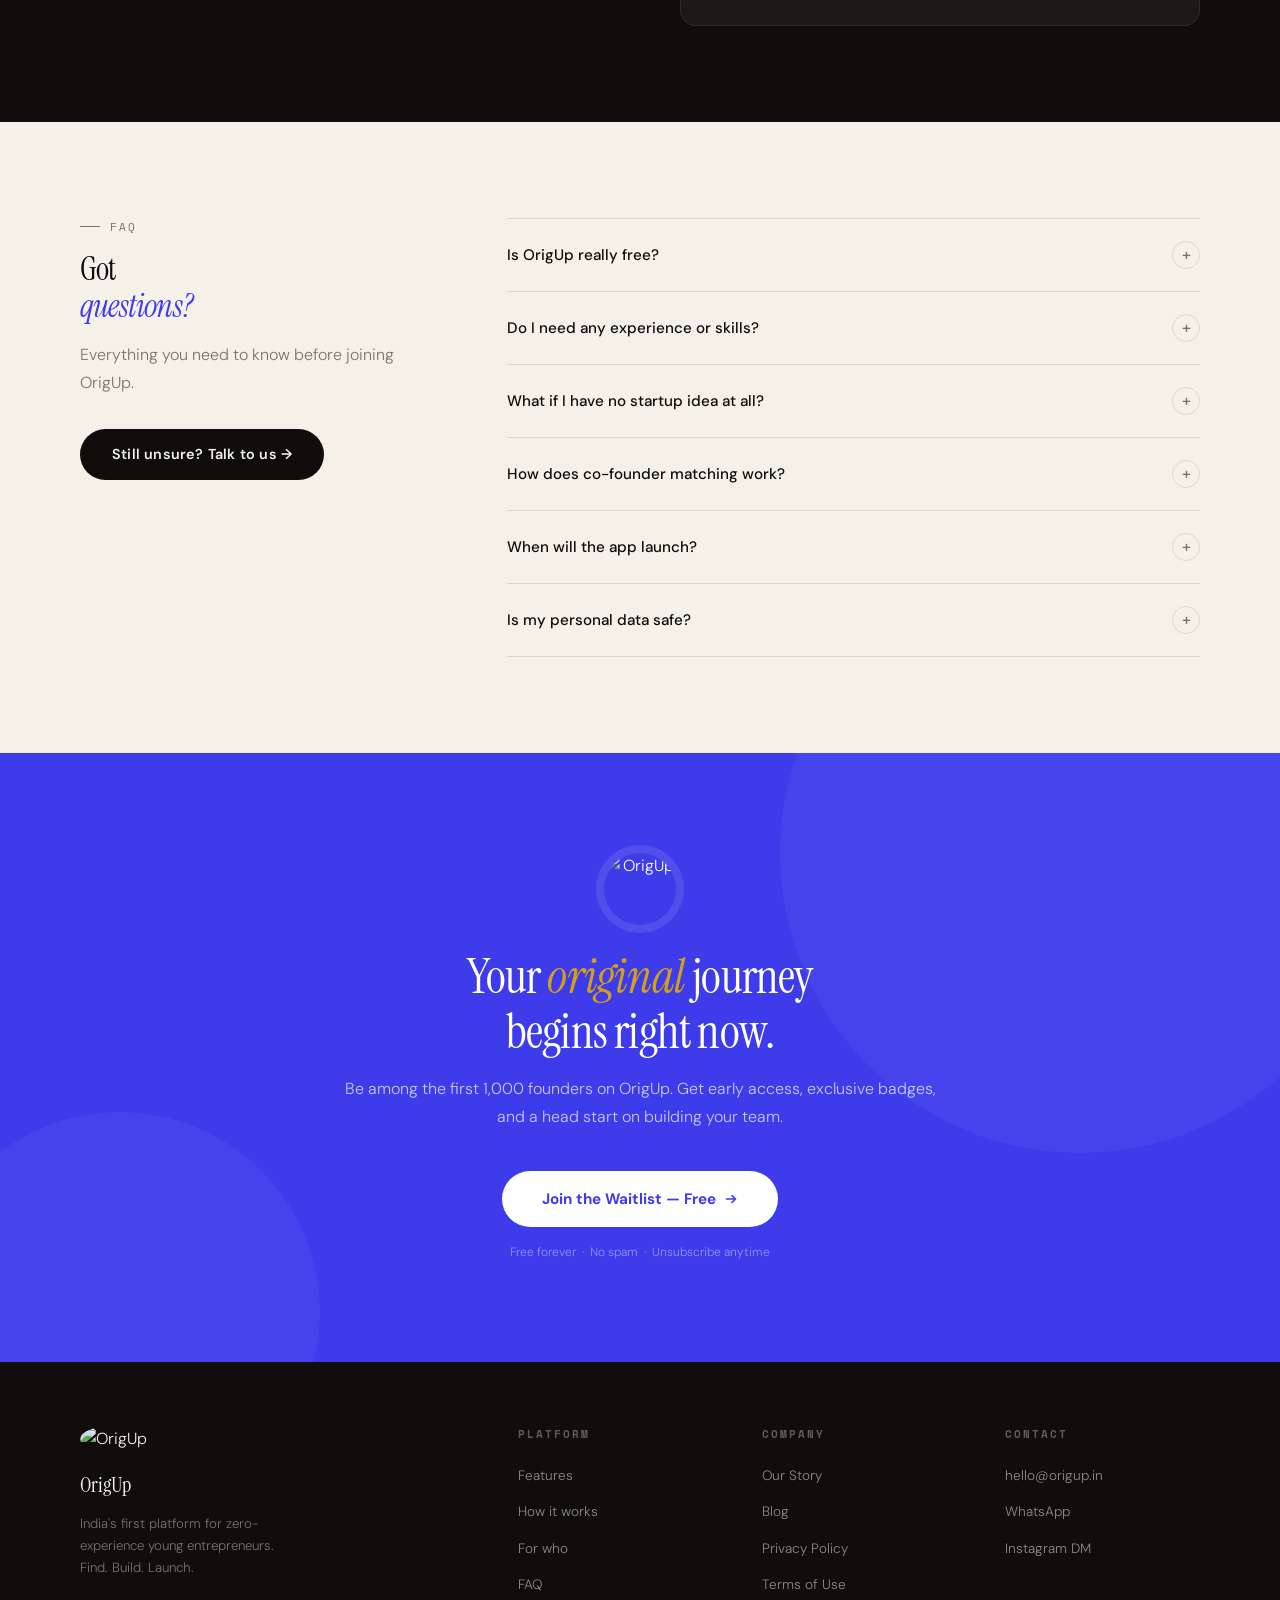
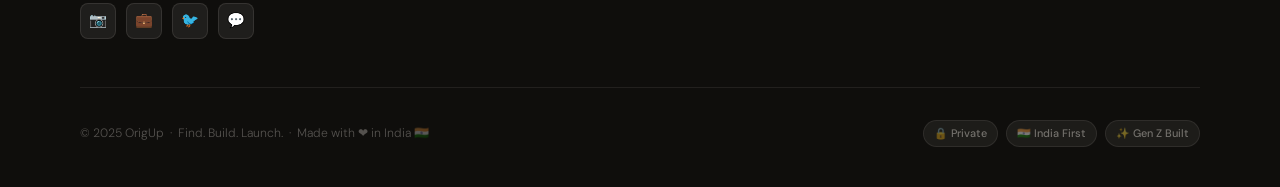
==== commit 6e046c38: "Rename preview.html to index.html" ====
--- a/index.html
+++ b/index.html
@@ -1,595 +1,1615 @@
 <!DOCTYPE html>
 <html lang="en">
 <head>
-  <meta charset="UTF-8">
-  <meta name="viewport" content="width=device-width, initial-scale=1.0">
-  <title>OrigUp — Find. Build. Launch.</title>
-
-  <!-- OG TAGS for WhatsApp / Instagram / LinkedIn preview -->
-  <meta property="og:title" content="OrigUp — Find. Build. Launch.">
-  <meta property="og:description" content="India's first platform for zero-experience young entrepreneurs. Find your co-founder, spark your idea, and launch your first startup.">
-  <meta property="og:image" content="https://i.imgur.com/placeholder.png">
-  <meta property="og:url" content="https://origup.in">
-  <meta property="og:type" content="website">
-  <meta name="twitter:card" content="summary_large_image">
-  <meta name="description" content="OrigUp — India's first platform for zero-experience young entrepreneurs. Find. Build. Launch.">
-
-  <link href="https://fonts.googleapis.com/css2?family=Syne:wght@400;600;700;800&family=Plus+Jakarta+Sans:wght@300;400;500;600&display=swap" rel="stylesheet">
-
+<meta charset="UTF-8">
+<meta name="viewport" content="width=device-width, initial-scale=1.0">
+<title>OrigUp — Find. Build. Launch.</title>
+<meta name="description" content="India's first platform for zero-experience young entrepreneurs. Find your co-founder, spark your idea, and launch your first startup.">
+<meta property="og:title" content="OrigUp — Find. Build. Launch.">
+<meta property="og:description" content="Where young Indians with no team, no funding, no idea discover their first startup.">
+<meta property="og:type" content="website">
+<link rel="preconnect" href="https://fonts.googleapis.com">
+<link href="https://fonts.googleapis.com/css2?family=Instrument+Serif:ital@0;1&family=DM+Sans:ital,opsz,wght@0,9..40,300;0,9..40,400;0,9..40,500;0,9..40,600;1,9..40,300&family=Space+Mono:wght@400;700&display=swap" rel="stylesheet">
 <style>
-/* ══════════════════════════════════════════
-   VARIABLES & RESET
-══════════════════════════════════════════ */
+/* ━━━━━━━━━━━━━━━━━━━━━━━━━━━━━━━━━━━━
+   TOKENS
+━━━━━━━━━━━━━━━━━━━━━━━━━━━━━━━━━━━━ */
 :root {
-  --purple: #6366F1;
-  --pink:   #06B6D4;
-  --orange: #06B6D4;
-  --dark:   #0F172A;
-  --dark2:  #162032;
-  --card:   #1E293B;
-  --border: rgba(99,102,241,0.2);
-  --muted:  #94A3B8;
-  --white:  #F8FAFC;
-  --teal:   #06B6D4;
-  --green:  #25D366;
-  --grad:   linear-gradient(135deg,#6366F1,#06B6D4);
-}
-*, *::before, *::after { margin:0; padding:0; box-sizing:border-box; }
-html { scroll-behavior:smooth; }
-body { background:var(--dark); color:var(--white); font-family:'Plus Jakarta Sans',sans-serif; overflow-x:hidden; }
-body::after { content:''; position:fixed; inset:0; background-image:url("data:image/svg+xml,%3Csvg viewBox='0 0 200 200' xmlns='http://www.w3.org/2000/svg'%3E%3Cfilter id='n'%3E%3CfeTurbulence type='fractalNoise' baseFrequency='0.85' numOctaves='4' stitchTiles='stitch'/%3E%3C/filter%3E%3Crect width='100%25' height='100%25' filter='url(%23n)' opacity='0.03'/%3E%3C/svg%3E"); pointer-events:none; z-index:0; }
-
-/* ══ PROGRESS BAR ══ */
-#progress-bar { position:fixed; top:0; left:0; height:3px; width:0%; background:var(--grad); z-index:9999; transition:width 0.1s linear; border-radius:0 2px 2px 0; }
-
-/* ══ ANNOUNCEMENT BANNER ══ */
-.announce-bar { background:var(--grad); text-align:center; padding:10px 20px; font-size:0.82rem; font-weight:600; position:relative; z-index:200; letter-spacing:0.3px; }
-.announce-bar a { color:#fff; text-decoration:underline; margin-left:8px; }
-.announce-close { position:absolute; right:16px; top:50%; transform:translateY(-50%); background:none; border:none; color:#fff; font-size:1.1rem; cursor:pointer; opacity:0.8; }
-
-/* ══ NAVBAR ══ */
-nav { position:fixed; top:0; left:0; right:0; z-index:1000; padding:16px 48px; display:flex; align-items:center; justify-content:space-between; background:rgba(15,23,42,0.8); backdrop-filter:blur(24px); border-bottom:1px solid var(--border); transition:background 0.3s; }
-.nav-logo { display:flex; align-items:center; gap:12px; text-decoration:none; }
-.nav-logo img { width:40px; height:40px; border-radius:50%; object-fit:cover; }
-.nav-logo-text { font-family:'Syne',sans-serif; font-weight:800; font-size:1.35rem; background:var(--grad); -webkit-background-clip:text; -webkit-text-fill-color:transparent; background-clip:text; }
-.nav-links { display:flex; gap:28px; list-style:none; }
-.nav-links a { color:var(--muted); text-decoration:none; font-size:0.87rem; font-weight:500; transition:color 0.2s; }
-.nav-links a:hover { color:var(--white); }
-.nav-btn { background:var(--grad); color:var(--white); padding:10px 24px; border-radius:100px; font-weight:600; font-size:0.85rem; text-decoration:none; border:none; cursor:pointer; transition:all 0.2s; font-family:'Plus Jakarta Sans',sans-serif; }
-.nav-btn:hover { opacity:0.88; transform:translateY(-1px); box-shadow:0 8px 24px rgba(99,102,241,0.4); }
-
-/* ══ HERO ══ */
-.hero { min-height:100vh; display:flex; align-items:center; justify-content:center; text-align:center; padding:140px 24px 80px; position:relative; overflow:hidden; }
-.orb { position:absolute; border-radius:50%; filter:blur(90px); pointer-events:none; animation:orbFloat 10s ease-in-out infinite; }
-.orb1 { width:500px; height:500px; background:rgba(99,102,241,0.22); top:-100px; left:-80px; }
-.orb2 { width:420px; height:420px; background:rgba(6,182,212,0.16); top:60px; right:-80px; animation-delay:-4s; animation-direction:reverse; }
-.orb3 { width:360px; height:360px; background:rgba(6,182,212,0.13); bottom:-60px; left:35%; animation-delay:-7s; }
-@keyframes orbFloat { 0%,100%{transform:translateY(0) scale(1)} 50%{transform:translateY(-28px) scale(1.06)} }
-.hero-inner { position:relative; z-index:2; max-width:860px; }
-.hero-logo { width:96px; height:96px; border-radius:50%; object-fit:cover; margin:0 auto 24px; display:block; box-shadow:0 0 60px rgba(99,102,241,0.45); animation:logoPop 0.8s ease both; }
-@keyframes logoPop { from{opacity:0;transform:scale(0.7)} to{opacity:1;transform:scale(1)} }
-.hero-badge { display:inline-flex; align-items:center; gap:8px; background:rgba(99,102,241,0.12); border:1px solid rgba(99,102,241,0.35); border-radius:100px; padding:8px 18px; font-size:0.78rem; font-weight:600; color:#A5B4FC; margin-bottom:24px; animation:fadeUp 0.8s ease 0.2s both; }
-.badge-dot { width:7px; height:7px; background:var(--teal); border-radius:50%; animation:blink 2s infinite; }
-@keyframes blink { 0%,100%{opacity:1;transform:scale(1)} 50%{opacity:0.4;transform:scale(1.5)} }
-.hero h1 { font-family:'Syne',sans-serif; font-size:clamp(3rem,8vw,6rem); font-weight:800; line-height:1.0; letter-spacing:-2px; margin-bottom:20px; animation:fadeUp 0.8s ease 0.35s both; }
-.w1 { color:var(--white); }
-.w2 { background:var(--grad); -webkit-background-clip:text; -webkit-text-fill-color:transparent; background-clip:text; }
-.hero-sub { font-size:1.08rem; color:#94A3B8; line-height:1.8; max-width:560px; margin:0 auto 40px; font-weight:300; animation:fadeUp 0.8s ease 0.5s both; }
-.hero-sub strong { color:var(--white); font-weight:600; }
-.hero-btns { display:flex; gap:14px; justify-content:center; flex-wrap:wrap; animation:fadeUp 0.8s ease 0.65s both; }
-.btn-grad { background:var(--grad); color:var(--white); padding:15px 34px; border-radius:100px; font-weight:700; font-size:0.92rem; text-decoration:none; display:inline-flex; align-items:center; gap:8px; box-shadow:0 0 40px rgba(99,102,241,0.4); transition:all 0.25s; border:none; cursor:pointer; font-family:'Plus Jakarta Sans',sans-serif; }
-.btn-grad:hover { transform:translateY(-3px); box-shadow:0 16px 48px rgba(99,102,241,0.55); }
-.btn-ghost { background:transparent; color:var(--white); padding:15px 34px; border-radius:100px; font-weight:500; font-size:0.92rem; text-decoration:none; border:1px solid rgba(255,255,255,0.15); transition:all 0.25s; }
-.btn-ghost:hover { border-color:var(--purple); background:rgba(99,102,241,0.1); transform:translateY(-3px); }
-.tagline-row { display:flex; justify-content:center; gap:10px; margin-top:48px; flex-wrap:wrap; animation:fadeUp 0.8s ease 0.8s both; }
-.tag-pill { background:var(--card); border:1px solid var(--border); padding:8px 18px; border-radius:100px; font-size:0.77rem; font-weight:600; color:var(--muted); }
-.tag-pill span { background:var(--grad); -webkit-background-clip:text; -webkit-text-fill-color:transparent; background-clip:text; }
-@keyframes fadeUp { from{opacity:0;transform:translateY(28px)} to{opacity:1;transform:translateY(0)} }
-
-/* ══ COUNTER BANNER ══ */
-.counter-banner { background:var(--dark2); border-top:1px solid var(--border); border-bottom:1px solid var(--border); padding:20px 48px; display:flex; align-items:center; justify-content:center; gap:12px; position:relative; z-index:2; }
-.counter-fire { font-size:1.4rem; animation:fireShake 1s ease infinite; }
-@keyframes fireShake { 0%,100%{transform:rotate(-5deg)} 50%{transform:rotate(5deg)} }
-.counter-text { font-family:'Syne',sans-serif; font-size:1.1rem; font-weight:700; }
-.counter-text span { background:var(--grad); -webkit-background-clip:text; -webkit-text-fill-color:transparent; background-clip:text; font-size:1.4rem; }
-.counter-sub { font-size:0.82rem; color:var(--muted); }
-
-/* ══ MARQUEE ══ */
-.marquee-wrap { overflow:hidden; padding:28px 0; background:rgba(99,102,241,0.04); position:relative; z-index:2; }
-.marquee-track { display:flex; gap:44px; animation:marqueeScroll 22s linear infinite; width:max-content; }
-.m-item { display:flex; align-items:center; gap:10px; white-space:nowrap; font-family:'Syne',sans-serif; font-size:0.78rem; font-weight:700; color:var(--muted); letter-spacing:2px; text-transform:uppercase; }
-.m-dot { width:5px; height:5px; border-radius:50%; flex-shrink:0; }
-@keyframes marqueeScroll { from{transform:translateX(0)} to{transform:translateX(-50%)} }
-
-/* ══ STATS ══ */
-.stats-section { padding:80px 48px; position:relative; z-index:2; }
-.stats-grid { display:grid; grid-template-columns:repeat(4,1fr); gap:2px; max-width:900px; margin:0 auto; background:var(--border); border-radius:24px; overflow:hidden; }
-.stat-box { background:var(--card); padding:38px 20px; text-align:center; }
-.stat-num { font-family:'Syne',sans-serif; font-size:2.6rem; font-weight:800; background:var(--grad); -webkit-background-clip:text; -webkit-text-fill-color:transparent; background-clip:text; display:block; line-height:1; }
-.stat-label { font-size:0.78rem; color:var(--muted); margin-top:8px; line-height:1.4; }
-
-/* ══ SECTION BASE ══ */
-section { padding:100px 48px; position:relative; z-index:2; }
-.section-inner { max-width:1060px; margin:0 auto; }
-.sec-tag { display:inline-block; font-size:0.7rem; font-weight:700; letter-spacing:3px; text-transform:uppercase; padding:6px 14px; border-radius:100px; background:rgba(99,102,241,0.12); color:#A5B4FC; border:1px solid rgba(99,102,241,0.3); margin-bottom:16px; }
-.sec-title { font-family:'Syne',sans-serif; font-size:clamp(1.9rem,4vw,2.8rem); font-weight:800; line-height:1.1; letter-spacing:-1px; margin-bottom:14px; }
-.sec-sub { color:var(--muted); font-size:0.96rem; line-height:1.75; max-width:480px; font-weight:300; }
-.sec-head { margin-bottom:56px; }
-.sec-head.center { text-align:center; }
-.sec-head.center .sec-sub { margin:0 auto; }
-.section-dark { background:var(--dark2); }
-
-/* ══ PROBLEM ══ */
-.problem-grid { display:grid; grid-template-columns:repeat(2,1fr); gap:18px; }
-.p-card { background:var(--card); border:1px solid var(--border); border-radius:22px; padding:34px 28px; position:relative; overflow:hidden; transition:all 0.3s; }
-.p-card:hover { transform:translateY(-5px); border-color:rgba(99,102,241,0.5); }
-.p-card::before { content:''; position:absolute; top:0; left:0; right:0; height:3px; }
-.p-card:nth-child(1)::before { background:var(--purple); }
-.p-card:nth-child(2)::before { background:var(--teal); }
-.p-card:nth-child(3)::before { background:var(--teal); }
-.p-card:nth-child(4)::before { background:var(--purple); }
-.p-emoji { font-size:2rem; margin-bottom:16px; display:block; }
-.p-card h3 { font-family:'Syne',sans-serif; font-size:1.02rem; font-weight:700; margin-bottom:10px; }
-.p-card p { font-size:0.87rem; color:var(--muted); line-height:1.7; font-weight:300; }
-
-/* ══ STEPS ══ */
-.steps-row { display:grid; grid-template-columns:repeat(4,1fr); gap:0; position:relative; }
-.steps-row::before { content:''; position:absolute; top:44px; left:12%; right:12%; height:1px; background:linear-gradient(to right,transparent,var(--purple),var(--pink),var(--orange),transparent); }
-.step { text-align:center; padding:0 18px; }
-.step-circle { width:50px; height:50px; border-radius:50%; display:flex; align-items:center; justify-content:center; font-family:'Syne',sans-serif; font-weight:800; font-size:0.97rem; margin:0 auto 24px; position:relative; z-index:2; border:2px solid; }
-.step:nth-child(1) .step-circle { background:rgba(99,102,241,0.15); border-color:var(--purple); color:var(--purple); }
-.step:nth-child(2) .step-circle { background:rgba(6,182,212,0.15); border-color:var(--teal); color:var(--teal); }
-.step:nth-child(3) .step-circle { background:rgba(0,229,176,0.15); border-color:var(--teal); color:var(--teal); }
-.step:nth-child(4) .step-circle { background:rgba(6,182,212,0.15); border-color:var(--teal); color:var(--teal); }
-.step h3 { font-family:'Syne',sans-serif; font-size:0.95rem; font-weight:700; margin-bottom:10px; }
-.step p { font-size:0.84rem; color:var(--muted); line-height:1.65; font-weight:300; }
-
-/* ══ FEATURES ══ */
-.feat-grid { display:grid; grid-template-columns:repeat(3,1fr); gap:16px; }
-.f-card { background:var(--card); border:1px solid var(--border); border-radius:22px; padding:28px 24px; transition:all 0.3s; }
-.f-card:hover { transform:translateY(-5px); border-color:rgba(99,102,241,0.5); box-shadow:0 20px 60px rgba(99,102,241,0.1); }
-.f-card.wide { grid-column:span 2; display:flex; gap:28px; align-items:center; }
-.f-icon { width:44px; height:44px; border-radius:13px; background:rgba(99,102,241,0.15); display:flex; align-items:center; justify-content:center; font-size:1.3rem; margin-bottom:16px; flex-shrink:0; }
-.f-card h3 { font-family:'Syne',sans-serif; font-size:0.95rem; font-weight:700; margin-bottom:9px; }
-.f-card p { font-size:0.85rem; color:var(--muted); line-height:1.65; font-weight:300; }
-.f-badge { display:inline-block; margin-top:13px; font-size:0.67rem; font-weight:700; letter-spacing:1.5px; text-transform:uppercase; padding:3px 10px; border-radius:100px; background:rgba(99,102,241,0.12); color:#A5B4FC; border:1px solid rgba(99,102,241,0.25); }
-.idea-mock { flex:1; background:rgba(99,102,241,0.05); border:1px solid var(--border); border-radius:16px; padding:18px; min-width:0; }
-.idea-card-mock { background:rgba(255,255,255,0.04); border:1px solid rgba(255,255,255,0.07); border-radius:13px; padding:14px; margin-bottom:10px; transition:all 0.3s; }
-.idea-card-mock:last-child { margin-bottom:0; }
-.idea-card-mock:hover { border-color:var(--purple); background:rgba(99,102,241,0.08); }
-.idea-top { display:flex; justify-content:space-between; align-items:flex-start; margin-bottom:7px; }
-.idea-title { font-size:0.8rem; font-weight:600; color:var(--white); }
-.idea-cat { font-size:0.63rem; font-weight:700; padding:3px 7px; border-radius:100px; letter-spacing:1px; }
-.cat-edu { background:rgba(0,229,176,0.15); color:var(--teal); }
-.cat-tech { background:rgba(99,102,241,0.2); color:#A5B4FC; }
-.idea-desc { font-size:0.73rem; color:var(--muted); line-height:1.5; margin-bottom:9px; }
-.idea-foot { display:flex; align-items:center; gap:10px; }
-.idea-avatar { width:20px; height:20px; border-radius:50%; display:flex; align-items:center; justify-content:center; font-size:0.58rem; }
-.idea-meta { font-size:0.68rem; color:var(--muted); }
-.idea-likes { margin-left:auto; font-size:0.7rem; color:var(--muted); }
-
-/* ══ WHO ══ */
-.who-grid { display:grid; grid-template-columns:repeat(3,1fr); gap:18px; }
-.who-card { border-radius:24px; padding:36px 28px; transition:transform 0.3s; }
-.who-card:hover { transform:scale(1.025); }
-.who-card:nth-child(1) { background:linear-gradient(135deg,rgba(99,102,241,0.22),rgba(99,102,241,0.04)); border:1px solid rgba(99,102,241,0.3); }
-.who-card:nth-child(2) { background:linear-gradient(135deg,rgba(6,182,212,0.18),rgba(6,182,212,0.03)); border:1px solid rgba(6,182,212,0.3); }
-.who-card:nth-child(3) { background:linear-gradient(135deg,rgba(6,182,212,0.15),rgba(6,182,212,0.03)); border:1px solid rgba(6,182,212,0.3); }
-.who-emoji { font-size:2.6rem; margin-bottom:16px; display:block; }
-.who-card h3 { font-family:'Syne',sans-serif; font-size:1.1rem; font-weight:800; margin-bottom:10px; }
-.who-card p { font-size:0.86rem; color:#94A3B8; line-height:1.65; font-weight:300; }
-.who-list { list-style:none; margin-top:16px; display:flex; flex-direction:column; gap:8px; }
-.who-list li { font-size:0.82rem; color:var(--muted); display:flex; align-items:center; gap:8px; }
-.who-list li::before { content:"→"; background:var(--grad); -webkit-background-clip:text; -webkit-text-fill-color:transparent; background-clip:text; font-weight:700; }
-
-/* ══ TESTIMONIALS ══ */
-.testi-grid { display:grid; grid-template-columns:repeat(3,1fr); gap:18px; }
-.testi-card { background:var(--card); border:1px solid var(--border); border-radius:22px; padding:28px; transition:all 0.3s; position:relative; }
-.testi-card:hover { transform:translateY(-4px); border-color:rgba(99,102,241,0.45); }
-.testi-card::before { content:'"'; font-family:'Syne',sans-serif; font-size:5rem; line-height:1; color:rgba(99,102,241,0.2); position:absolute; top:10px; left:20px; }
-.testi-text { font-size:0.92rem; color:#CBD5E1; line-height:1.75; margin-bottom:20px; padding-top:24px; font-weight:300; font-style:italic; }
-.testi-author { display:flex; align-items:center; gap:12px; }
-.testi-avatar { width:42px; height:42px; border-radius:50%; display:flex; align-items:center; justify-content:center; font-size:1.2rem; flex-shrink:0; }
-.testi-name { font-family:'Syne',sans-serif; font-size:0.9rem; font-weight:700; }
-.testi-role { font-size:0.75rem; color:var(--muted); margin-top:2px; }
-.testi-stars { color:#FFB300; font-size:0.8rem; margin-bottom:4px; }
-
-/* ══ PRESS ══ */
-.press-section { background:var(--dark2); }
-.press-label { text-align:center; font-size:0.72rem; font-weight:600; color:var(--muted); letter-spacing:3px; text-transform:uppercase; margin-bottom:32px; }
-.press-logos { display:flex; justify-content:center; align-items:center; gap:40px; flex-wrap:wrap; }
-.press-logo { font-family:'Syne',sans-serif; font-size:1rem; font-weight:800; color:rgba(255,255,255,0.15); letter-spacing:1px; transition:color 0.3s; cursor:default; }
-.press-logo:hover { color:rgba(255,255,255,0.4); }
-
-/* ══ FAQ ══ */
-.faq-list { max-width:720px; margin:0 auto; display:flex; flex-direction:column; gap:12px; }
-.faq-item { background:var(--card); border:1px solid var(--border); border-radius:16px; overflow:hidden; transition:border-color 0.3s; }
-.faq-item.open { border-color:rgba(99,102,241,0.5); }
-.faq-q { width:100%; background:none; border:none; padding:22px 24px; display:flex; justify-content:space-between; align-items:center; cursor:pointer; font-family:'Plus Jakarta Sans',sans-serif; font-size:0.95rem; font-weight:600; color:var(--white); text-align:left; gap:16px; }
-.faq-icon { width:28px; height:28px; border-radius:50%; background:rgba(99,102,241,0.15); display:flex; align-items:center; justify-content:center; color:var(--purple); font-size:1.1rem; flex-shrink:0; transition:transform 0.3s, background 0.3s; }
-.faq-item.open .faq-icon { transform:rotate(45deg); background:var(--purple); color:#fff; }
-.faq-a { max-height:0; overflow:hidden; transition:max-height 0.4s ease, padding 0.3s; }
-.faq-a p { padding:0 24px 20px; font-size:0.88rem; color:var(--muted); line-height:1.75; font-weight:300; }
-
-/* ══ FOUNDER STORY ══ */
-.story-section { background:var(--dark2); }
-.story-inner { max-width:800px; margin:0 auto; text-align:center; }
-.story-quote { font-size:clamp(1.1rem,2.5vw,1.4rem); color:#CBD5E1; line-height:1.85; font-weight:300; font-style:italic; margin:28px 0; padding:28px 32px; background:rgba(99,102,241,0.06); border-left:3px solid var(--purple); border-radius:0 16px 16px 0; text-align:left; }
-.story-name { font-family:'Syne',sans-serif; font-weight:800; font-size:1rem; color:var(--white); }
-.story-title { font-size:0.8rem; color:var(--muted); margin-top:4px; }
-
-/* ══ CTA ══ */
-.cta-section { text-align:center; background:var(--dark2); overflow:hidden; }
-.cta-section::before { content:''; position:absolute; top:50%; left:50%; transform:translate(-50%,-50%); width:700px; height:700px; background:radial-gradient(circle,rgba(99,102,241,0.14),transparent 70%); pointer-events:none; }
-.cta-inner { position:relative; z-index:2; max-width:600px; margin:0 auto; }
-.cta-logo { width:76px; height:76px; border-radius:50%; object-fit:cover; margin:0 auto 22px; display:block; box-shadow:0 0 50px rgba(99,102,241,0.5); }
-
-/* ══ FOOTER ══ */
-footer { padding:40px 48px; border-top:1px solid var(--border); position:relative; z-index:2; }
-.footer-top { display:flex; align-items:flex-start; justify-content:space-between; flex-wrap:wrap; gap:32px; margin-bottom:36px; }
-.foot-logo { display:flex; align-items:center; gap:10px; margin-bottom:14px; }
-.foot-logo img { width:34px; height:34px; border-radius:50%; }
-.foot-logo-text { font-family:'Syne',sans-serif; font-weight:800; font-size:1.1rem; background:var(--grad); -webkit-background-clip:text; -webkit-text-fill-color:transparent; background-clip:text; }
-.foot-desc { font-size:0.82rem; color:var(--muted); max-width:220px; line-height:1.65; }
-.foot-col h4 { font-family:'Syne',sans-serif; font-size:0.82rem; font-weight:700; color:var(--white); letter-spacing:1px; margin-bottom:14px; text-transform:uppercase; }
-.foot-col ul { list-style:none; display:flex; flex-direction:column; gap:10px; }
-.foot-col ul a { color:var(--muted); text-decoration:none; font-size:0.85rem; transition:color 0.2s; }
-.foot-col ul a:hover { color:var(--white); }
-.social-links { display:flex; gap:10px; margin-top:4px; }
-.social-btn { width:38px; height:38px; border-radius:10px; background:rgba(255,255,255,0.06); border:1px solid var(--border); display:flex; align-items:center; justify-content:center; font-size:1rem; transition:all 0.2s; text-decoration:none; }
-.social-btn:hover { background:rgba(99,102,241,0.2); border-color:var(--purple); transform:translateY(-2px); }
-.footer-bottom { display:flex; justify-content:space-between; align-items:center; flex-wrap:wrap; gap:12px; padding-top:24px; border-top:1px solid var(--border); }
-.foot-right { font-size:0.77rem; color:var(--muted); }
-.foot-badges { display:flex; gap:8px; }
-.foot-badge { font-size:0.68rem; font-weight:600; padding:4px 10px; border-radius:100px; background:rgba(99,102,241,0.1); color:#A5B4FC; border:1px solid rgba(99,102,241,0.2); }
-
-/* ══ MODAL ══ */
-.modal-overlay { display:none; position:fixed; inset:0; background:rgba(0,0,0,0.78); backdrop-filter:blur(10px); z-index:9998; align-items:center; justify-content:center; }
-.modal-overlay.open { display:flex; }
-.modal { background:#1E293B; border:1px solid rgba(99,102,241,0.4); border-radius:28px; padding:44px 38px; width:100%; max-width:460px; position:relative; box-shadow:0 40px 100px rgba(0,0,0,0.7); animation:modalPop 0.35s cubic-bezier(0.22,1,0.36,1) both; margin:16px; }
-@keyframes modalPop { from{opacity:0;transform:scale(0.85) translateY(30px)} to{opacity:1;transform:scale(1) translateY(0)} }
-.modal-close { position:absolute; top:16px; right:16px; background:rgba(255,255,255,0.07); border:none; color:#fff; width:32px; height:32px; border-radius:50%; font-size:0.95rem; cursor:pointer; display:flex; align-items:center; justify-content:center; transition:background 0.2s; font-family:'Plus Jakarta Sans',sans-serif; }
-.modal-close:hover { background:rgba(255,255,255,0.16); }
-.modal-logo { width:60px; height:60px; border-radius:50%; object-fit:cover; margin:0 auto 16px; display:block; box-shadow:0 0 36px rgba(99,102,241,0.5); }
-.modal h2 { font-family:'Syne',sans-serif; font-size:1.5rem; font-weight:800; text-align:center; margin-bottom:6px; }
-.modal-sub { text-align:center; color:#94A3B8; font-size:0.84rem; margin-bottom:24px; line-height:1.6; }
-.modal-sub span { color:#A5B4FC; font-weight:600; }
-.form-group { margin-bottom:13px; }
-.form-group label { display:block; font-size:0.73rem; font-weight:600; color:#A5B4FC; letter-spacing:1px; text-transform:uppercase; margin-bottom:7px; }
-.form-group input { width:100%; background:rgba(255,255,255,0.05); border:1px solid rgba(99,102,241,0.25); border-radius:12px; padding:13px 16px; color:#fff; font-size:0.9rem; font-family:'Plus Jakarta Sans',sans-serif; outline:none; transition:border-color 0.2s; }
-.form-group input:focus { border-color:#6366F1; box-shadow:0 0 0 3px rgba(99,102,241,0.1); }
-.form-group input::placeholder { color:#334155; }
-.submit-btn { width:100%; background:var(--grad); color:#fff; border:none; padding:15px; border-radius:100px; font-weight:700; font-size:0.95rem; cursor:pointer; margin-top:8px; font-family:'Plus Jakarta Sans',sans-serif; transition:all 0.25s; box-shadow:0 0 30px rgba(99,102,241,0.4); }
-.submit-btn:hover { opacity:0.88; transform:translateY(-2px); }
-.success-box { display:none; text-align:center; padding:16px 0; }
-.success-emoji { font-size:3.2rem; margin-bottom:14px; display:block; }
-.success-box h3 { font-family:'Syne',sans-serif; font-size:1.35rem; font-weight:800; margin-bottom:10px; }
-.success-box p { color:#94A3B8; font-size:0.88rem; line-height:1.65; }
-.success-box p span { color:var(--teal); font-weight:600; }
-.modal-note { text-align:center; font-size:0.7rem; color:#334155; margin-top:12px; }
-
-/* ══ WHATSAPP BUTTON ══ */
-.whatsapp-btn { position:fixed; bottom:28px; right:28px; z-index:900; width:58px; height:58px; background:#25D366; border-radius:50%; display:flex; align-items:center; justify-content:center; box-shadow:0 8px 28px rgba(37,211,102,0.45); transition:all 0.3s; text-decoration:none; animation:waPop 1s ease 2s both; }
-@keyframes waPop { from{opacity:0;transform:scale(0)} to{opacity:1;transform:scale(1)} }
-.whatsapp-btn:hover { transform:scale(1.12); box-shadow:0 12px 40px rgba(37,211,102,0.6); }
-.whatsapp-btn svg { width:30px; height:30px; fill:#fff; }
-.wa-tooltip { position:absolute; right:68px; background:#1a1a30; color:#fff; font-size:0.78rem; font-weight:600; padding:8px 14px; border-radius:10px; white-space:nowrap; opacity:0; pointer-events:none; transition:opacity 0.2s; border:1px solid var(--border); }
-.whatsapp-btn:hover .wa-tooltip { opacity:1; }
-
-/* ══ BACK TO TOP ══ */
-.back-top { position:fixed; bottom:98px; right:28px; z-index:900; width:44px; height:44px; background:var(--card); border:1px solid var(--border); border-radius:50%; display:flex; align-items:center; justify-content:center; cursor:pointer; opacity:0; pointer-events:none; transition:all 0.3s; font-size:1.1rem; }
-.back-top.show { opacity:1; pointer-events:all; }
-.back-top:hover { background:rgba(99,102,241,0.2); border-color:var(--purple); transform:translateY(-3px); }
-
-/* ══ REVEAL ══ */
-.reveal { opacity:0; transform:translateY(36px); transition:all 0.75s cubic-bezier(0.22,1,0.36,1); }
-.reveal.on { opacity:1; transform:translateY(0); }
-
-/* ══ MOBILE ══ */
-@media(max-width:768px){
-  nav { padding:14px 18px; }
-  .nav-links { display:none; }
-  #mob-btn { display:block !important; }
-  section { padding:68px 18px; }
-  .stats-section { padding:56px 18px; }
-  .stats-grid { grid-template-columns:repeat(2,1fr); }
-  .problem-grid,.who-grid,.testi-grid { grid-template-columns:1fr; }
-  .steps-row { grid-template-columns:1fr 1fr; gap:36px; }
-  .steps-row::before { display:none; }
-  .feat-grid { grid-template-columns:1fr; }
-  .f-card.wide { grid-column:span 1; flex-direction:column; }
-  .tagline-row { gap:8px; }
-  footer { padding:32px 18px; }
-  .footer-top { flex-direction:column; }
-  .footer-bottom { flex-direction:column; text-align:center; }
-  .counter-banner { flex-direction:column; gap:4px; text-align:center; padding:16px; }
-  .press-logos { gap:20px; }
-  .announce-bar { font-size:0.74rem; padding:10px 40px 10px 16px; }
+  --ink:       #0F0E0C;
+  --paper:     #F5F0E8;
+  --cream:     #EDE8DC;
+  --warm:      #E8E0CC;
+  --indigo:    #3D3BEA;
+  --indigo-lt: #6B69FF;
+  --cyan:      #00BCD4;
+  --rust:      #C84B2F;
+  --gold:      #D4A017;
+  --sage:      #5C7A5C;
+  --muted:     #7A7468;
+  --card:      #FFFFFF;
+  --border:    rgba(15,14,12,0.1);
+  --serif:     'Instrument Serif', Georgia, serif;
+  --sans:      'DM Sans', system-ui, sans-serif;
+  --mono:      'Space Mono', monospace;
+  --r-sm:      8px;
+  --r-md:      16px;
+  --r-lg:      28px;
+  --r-xl:      48px;
+  --shadow-sm: 0 1px 3px rgba(15,14,12,0.08), 0 4px 12px rgba(15,14,12,0.05);
+  --shadow-md: 0 4px 16px rgba(15,14,12,0.1), 0 12px 40px rgba(15,14,12,0.08);
+  --shadow-lg: 0 8px 32px rgba(15,14,12,0.12), 0 24px 64px rgba(15,14,12,0.1);
+}
+
+/* ━━━━━━━━━━━━━━━━━━━━━━━━━━━━━━━━━━━━
+   RESET + BASE
+━━━━━━━━━━━━━━━━━━━━━━━━━━━━━━━━━━━━ */
+*, *::before, *::after { margin: 0; padding: 0; box-sizing: border-box; }
+html { scroll-behavior: smooth; font-size: 16px; }
+body {
+  background: var(--paper);
+  color: var(--ink);
+  font-family: var(--sans);
+  font-weight: 300;
+  line-height: 1.6;
+  overflow-x: hidden;
+  -webkit-font-smoothing: antialiased;
+}
+
+/* Paper texture */
+body::before {
+  content: '';
+  position: fixed;
+  inset: 0;
+  background-image:
+    url("data:image/svg+xml,%3Csvg xmlns='http://www.w3.org/2000/svg' width='400' height='400'%3E%3Cfilter id='n'%3E%3CfeTurbulence type='fractalNoise' baseFrequency='0.75' numOctaves='4' stitchTiles='stitch'/%3E%3CfeColorMatrix type='saturate' values='0'/%3E%3C/filter%3E%3Crect width='400' height='400' filter='url(%23n)' opacity='0.03'/%3E%3C/svg%3E");
+  pointer-events: none;
+  z-index: 0;
+}
+
+/* ━━━━━━━━━━━━━━━━━━━━━━━━━━━━━━━━━━━━
+   PROGRESS BAR
+━━━━━━━━━━━━━━━━━━━━━━━━━━━━━━━━━━━━ */
+#pgbar {
+  position: fixed; top: 0; left: 0; right: 0;
+  height: 2px;
+  background: var(--indigo);
+  transform-origin: left;
+  transform: scaleX(0);
+  z-index: 9999;
+  transition: transform 0.1s linear;
+}
+
+/* ━━━━━━━━━━━━━━━━━━━━━━━━━━━━━━━━━━━━
+   ANNOUNCEMENT BAR
+━━━━━━━━━━━━━━━━━━━━━━━━━━━━━━━━━━━━ */
+#announce {
+  background: var(--ink);
+  color: var(--paper);
+  text-align: center;
+  padding: 10px 48px;
+  font-size: 0.78rem;
+  font-weight: 500;
+  letter-spacing: 0.5px;
+  position: relative;
+  z-index: 100;
+}
+#announce a { color: var(--gold); text-decoration: none; border-bottom: 1px solid var(--gold); margin-left: 6px; }
+#ann-x { position: absolute; right: 16px; top: 50%; transform: translateY(-50%); background: none; border: none; color: var(--paper); cursor: pointer; opacity: 0.5; font-size: 1rem; }
+#ann-x:hover { opacity: 1; }
+
+/* ━━━━━━━━━━━━━━━━━━━━━━━━━━━━━━━━━━━━
+   NAVIGATION
+━━━━━━━━━━━━━━━━━━━━━━━━━━━━━━━━━━━━ */
+nav {
+  position: sticky;
+  top: 0;
+  z-index: 500;
+  background: rgba(245, 240, 232, 0.92);
+  backdrop-filter: blur(16px);
+  -webkit-backdrop-filter: blur(16px);
+  border-bottom: 1px solid var(--border);
+  padding: 0 48px;
+  display: flex;
+  align-items: center;
+  justify-content: space-between;
+  height: 64px;
+  transition: box-shadow 0.3s;
+}
+nav.scrolled { box-shadow: var(--shadow-sm); }
+
+.nav-brand { display: flex; align-items: center; gap: 10px; text-decoration: none; }
+.nav-brand img { width: 36px; height: 36px; border-radius: 50%; object-fit: cover; }
+.nav-brand-name {
+  font-family: var(--serif);
+  font-size: 1.35rem;
+  color: var(--ink);
+  letter-spacing: -0.3px;
+}
+
+.nav-links { display: flex; align-items: center; gap: 32px; list-style: none; }
+.nav-links a {
+  font-size: 0.85rem;
+  font-weight: 500;
+  color: var(--muted);
+  text-decoration: none;
+  transition: color 0.2s;
+  letter-spacing: 0.2px;
+}
+.nav-links a:hover { color: var(--ink); }
+
+.nav-cta {
+  background: var(--ink);
+  color: var(--paper) !important;
+  padding: 9px 22px;
+  border-radius: 100px;
+  font-size: 0.83rem !important;
+  font-weight: 600 !important;
+  transition: background 0.2s, transform 0.2s !important;
+}
+.nav-cta:hover { background: var(--indigo) !important; transform: translateY(-1px) !important; }
+#mobbtn { display: none; }
+
+/* ━━━━━━━━━━━━━━━━━━━━━━━━━━━━━━━━━━━━
+   HERO
+━━━━━━━━━━━━━━━━━━━━━━━━━━━━━━━━━━━━ */
+.hero {
+  min-height: calc(100vh - 64px);
+  display: grid;
+  grid-template-columns: 1fr 1fr;
+  align-items: center;
+  gap: 0;
+  padding: 0;
+  position: relative;
+  overflow: hidden;
+}
+
+.hero-left {
+  padding: 80px 56px 80px 80px;
+  position: relative;
+  z-index: 2;
+}
+
+.hero-right {
+  background: var(--cream);
+  height: 100%;
+  min-height: calc(100vh - 64px);
+  display: flex;
+  align-items: center;
+  justify-content: center;
+  position: relative;
+  overflow: hidden;
+}
+
+/* Decorative diagonal line */
+.hero-right::before {
+  content: '';
+  position: absolute;
+  top: 0; bottom: 0; left: -40px;
+  width: 80px;
+  background: var(--paper);
+  transform: skewX(-3deg);
+  z-index: 1;
+}
+
+.hero-badge {
+  display: inline-flex;
+  align-items: center;
+  gap: 8px;
+  background: var(--warm);
+  border: 1px solid var(--border);
+  border-radius: 100px;
+  padding: 6px 14px 6px 8px;
+  font-size: 0.75rem;
+  font-weight: 500;
+  color: var(--muted);
+  margin-bottom: 28px;
+  animation: slideUp 0.7s ease both;
+}
+.hero-badge-dot {
+  width: 20px; height: 20px;
+  background: var(--indigo);
+  border-radius: 50%;
+  display: flex; align-items: center; justify-content: center;
+  font-size: 0.6rem;
+  color: white;
+  flex-shrink: 0;
+}
+
+.hero h1 {
+  font-family: var(--serif);
+  font-size: clamp(3rem, 5.5vw, 5.2rem);
+  font-weight: 400;
+  line-height: 1.05;
+  letter-spacing: -1.5px;
+  color: var(--ink);
+  margin-bottom: 24px;
+  animation: slideUp 0.7s ease 0.1s both;
+}
+.hero h1 em {
+  font-style: italic;
+  color: var(--indigo);
+}
+
+.hero-sub {
+  font-size: 1.05rem;
+  color: var(--muted);
+  line-height: 1.75;
+  max-width: 440px;
+  margin-bottom: 40px;
+  font-weight: 300;
+  animation: slideUp 0.7s ease 0.2s both;
+}
+
+.hero-actions {
+  display: flex;
+  align-items: center;
+  gap: 16px;
+  flex-wrap: wrap;
+  animation: slideUp 0.7s ease 0.3s both;
+}
+
+.btn-primary {
+  background: var(--ink);
+  color: var(--paper);
+  padding: 14px 32px;
+  border-radius: 100px;
+  font-size: 0.9rem;
+  font-weight: 600;
+  text-decoration: none;
+  border: none;
+  cursor: pointer;
+  font-family: var(--sans);
+  transition: all 0.25s;
+  display: inline-flex;
+  align-items: center;
+  gap: 8px;
+  letter-spacing: 0.2px;
+}
+.btn-primary:hover { background: var(--indigo); transform: translateY(-2px); box-shadow: 0 8px 24px rgba(61,59,234,0.25); }
+
+.btn-secondary {
+  color: var(--muted);
+  font-size: 0.88rem;
+  font-weight: 500;
+  text-decoration: none;
+  border: none;
+  background: none;
+  cursor: pointer;
+  font-family: var(--sans);
+  display: inline-flex;
+  align-items: center;
+  gap: 6px;
+  transition: color 0.2s;
+  letter-spacing: 0.2px;
+}
+.btn-secondary:hover { color: var(--ink); }
+
+.hero-pills {
+  display: flex;
+  gap: 8px;
+  flex-wrap: wrap;
+  margin-top: 40px;
+  animation: slideUp 0.7s ease 0.4s both;
+}
+.pill {
+  background: white;
+  border: 1px solid var(--border);
+  border-radius: 100px;
+  padding: 6px 14px;
+  font-size: 0.74rem;
+  font-weight: 500;
+  color: var(--muted);
+  box-shadow: var(--shadow-sm);
+}
+.pill b { color: var(--ink); font-weight: 600; }
+
+/* Hero visual */
+.hero-visual {
+  position: relative;
+  z-index: 2;
+  padding: 40px;
+  width: 100%;
+  display: flex;
+  flex-direction: column;
+  gap: 14px;
+}
+
+.hero-logo-wrap {
+  position: absolute;
+  top: 40px;
+  right: 40px;
+  width: 72px;
+  height: 72px;
+  border-radius: 50%;
+  overflow: hidden;
+  box-shadow: var(--shadow-md);
+  animation: logoIn 0.8s ease 0.5s both;
+}
+.hero-logo-wrap img { width: 100%; height: 100%; object-fit: cover; }
+
+@keyframes logoIn { from { opacity: 0; transform: scale(0.6) rotate(-10deg); } to { opacity: 1; transform: scale(1) rotate(0); } }
+
+/* Floating cards in hero */
+.float-card {
+  background: white;
+  border-radius: var(--r-lg);
+  padding: 18px 20px;
+  box-shadow: var(--shadow-md);
+  animation: cardIn 0.7s ease both;
+  border: 1px solid rgba(15,14,12,0.06);
+}
+.float-card:nth-child(1) { animation-delay: 0.6s; margin-left: 0; }
+.float-card:nth-child(2) { animation-delay: 0.75s; margin-left: 32px; }
+.float-card:nth-child(3) { animation-delay: 0.9s; margin-left: 16px; }
+@keyframes cardIn { from { opacity: 0; transform: translateY(20px); } to { opacity: 1; transform: translateY(0); } }
+
+.fc-label { font-size: 0.68rem; font-weight: 600; letter-spacing: 1.5px; text-transform: uppercase; color: var(--muted); margin-bottom: 8px; }
+.fc-title { font-family: var(--serif); font-size: 1.05rem; color: var(--ink); margin-bottom: 6px; }
+.fc-meta { display: flex; align-items: center; gap: 8px; }
+.fc-tag { font-size: 0.7rem; font-weight: 600; padding: 3px 9px; border-radius: 100px; }
+.tag-indigo { background: rgba(61,59,234,0.1); color: var(--indigo); }
+.tag-cyan { background: rgba(0,188,212,0.1); color: var(--cyan); }
+.tag-rust { background: rgba(200,75,47,0.12); color: var(--rust); }
+.tag-sage { background: rgba(92,122,92,0.12); color: var(--sage); }
+.fc-likes { font-size: 0.72rem; color: var(--muted); margin-left: auto; }
+
+.hero-counter-strip {
+  background: var(--ink);
+  color: var(--paper);
+  border-radius: var(--r-lg);
+  padding: 16px 20px;
+  display: flex;
+  align-items: center;
+  gap: 12px;
+  margin-left: 0;
+  animation: cardIn 0.7s ease 1.05s both;
+}
+.hcs-num { font-family: var(--mono); font-size: 1.4rem; color: var(--gold); font-weight: 700; }
+.hcs-text { font-size: 0.8rem; color: rgba(245,240,232,0.7); line-height: 1.4; }
+
+@keyframes slideUp { from { opacity: 0; transform: translateY(24px); } to { opacity: 1; transform: translateY(0); } }
+
+/* ━━━━━━━━━━━━━━━━━━━━━━━━━━━━━━━━━━━━
+   TICKER
+━━━━━━━━━━━━━━━━━━━━━━━━━━━━━━━━━━━━ */
+.ticker {
+  background: var(--indigo);
+  padding: 12px 0;
+  overflow: hidden;
+  position: relative;
+  z-index: 2;
+}
+.ticker-track {
+  display: flex;
+  gap: 0;
+  animation: ticker 28s linear infinite;
+  width: max-content;
+}
+.ticker-item {
+  display: flex;
+  align-items: center;
+  gap: 32px;
+  padding: 0 24px;
+  white-space: nowrap;
+  font-family: var(--mono);
+  font-size: 0.72rem;
+  font-weight: 400;
+  color: rgba(245,240,232,0.75);
+  letter-spacing: 1.5px;
+  text-transform: uppercase;
+}
+.ticker-item::after { content: '✦'; color: rgba(245,240,232,0.3); }
+@keyframes ticker { from { transform: translateX(0); } to { transform: translateX(-50%); } }
+
+/* ━━━━━━━━━━━━━━━━━━━━━━━━━━━━━━━━━━━━
+   STATS STRIP
+━━━━━━━━━━━━━━━━━━━━━━━━━━━━━━━━━━━━ */
+.stats-strip {
+  display: grid;
+  grid-template-columns: repeat(4, 1fr);
+  border-bottom: 1px solid var(--border);
+  position: relative;
+  z-index: 2;
+}
+.stat-cell {
+  padding: 40px 32px;
+  border-right: 1px solid var(--border);
+  position: relative;
+}
+.stat-cell:last-child { border-right: none; }
+.stat-num {
+  font-family: var(--serif);
+  font-size: 3rem;
+  font-weight: 400;
+  color: var(--ink);
+  line-height: 1;
+  margin-bottom: 8px;
+  display: block;
+}
+.stat-label { font-size: 0.8rem; color: var(--muted); font-weight: 400; line-height: 1.5; }
+.stat-accent { color: var(--indigo); }
+
+/* ━━━━━━━━━━━━━━━━━━━━━━━━━━━━━━━━━━━━
+   SECTION BASE
+━━━━━━━━━━━━━━━━━━━━━━━━━━━━━━━━━━━━ */
+.section { padding: 96px 80px; position: relative; z-index: 2; }
+.section-sm { padding: 64px 80px; }
+.section-inner { max-width: 1120px; margin: 0 auto; }
+
+.eyebrow {
+  font-family: var(--mono);
+  font-size: 0.7rem;
+  font-weight: 400;
+  letter-spacing: 2px;
+  text-transform: uppercase;
+  color: var(--muted);
+  margin-bottom: 16px;
+  display: flex;
+  align-items: center;
+  gap: 10px;
+}
+.eyebrow::before { content: ''; display: block; width: 20px; height: 1px; background: var(--muted); }
+
+.section-title {
+  font-family: var(--serif);
+  font-size: clamp(2rem, 3.5vw, 3rem);
+  font-weight: 400;
+  line-height: 1.15;
+  letter-spacing: -0.8px;
+  color: var(--ink);
+  margin-bottom: 16px;
+}
+.section-title em { font-style: italic; color: var(--indigo); }
+
+.section-sub {
+  font-size: 1rem;
+  color: var(--muted);
+  line-height: 1.75;
+  max-width: 480px;
+  font-weight: 300;
+}
+
+/* ━━━━━━━━━━━━━━━━━━━━━━━━━━━━━━━━━━━━
+   PROBLEM SECTION
+━━━━━━━━━━━━━━━━━━━━━━━━━━━━━━━━━━━━ */
+.problem-section { background: var(--cream); }
+
+.problem-layout {
+  display: grid;
+  grid-template-columns: 1fr 1fr;
+  gap: 80px;
+  align-items: start;
+  margin-top: 60px;
+}
+
+.problem-list { display: flex; flex-direction: column; gap: 0; }
+.problem-item {
+  padding: 28px 0;
+  border-bottom: 1px solid var(--border);
+  display: flex;
+  gap: 20px;
+  align-items: flex-start;
+  transition: all 0.3s;
+  cursor: default;
+}
+.problem-item:first-child { border-top: 1px solid var(--border); }
+.problem-item:hover { padding-left: 8px; }
+.problem-num {
+  font-family: var(--mono);
+  font-size: 0.7rem;
+  color: var(--muted);
+  padding-top: 4px;
+  flex-shrink: 0;
+  width: 24px;
+}
+.problem-content h3 { font-family: var(--serif); font-size: 1.15rem; font-weight: 400; color: var(--ink); margin-bottom: 6px; letter-spacing: -0.3px; }
+.problem-content p { font-size: 0.88rem; color: var(--muted); line-height: 1.65; }
+
+.problem-aside {
+  position: sticky;
+  top: 90px;
+}
+.problem-quote {
+  background: var(--ink);
+  color: var(--paper);
+  border-radius: var(--r-lg);
+  padding: 40px;
+  margin-bottom: 20px;
+}
+.pq-mark { font-family: var(--serif); font-size: 4rem; color: var(--indigo); line-height: 1; margin-bottom: 8px; }
+.pq-text { font-family: var(--serif); font-size: 1.2rem; font-weight: 400; line-height: 1.6; margin-bottom: 20px; font-style: italic; }
+.pq-attr { font-size: 0.78rem; color: rgba(245,240,232,0.5); }
+.problem-img-card {
+  background: white;
+  border-radius: var(--r-md);
+  padding: 24px;
+  box-shadow: var(--shadow-sm);
+  border: 1px solid var(--border);
+  display: flex;
+  align-items: center;
+  gap: 16px;
+}
+.pic-emoji { font-size: 2.5rem; flex-shrink: 0; }
+.pic-text h4 { font-family: var(--serif); font-size: 1rem; font-weight: 400; color: var(--ink); margin-bottom: 4px; }
+.pic-text p { font-size: 0.8rem; color: var(--muted); }
+
+/* ━━━━━━━━━━━━━━━━━━━━━━━━━━━━━━━━━━━━
+   HOW IT WORKS
+━━━━━━━━━━━━━━━━━━━━━━━━━━━━━━━━━━━━ */
+.how-grid {
+  display: grid;
+  grid-template-columns: repeat(4, 1fr);
+  gap: 2px;
+  margin-top: 60px;
+  background: var(--border);
+  border-radius: var(--r-lg);
+  overflow: hidden;
+}
+.how-step {
+  background: var(--paper);
+  padding: 40px 32px;
+  position: relative;
+  transition: background 0.3s;
+}
+.how-step:hover { background: var(--cream); }
+.step-num {
+  font-family: var(--mono);
+  font-size: 2rem;
+  color: var(--indigo);
+  font-weight: 700;
+  margin-bottom: 20px;
+  display: block;
+}
+.how-step h3 { font-family: var(--serif); font-size: 1.1rem; font-weight: 400; color: var(--ink); margin-bottom: 10px; letter-spacing: -0.3px; }
+.how-step p { font-size: 0.84rem; color: var(--muted); line-height: 1.65; }
+.step-connector {
+  position: absolute;
+  top: 40px;
+  right: -12px;
+  width: 24px;
+  height: 24px;
+  background: var(--indigo);
+  border-radius: 50%;
+  display: flex;
+  align-items: center;
+  justify-content: center;
+  z-index: 1;
+  font-size: 0.7rem;
+  color: white;
+}
+.how-step:last-child .step-connector { display: none; }
+
+/* ━━━━━━━━━━━━━━━━━━━━━━━━━━━━━━━━━━━━
+   FEATURES
+━━━━━━━━━━━━━━━━━━━━━━━━━━━━━━━━━━━━ */
+.features-section { background: var(--cream); }
+.features-header { display: flex; justify-content: space-between; align-items: flex-end; margin-bottom: 56px; gap: 40px; }
+
+.feat-grid {
+  display: grid;
+  grid-template-columns: repeat(12, 1fr);
+  grid-auto-rows: auto;
+  gap: 16px;
+}
+
+.feat-card {
+  background: white;
+  border-radius: var(--r-lg);
+  padding: 32px;
+  border: 1px solid var(--border);
+  box-shadow: var(--shadow-sm);
+  transition: all 0.3s;
+  position: relative;
+  overflow: hidden;
+}
+.feat-card:hover { box-shadow: var(--shadow-md); transform: translateY(-3px); }
+
+.feat-card.col-8 { grid-column: span 8; }
+.feat-card.col-4 { grid-column: span 4; }
+.feat-card.col-6 { grid-column: span 6; }
+.feat-card.col-4 { grid-column: span 4; }
+
+.feat-card.dark {
+  background: var(--ink);
+  color: var(--paper);
+  border-color: transparent;
+}
+.feat-card.indigo {
+  background: var(--indigo);
+  color: white;
+  border-color: transparent;
+}
+
+.feat-icon {
+  width: 48px; height: 48px;
+  border-radius: var(--r-sm);
+  background: var(--cream);
+  display: flex; align-items: center; justify-content: center;
+  font-size: 1.4rem;
+  margin-bottom: 20px;
+  flex-shrink: 0;
+}
+.feat-card.dark .feat-icon { background: rgba(245,240,232,0.1); }
+.feat-card.indigo .feat-icon { background: rgba(255,255,255,0.15); }
+
+.feat-tag {
+  font-family: var(--mono);
+  font-size: 0.65rem;
+  letter-spacing: 1.5px;
+  text-transform: uppercase;
+  color: var(--muted);
+  margin-bottom: 10px;
+  display: block;
+}
+.feat-card.dark .feat-tag,
+.feat-card.indigo .feat-tag { color: rgba(255,255,255,0.5); }
+
+.feat-card h3 { font-family: var(--serif); font-size: 1.25rem; font-weight: 400; color: var(--ink); margin-bottom: 10px; letter-spacing: -0.3px; }
+.feat-card.dark h3, .feat-card.indigo h3 { color: inherit; }
+.feat-card p { font-size: 0.86rem; color: var(--muted); line-height: 1.7; }
+.feat-card.dark p { color: rgba(245,240,232,0.65); }
+.feat-card.indigo p { color: rgba(255,255,255,0.72); }
+
+/* Big AI card layout */
+.feat-card.col-8 { display: flex; gap: 32px; align-items: flex-start; }
+.feat-left { flex: 1; min-width: 0; }
+.feat-mock {
+  flex: 1;
+  min-width: 0;
+  background: var(--cream);
+  border-radius: var(--r-md);
+  padding: 18px;
+  display: flex;
+  flex-direction: column;
+  gap: 10px;
+}
+.mock-idea {
+  background: white;
+  border-radius: var(--r-sm);
+  padding: 12px 14px;
+  border: 1px solid var(--border);
+  transition: all 0.25s;
+  cursor: default;
+}
+.mock-idea:hover { border-color: var(--indigo); box-shadow: 0 0 0 3px rgba(61,59,234,0.08); }
+.mi-title { font-size: 0.8rem; font-weight: 600; color: var(--ink); margin-bottom: 4px; }
+.mi-row { display: flex; align-items: center; gap: 6px; }
+.mi-tag { font-size: 0.63rem; font-weight: 600; padding: 2px 7px; border-radius: 100px; }
+.mi-likes { font-size: 0.68rem; color: var(--muted); margin-left: auto; }
+
+/* ━━━━━━━━━━━━━━━━━━━━━━━━━━━━━━━━━━━━
+   FOR WHO
+━━━━━━━━━━━━━━━━━━━━━━━━━━━━━━━━━━━━ */
+.who-grid {
+  display: grid;
+  grid-template-columns: repeat(3, 1fr);
+  gap: 24px;
+  margin-top: 56px;
+}
+.who-card {
+  border-radius: var(--r-lg);
+  padding: 40px 32px;
+  border: 1px solid var(--border);
+  transition: all 0.3s;
+  position: relative;
+  overflow: hidden;
+}
+.who-card:hover { box-shadow: var(--shadow-md); transform: translateY(-3px); }
+.who-card:nth-child(1) { background: var(--ink); color: var(--paper); border-color: transparent; }
+.who-card:nth-child(2) { background: white; }
+.who-card:nth-child(3) { background: var(--cream); }
+.who-num { font-family: var(--mono); font-size: 0.7rem; color: var(--muted); margin-bottom: 32px; display: block; }
+.who-card:nth-child(1) .who-num { color: rgba(245,240,232,0.4); }
+.who-em { font-size: 3rem; margin-bottom: 20px; display: block; }
+.who-card h3 { font-family: var(--serif); font-size: 1.4rem; font-weight: 400; margin-bottom: 12px; letter-spacing: -0.3px; }
+.who-card:nth-child(1) h3 { color: var(--paper); }
+.who-card p { font-size: 0.87rem; color: var(--muted); line-height: 1.7; margin-bottom: 24px; }
+.who-card:nth-child(1) p { color: rgba(245,240,232,0.6); }
+.who-list { list-style: none; display: flex; flex-direction: column; gap: 9px; }
+.who-list li { font-size: 0.82rem; color: var(--muted); display: flex; align-items: center; gap: 8px; }
+.who-card:nth-child(1) .who-list li { color: rgba(245,240,232,0.55); }
+.who-list li::before { content: '→'; font-size: 0.8rem; color: var(--indigo); flex-shrink: 0; }
+.who-card:nth-child(1) .who-list li::before { color: var(--gold); }
+
+/* ━━━━━━━━━━━━━━━━━━━━━━━━━━━━━━━━━━━━
+   TESTIMONIALS
+━━━━━━━━━━━━━━━━━━━━━━━━━━━━━━━━━━━━ */
+.testi-section { background: var(--cream); }
+.testi-grid { display: grid; grid-template-columns: repeat(3, 1fr); gap: 20px; margin-top: 56px; }
+.testi-card {
+  background: white;
+  border-radius: var(--r-lg);
+  padding: 32px;
+  border: 1px solid var(--border);
+  box-shadow: var(--shadow-sm);
+  transition: all 0.3s;
+  display: flex;
+  flex-direction: column;
+}
+.testi-card:hover { box-shadow: var(--shadow-md); transform: translateY(-3px); }
+.testi-stars { color: var(--gold); font-size: 0.8rem; letter-spacing: 2px; margin-bottom: 16px; }
+.testi-text { font-family: var(--serif); font-size: 1rem; font-style: italic; color: var(--ink); line-height: 1.7; flex: 1; margin-bottom: 24px; }
+.testi-author { display: flex; align-items: center; gap: 12px; padding-top: 20px; border-top: 1px solid var(--border); }
+.testi-av { width: 38px; height: 38px; border-radius: 50%; background: var(--cream); display: flex; align-items: center; justify-content: center; font-size: 1rem; flex-shrink: 0; }
+.testi-name { font-size: 0.87rem; font-weight: 600; color: var(--ink); }
+.testi-role { font-size: 0.75rem; color: var(--muted); margin-top: 2px; }
+
+/* ━━━━━━━━━━━━━━━━━━━━━━━━━━━━━━━━━━━━
+   PRESS
+━━━━━━━━━━━━━━━━━━━━━━━━━━━━━━━━━━━━ */
+.press-strip {
+  border-top: 1px solid var(--border);
+  border-bottom: 1px solid var(--border);
+  padding: 32px 80px;
+  display: flex;
+  align-items: center;
+  gap: 48px;
+  overflow-x: auto;
+  position: relative;
+  z-index: 2;
+}
+.press-label { font-family: var(--mono); font-size: 0.67rem; letter-spacing: 2px; text-transform: uppercase; color: var(--muted); white-space: nowrap; flex-shrink: 0; }
+.press-divider { width: 1px; height: 20px; background: var(--border); flex-shrink: 0; }
+.press-logos { display: flex; align-items: center; gap: 36px; flex-shrink: 0; }
+.press-logo { font-family: var(--serif); font-size: 1rem; color: rgba(15,14,12,0.2); transition: color 0.25s; cursor: default; white-space: nowrap; }
+.press-logo:hover { color: var(--ink); }
+
+/* ━━━━━━━━━━━━━━━━━━━━━━━━━━━━━━━━━━━━
+   FOUNDER STORY
+━━━━━━━━━━━━━━━━━━━━━━━━━━━━━━━━━━━━ */
+.story-section { background: var(--ink); color: var(--paper); }
+.story-layout { display: grid; grid-template-columns: 1fr 1fr; gap: 80px; align-items: center; }
+.story-left .eyebrow { color: rgba(245,240,232,0.4); }
+.story-left .eyebrow::before { background: rgba(245,240,232,0.3); }
+.story-left .section-title { color: var(--paper); }
+.story-quote-block {
+  padding: 40px;
+  border-left: 3px solid var(--indigo);
+  margin-top: 32px;
+}
+.sqb-text { font-family: var(--serif); font-size: 1.15rem; font-style: italic; line-height: 1.75; color: rgba(245,240,232,0.85); margin-bottom: 24px; }
+.sqb-author { display: flex; align-items: center; gap: 12px; }
+.sqb-av { width: 44px; height: 44px; border-radius: 50%; background: rgba(245,240,232,0.1); display: flex; align-items: center; justify-content: center; font-size: 1.2rem; }
+.sqb-name { font-family: var(--serif); font-size: 0.95rem; color: var(--paper); }
+.sqb-role { font-size: 0.75rem; color: rgba(245,240,232,0.4); margin-top: 2px; }
+.story-right { display: flex; flex-direction: column; gap: 16px; }
+.story-stat {
+  background: rgba(245,240,232,0.05);
+  border: 1px solid rgba(245,240,232,0.08);
+  border-radius: var(--r-md);
+  padding: 24px;
+  transition: all 0.3s;
+}
+.story-stat:hover { background: rgba(245,240,232,0.08); border-color: rgba(61,59,234,0.4); }
+.ss-num { font-family: var(--serif); font-size: 2.5rem; font-weight: 400; color: var(--indigo); display: block; margin-bottom: 4px; }
+.ss-label { font-size: 0.83rem; color: rgba(245,240,232,0.5); }
+
+/* ━━━━━━━━━━━━━━━━━━━━━━━━━━━━━━━━━━━━
+   FAQ
+━━━━━━━━━━━━━━━━━━━━━━━━━━━━━━━━━━━━ */
+.faq-layout { display: grid; grid-template-columns: 1fr 2fr; gap: 80px; align-items: start; }
+.faq-sidebar { position: sticky; top: 90px; }
+.faq-sidebar .section-title { font-size: 2rem; }
+.faq-list { display: flex; flex-direction: column; gap: 0; }
+.faq-item { border-bottom: 1px solid var(--border); }
+.faq-item:first-child { border-top: 1px solid var(--border); }
+.faq-q {
+  width: 100%;
+  background: none;
+  border: none;
+  padding: 22px 0;
+  display: flex;
+  justify-content: space-between;
+  align-items: center;
+  cursor: pointer;
+  font-family: var(--sans);
+  font-size: 0.95rem;
+  font-weight: 500;
+  color: var(--ink);
+  text-align: left;
+  gap: 16px;
+  transition: color 0.2s;
+}
+.faq-q:hover { color: var(--indigo); }
+.faq-icon { width: 28px; height: 28px; border-radius: 50%; border: 1.5px solid var(--border); display: flex; align-items: center; justify-content: center; font-size: 1rem; color: var(--muted); flex-shrink: 0; transition: all 0.3s; }
+.faq-item.open .faq-icon { background: var(--indigo); border-color: var(--indigo); color: white; transform: rotate(45deg); }
+.faq-a { max-height: 0; overflow: hidden; transition: max-height 0.4s ease; }
+.faq-a-inner { padding: 0 0 22px; font-size: 0.88rem; color: var(--muted); line-height: 1.75; }
+
+/* ━━━━━━━━━━━━━━━━━━━━━━━━━━━━━━━━━━━━
+   CTA
+━━━━━━━━━━━━━━━━━━━━━━━━━━━━━━━━━━━━ */
+.cta-section {
+  background: var(--indigo);
+  color: white;
+  text-align: center;
+  padding: 100px 80px;
+  position: relative;
+  z-index: 2;
+  overflow: hidden;
+}
+.cta-section::before {
+  content: '';
+  position: absolute;
+  width: 600px; height: 600px;
+  border-radius: 50%;
+  background: rgba(255,255,255,0.04);
+  top: -200px; right: -100px;
+}
+.cta-section::after {
+  content: '';
+  position: absolute;
+  width: 400px; height: 400px;
+  border-radius: 50%;
+  background: rgba(255,255,255,0.04);
+  bottom: -150px; left: -80px;
+}
+.cta-inner { position: relative; z-index: 2; max-width: 600px; margin: 0 auto; }
+.cta-logo { width: 72px; height: 72px; border-radius: 50%; margin: 0 auto 24px; display: block; object-fit: cover; box-shadow: 0 0 0 8px rgba(255,255,255,0.1); }
+.cta-section .section-title { color: white; font-size: clamp(2rem, 4vw, 3rem); margin-bottom: 16px; }
+.cta-section .section-title em { color: var(--gold); }
+.cta-sub { font-size: 1rem; color: rgba(255,255,255,0.72); line-height: 1.75; margin-bottom: 40px; font-weight: 300; }
+.cta-btn {
+  background: white;
+  color: var(--indigo);
+  padding: 16px 40px;
+  border-radius: 100px;
+  font-size: 0.95rem;
+  font-weight: 700;
+  text-decoration: none;
+  border: none;
+  cursor: pointer;
+  font-family: var(--sans);
+  transition: all 0.25s;
+  display: inline-flex;
+  align-items: center;
+  gap: 8px;
+}
+.cta-btn:hover { transform: translateY(-3px); box-shadow: 0 12px 40px rgba(0,0,0,0.2); }
+.cta-note { font-size: 0.75rem; color: rgba(255,255,255,0.45); margin-top: 16px; }
+
+/* ━━━━━━━━━━━━━━━━━━━━━━━━━━━━━━━━━━━━
+   FOOTER
+━━━━━━━━━━━━━━━━━━━━━━━━━━━━━━━━━━━━ */
+footer {
+  background: var(--ink);
+  color: var(--paper);
+  padding: 64px 80px 40px;
+  position: relative;
+  z-index: 2;
+}
+.footer-top { display: grid; grid-template-columns: 2fr 1fr 1fr 1fr; gap: 48px; margin-bottom: 48px; }
+.footer-brand img { width: 44px; height: 44px; border-radius: 50%; margin-bottom: 16px; }
+.footer-brand-name { font-family: var(--serif); font-size: 1.3rem; color: var(--paper); margin-bottom: 12px; }
+.footer-desc { font-size: 0.83rem; color: rgba(245,240,232,0.45); line-height: 1.65; max-width: 220px; margin-bottom: 24px; }
+.footer-social { display: flex; gap: 10px; }
+.fsoc { width: 36px; height: 36px; border-radius: var(--r-sm); background: rgba(245,240,232,0.07); border: 1px solid rgba(245,240,232,0.1); display: flex; align-items: center; justify-content: center; text-decoration: none; font-size: 0.9rem; transition: all 0.2s; }
+.fsoc:hover { background: var(--indigo); border-color: var(--indigo); transform: translateY(-2px); }
+.footer-col h4 { font-family: var(--mono); font-size: 0.67rem; letter-spacing: 2px; text-transform: uppercase; color: rgba(245,240,232,0.35); margin-bottom: 18px; }
+.footer-col ul { list-style: none; display: flex; flex-direction: column; gap: 11px; }
+.footer-col a { color: rgba(245,240,232,0.55); text-decoration: none; font-size: 0.85rem; transition: color 0.2s; }
+.footer-col a:hover { color: var(--paper); }
+.footer-bottom { display: flex; justify-content: space-between; align-items: center; flex-wrap: wrap; gap: 12px; padding-top: 32px; border-top: 1px solid rgba(245,240,232,0.08); }
+.footer-copy { font-size: 0.76rem; color: rgba(245,240,232,0.3); }
+.footer-badges { display: flex; gap: 8px; }
+.fbadge { font-size: 0.68rem; font-weight: 500; padding: 4px 10px; border-radius: 100px; background: rgba(245,240,232,0.06); color: rgba(245,240,232,0.4); border: 1px solid rgba(245,240,232,0.08); }
+
+/* ━━━━━━━━━━━━━━━━━━━━━━━━━━━━━━━━━━━━
+   MODAL
+━━━━━━━━━━━━━━━━━━━━━━━━━━━━━━━━━━━━ */
+.modal-overlay { display: none; position: fixed; inset: 0; background: rgba(15,14,12,0.7); backdrop-filter: blur(12px); z-index: 9000; align-items: center; justify-content: center; padding: 20px; }
+.modal-overlay.open { display: flex; }
+.modal {
+  background: var(--paper);
+  border-radius: var(--r-xl);
+  padding: 48px;
+  max-width: 440px;
+  width: 100%;
+  position: relative;
+  box-shadow: var(--shadow-lg);
+  animation: modalIn 0.35s cubic-bezier(0.22, 1, 0.36, 1) both;
+}
+@keyframes modalIn { from { opacity: 0; transform: scale(0.88) translateY(20px); } to { opacity: 1; transform: scale(1) translateY(0); } }
+.modal-close { position: absolute; top: 20px; right: 20px; width: 32px; height: 32px; border-radius: 50%; background: var(--cream); border: none; cursor: pointer; display: flex; align-items: center; justify-content: center; color: var(--muted); font-size: 0.9rem; transition: all 0.2s; }
+.modal-close:hover { background: var(--ink); color: var(--paper); }
+.modal-logo { width: 56px; height: 56px; border-radius: 50%; object-fit: cover; margin: 0 auto 20px; display: block; box-shadow: var(--shadow-md); }
+.modal h2 { font-family: var(--serif); font-size: 1.6rem; font-weight: 400; text-align: center; color: var(--ink); margin-bottom: 6px; letter-spacing: -0.5px; }
+.modal-sub { text-align: center; color: var(--muted); font-size: 0.85rem; margin-bottom: 28px; line-height: 1.6; }
+.modal-sub b { color: var(--ink); }
+.form-group { margin-bottom: 14px; }
+.form-group label { display: block; font-family: var(--mono); font-size: 0.65rem; font-weight: 400; letter-spacing: 1.5px; text-transform: uppercase; color: var(--muted); margin-bottom: 7px; }
+.form-group input {
+  width: 100%;
+  background: white;
+  border: 1.5px solid var(--border);
+  border-radius: var(--r-md);
+  padding: 13px 16px;
+  color: var(--ink);
+  font-size: 0.9rem;
+  font-family: var(--sans);
+  outline: none;
+  transition: border-color 0.2s, box-shadow 0.2s;
+}
+.form-group input:focus { border-color: var(--indigo); box-shadow: 0 0 0 3px rgba(61,59,234,0.1); }
+.form-group input::placeholder { color: rgba(15,14,12,0.3); }
+.modal-submit {
+  width: 100%;
+  background: var(--ink);
+  color: var(--paper);
+  border: none;
+  padding: 15px;
+  border-radius: 100px;
+  font-weight: 600;
+  font-size: 0.93rem;
+  cursor: pointer;
+  margin-top: 8px;
+  font-family: var(--sans);
+  transition: all 0.25s;
+  letter-spacing: 0.3px;
+}
+.modal-submit:hover { background: var(--indigo); transform: translateY(-2px); box-shadow: 0 8px 24px rgba(61,59,234,0.25); }
+.modal-note { text-align: center; font-size: 0.71rem; color: rgba(15,14,12,0.35); margin-top: 12px; }
+.success-box { display: none; text-align: center; padding: 16px 0; }
+.success-em { font-size: 3rem; margin-bottom: 12px; display: block; }
+.success-box h3 { font-family: var(--serif); font-size: 1.5rem; font-weight: 400; color: var(--ink); margin-bottom: 8px; }
+.success-box p { font-size: 0.88rem; color: var(--muted); line-height: 1.7; }
+.success-box p b { color: var(--indigo); }
+
+/* ━━━━━━━━━━━━━━━━━━━━━━━━━━━━━━━━━━━━
+   FLOATING UI
+━━━━━━━━━━━━━━━━━━━━━━━━━━━━━━━━━━━━ */
+.wa-btn {
+  position: fixed; bottom: 28px; right: 28px; z-index: 900;
+  width: 54px; height: 54px;
+  background: #25D366;
+  border-radius: 50%;
+  display: flex; align-items: center; justify-content: center;
+  box-shadow: 0 4px 20px rgba(37,211,102,0.4);
+  text-decoration: none;
+  transition: all 0.3s;
+  animation: popIn 0.7s ease 2s both;
+}
+.wa-btn:hover { transform: scale(1.1) translateY(-2px); box-shadow: 0 8px 32px rgba(37,211,102,0.5); }
+.wa-btn svg { width: 26px; height: 26px; fill: white; }
+.wa-tip { position: absolute; right: 62px; background: var(--ink); color: var(--paper); font-size: 0.75rem; font-weight: 500; padding: 7px 13px; border-radius: var(--r-sm); white-space: nowrap; opacity: 0; transition: opacity 0.2s; pointer-events: none; }
+.wa-btn:hover .wa-tip { opacity: 1; }
+
+.btt-btn {
+  position: fixed; bottom: 92px; right: 28px; z-index: 900;
+  width: 42px; height: 42px;
+  background: white;
+  border: 1.5px solid var(--border);
+  border-radius: 50%;
+  display: flex; align-items: center; justify-content: center;
+  cursor: pointer; font-size: 1rem; color: var(--muted);
+  opacity: 0; pointer-events: none;
+  transition: all 0.3s;
+  box-shadow: var(--shadow-sm);
+}
+.btt-btn.show { opacity: 1; pointer-events: all; }
+.btt-btn:hover { background: var(--ink); color: var(--paper); border-color: var(--ink); transform: translateY(-3px); }
+
+@keyframes popIn { from { opacity: 0; transform: scale(0); } to { opacity: 1; transform: scale(1); } }
+
+/* Live counter badge */
+.live-badge {
+  position: fixed; top: 120px; right: 28px; z-index: 400;
+  background: white;
+  border: 1px solid var(--border);
+  border-radius: var(--r-md);
+  padding: 12px 16px;
+  box-shadow: var(--shadow-md);
+  display: flex;
+  align-items: center;
+  gap: 10px;
+  animation: slideLeft 0.7s ease 1.5s both;
+  max-width: 200px;
+}
+.lb-dot { width: 8px; height: 8px; background: #25D366; border-radius: 50%; flex-shrink: 0; animation: blink 2s infinite; }
+.lb-text { font-size: 0.74rem; color: var(--muted); line-height: 1.4; }
+.lb-text b { color: var(--ink); font-size: 0.85rem; display: block; }
+@keyframes slideLeft { from { opacity: 0; transform: translateX(20px); } to { opacity: 1; transform: translateX(0); } }
+@keyframes blink { 0%, 100% { opacity: 1; } 50% { opacity: 0.3; } }
+
+/* ━━━━━━━━━━━━━━━━━━━━━━━━━━━━━━━━━━━━
+   SCROLL REVEAL
+━━━━━━━━━━━━━━━━━━━━━━━━━━━━━━━━━━━━ */
+.rv { opacity: 0; transform: translateY(28px); transition: opacity 0.7s ease, transform 0.7s cubic-bezier(0.22, 1, 0.36, 1); }
+.rv.on { opacity: 1; transform: translateY(0); }
+
+/* ━━━━━━━━━━━━━━━━━━━━━━━━━━━━━━━━━━━━
+   RESPONSIVE
+━━━━━━━━━━━━━━━━━━━━━━━━━━━━━━━━━━━━ */
+@media (max-width: 1024px) {
+  .hero { grid-template-columns: 1fr; }
+  .hero-right { display: none; }
+  .hero-left { padding: 80px 40px; }
+  .problem-layout, .story-layout, .faq-layout { grid-template-columns: 1fr; gap: 40px; }
+  .feat-card.col-8 { grid-column: span 12; flex-direction: column; }
+  .feat-card.col-4 { grid-column: span 6; }
+  .feat-card.col-6 { grid-column: span 6; }
+  .footer-top { grid-template-columns: 1fr 1fr; }
+  .live-badge { display: none; }
+}
+@media (max-width: 768px) {
+  nav { padding: 0 20px; }
+  .nav-links { display: none; }
+  #mobbtn { display: block; }
+  .section, .section-sm { padding: 64px 20px; }
+  .hero-left { padding: 60px 20px; }
+  .stats-strip { grid-template-columns: repeat(2, 1fr); }
+  .how-grid { grid-template-columns: 1fr 1fr; }
+  .who-grid, .testi-grid { grid-template-columns: 1fr; }
+  .feat-grid { grid-template-columns: 1fr; }
+  .feat-card.col-8, .feat-card.col-4, .feat-card.col-6 { grid-column: span 1; }
+  .feat-card.col-8 { flex-direction: column; }
+  .press-strip { padding: 24px 20px; }
+  footer { padding: 48px 20px 32px; }
+  .footer-top { grid-template-columns: 1fr; }
+  .footer-bottom { flex-direction: column; text-align: center; }
+  .features-header { flex-direction: column; align-items: flex-start; }
+  #announce { padding: 10px 44px 10px 16px; font-size: 0.74rem; }
+  .cta-section { padding: 72px 20px; }
 }
 </style>
 </head>
 <body>
 
-<!-- PROGRESS BAR -->
-<div id="progress-bar"></div>
-
-<!-- HIDDEN IFRAME for Google Form -->
-<iframe name="hidden-iframe" id="hidden-iframe" style="display:none"></iframe>
-
-<!-- ANNOUNCEMENT BANNER -->
-<div class="announce-bar" id="announceBanner">
-  🚀 Early access now open — limited spots available!
-  <a href="#" onclick="openModal();return false;">Grab yours →</a>
-  <button class="announce-close" onclick="document.getElementById('announceBanner').style.display='none'">✕</button>
+<div id="pgbar"></div>
+<iframe name="hif" style="display:none"></iframe>
+
+<!-- ANNOUNCE -->
+<div id="announce">
+  🎉 Early access is now open — only limited spots available
+  <a href="#" onclick="openM();return false;">Reserve yours &rarr;</a>
+  <button id="ann-x" onclick="this.parentElement.style.display='none'">&#x2715;</button>
 </div>
 
-<!-- ══ MODAL ══ -->
-<div class="modal-overlay" id="modalOverlay">
+<!-- MODAL -->
+<div class="modal-overlay" id="moverlay">
   <div class="modal">
-    <button class="modal-close" onclick="closeModal()">✕</button>
-    <img src="[data-uri]" class="modal-logo" alt="OrigUp">
-    <h2>Join the Waitlist 🚀</h2>
-    <p class="modal-sub">Be among the first <span>1,000 founders</span> on OrigUp.<br>We'll send the app link to you directly!</p>
-    <form id="waitlistForm"
+    <button class="modal-close" onclick="closeM()">&#x2715;</button>
+    <img src="logo.png" alt="OrigUp">
+    <h2>Join the Waitlist</h2>
+    <p class="modal-sub">Be among the first <b>1,000 founders</b> on OrigUp.<br>We will send your access link directly.</p>
+    <form id="wform"
       action="https://docs.google.com/forms/d/e/1FAIpQLSeSoOGAsoA9dCDPAKEEM3JdrlLrWkiN6OFMzitBWzUDuCW6rA/formResponse"
-      method="POST" target="hidden-iframe" onsubmit="handleSubmit(event)">
+      method="POST" target="hif" onsubmit="doSub(event)">
       <div class="form-group">
-        <label>Your Name</label>
-        <input type="text" name="entry.1480082228" id="nameInput" placeholder="Rahul Sharma" required>
+        <label>Full Name</label>
+        <input type="text" name="entry.1480082228" id="fi-name" placeholder="Rahul Sharma" required>
       </div>
       <div class="form-group">
         <label>Email Address</label>
-        <input type="email" name="entry.621252372" id="emailInput" placeholder="your@email.com" required>
+        <input type="email" name="entry.621252372" id="fi-email" placeholder="rahul@email.com" required>
       </div>
       <div class="form-group">
         <label>WhatsApp Number</label>
-        <input type="tel" name="entry.1758198538" id="phoneInput" placeholder="+91 9XXXXXXXXX" required>
-      </div>
-      <button type="submit" class="submit-btn">Join OrigUp Free 🚀</button>
+        <input type="tel" name="entry.1758198538" id="fi-phone" placeholder="+91 9XXXXXXXXX" required>
+      </div>
+      <button type="submit" class="modal-submit">Join OrigUp &mdash; It&apos;s Free &rarr;</button>
     </form>
-    <div class="success-box" id="successBox">
-      <span class="success-emoji">🎉</span>
-      <h3>You're In!</h3>
-      <p>Welcome, <span id="successName"></span>!<br>We'll WhatsApp & email you the app link on launch.<br><br>Stay original 💜</p>
-    </div>
-    <p class="modal-note">🔒 Your data is safe · No spam · Free forever for early members</p>
+    <div class="success-box" id="sucbox">
+      <span class="success-em">🎉</span>
+      <h3>You&apos;re on the list!</h3>
+      <p>Welcome, <b id="sucname"></b>. We will reach you on WhatsApp and email the moment we launch.<br><br>Stay original.</p>
+    </div>
+    <p class="modal-note">No spam &nbsp;&middot;&nbsp; Free forever &nbsp;&middot;&nbsp; Unsubscribe anytime</p>
   </div>
 </div>
 
-<!-- ══ NAVBAR ══ -->
-<nav id="navbar">
-  <a href="#" class="nav-logo">
-    <img src="[data-uri]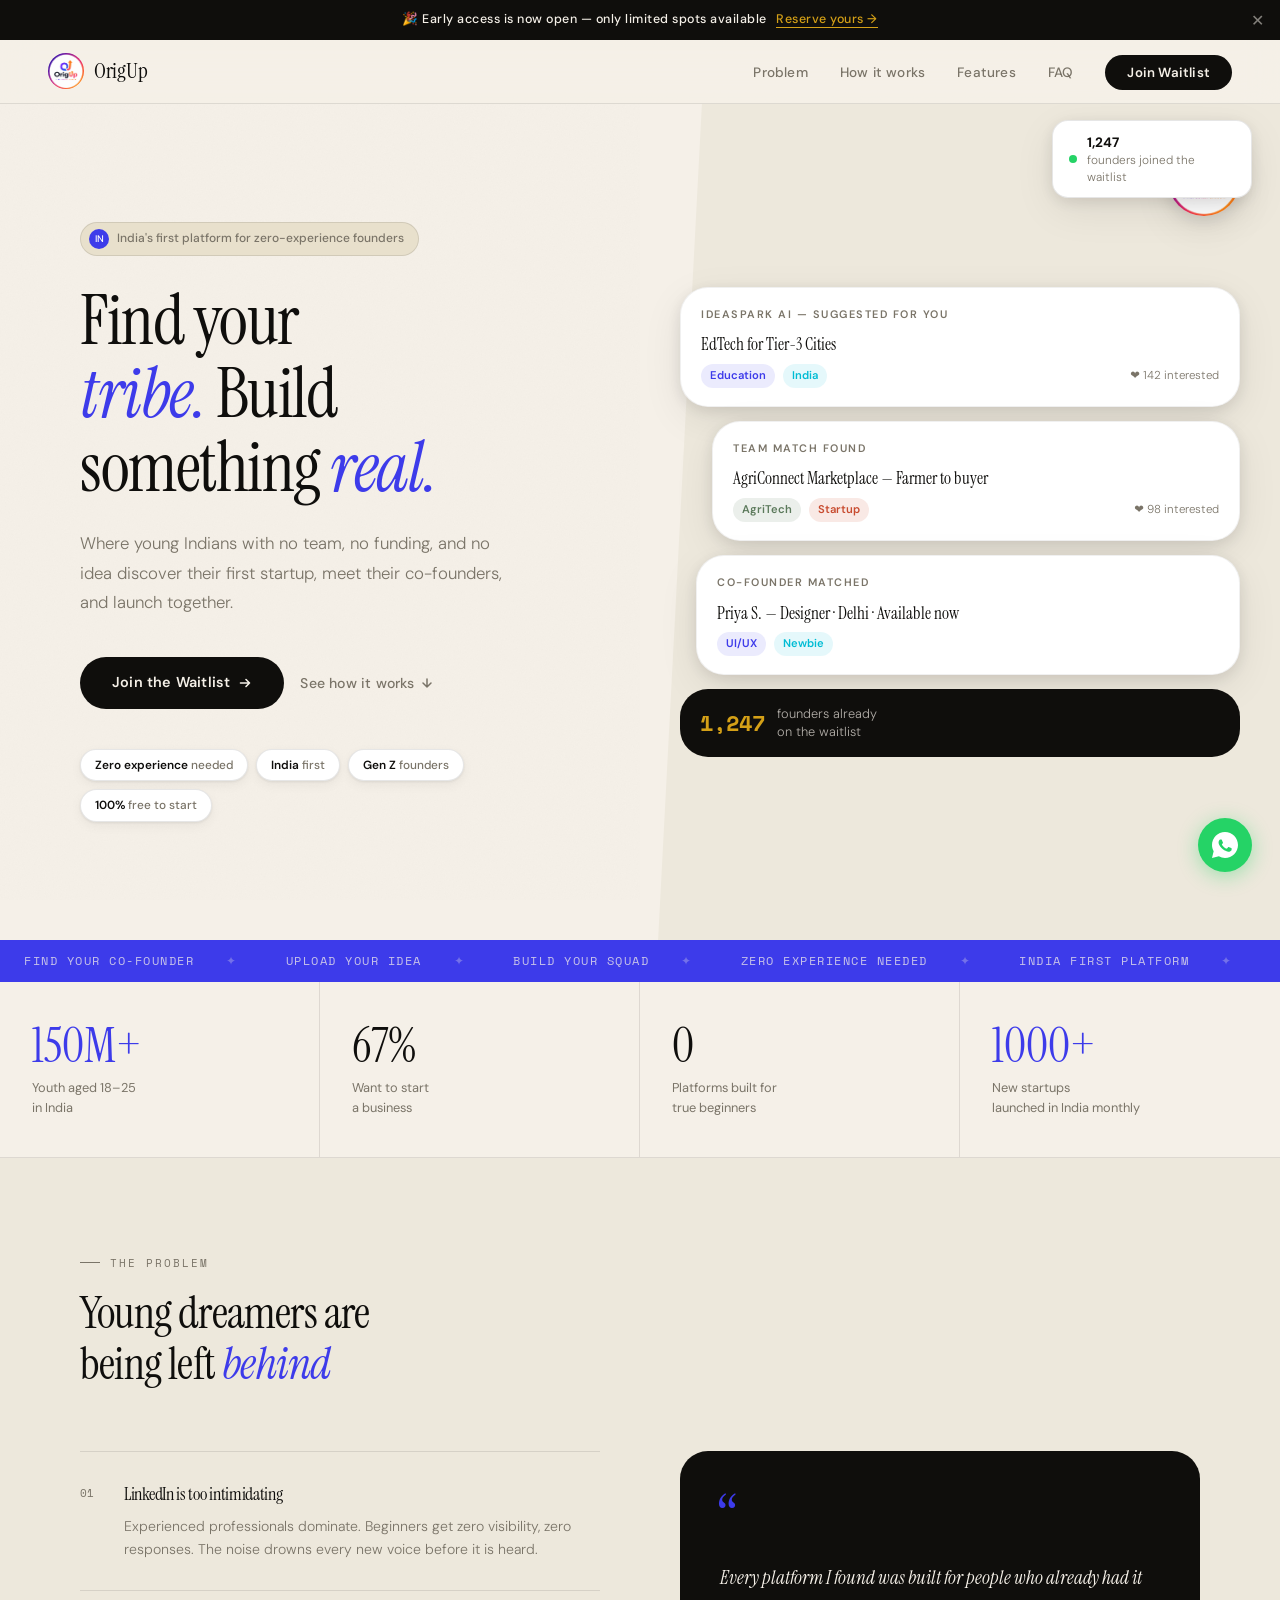
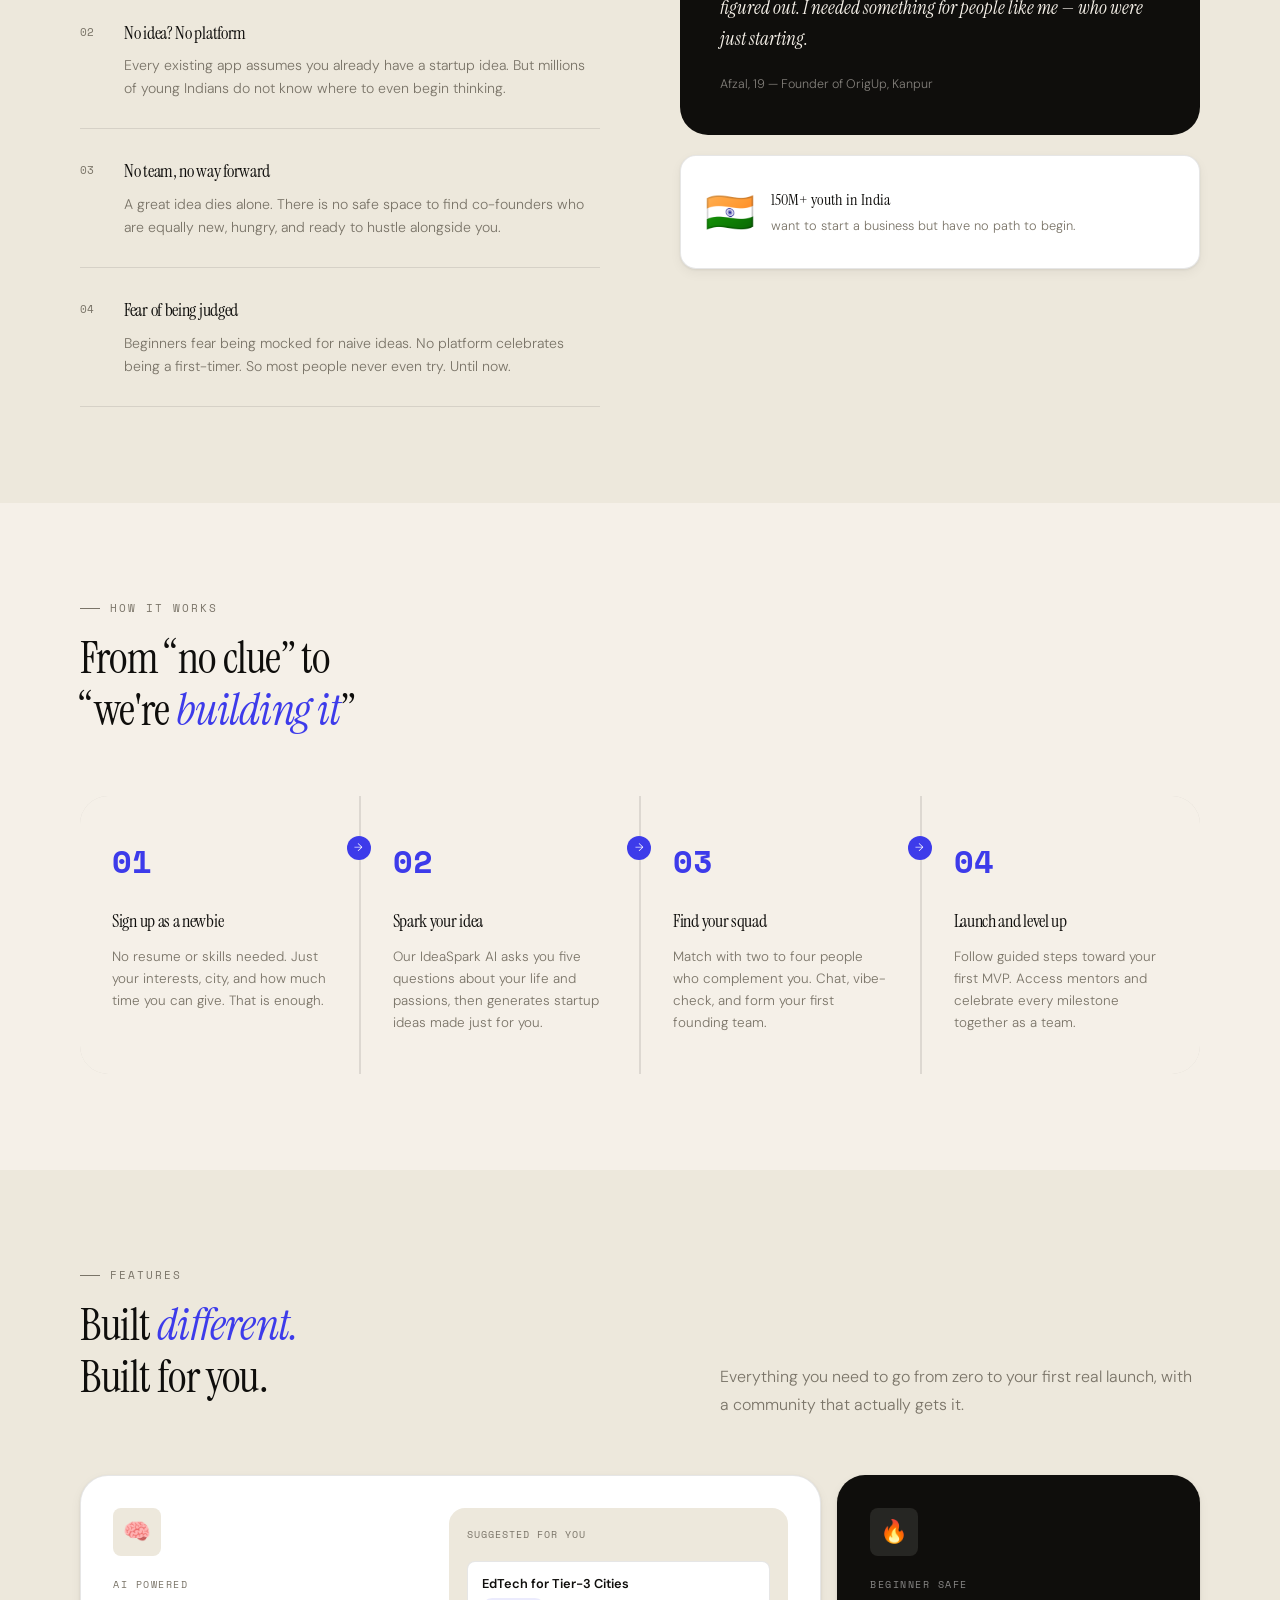
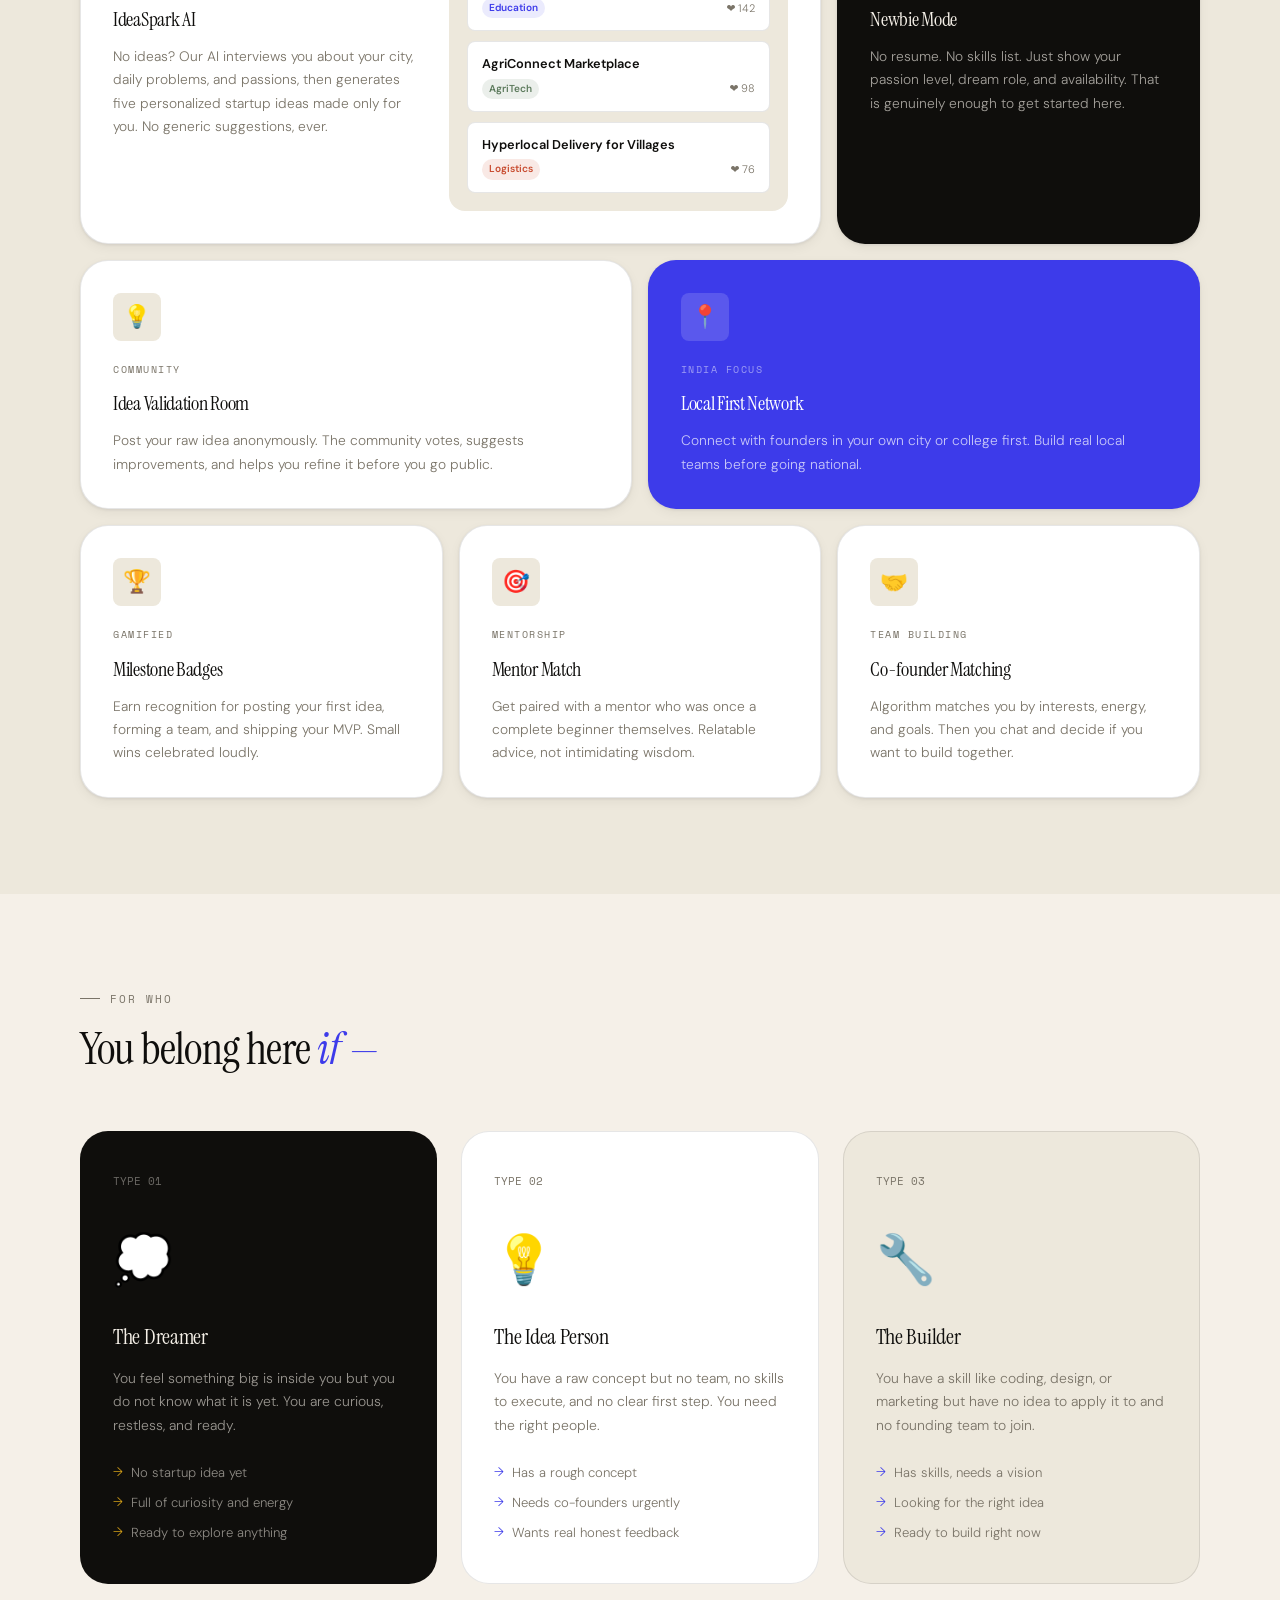
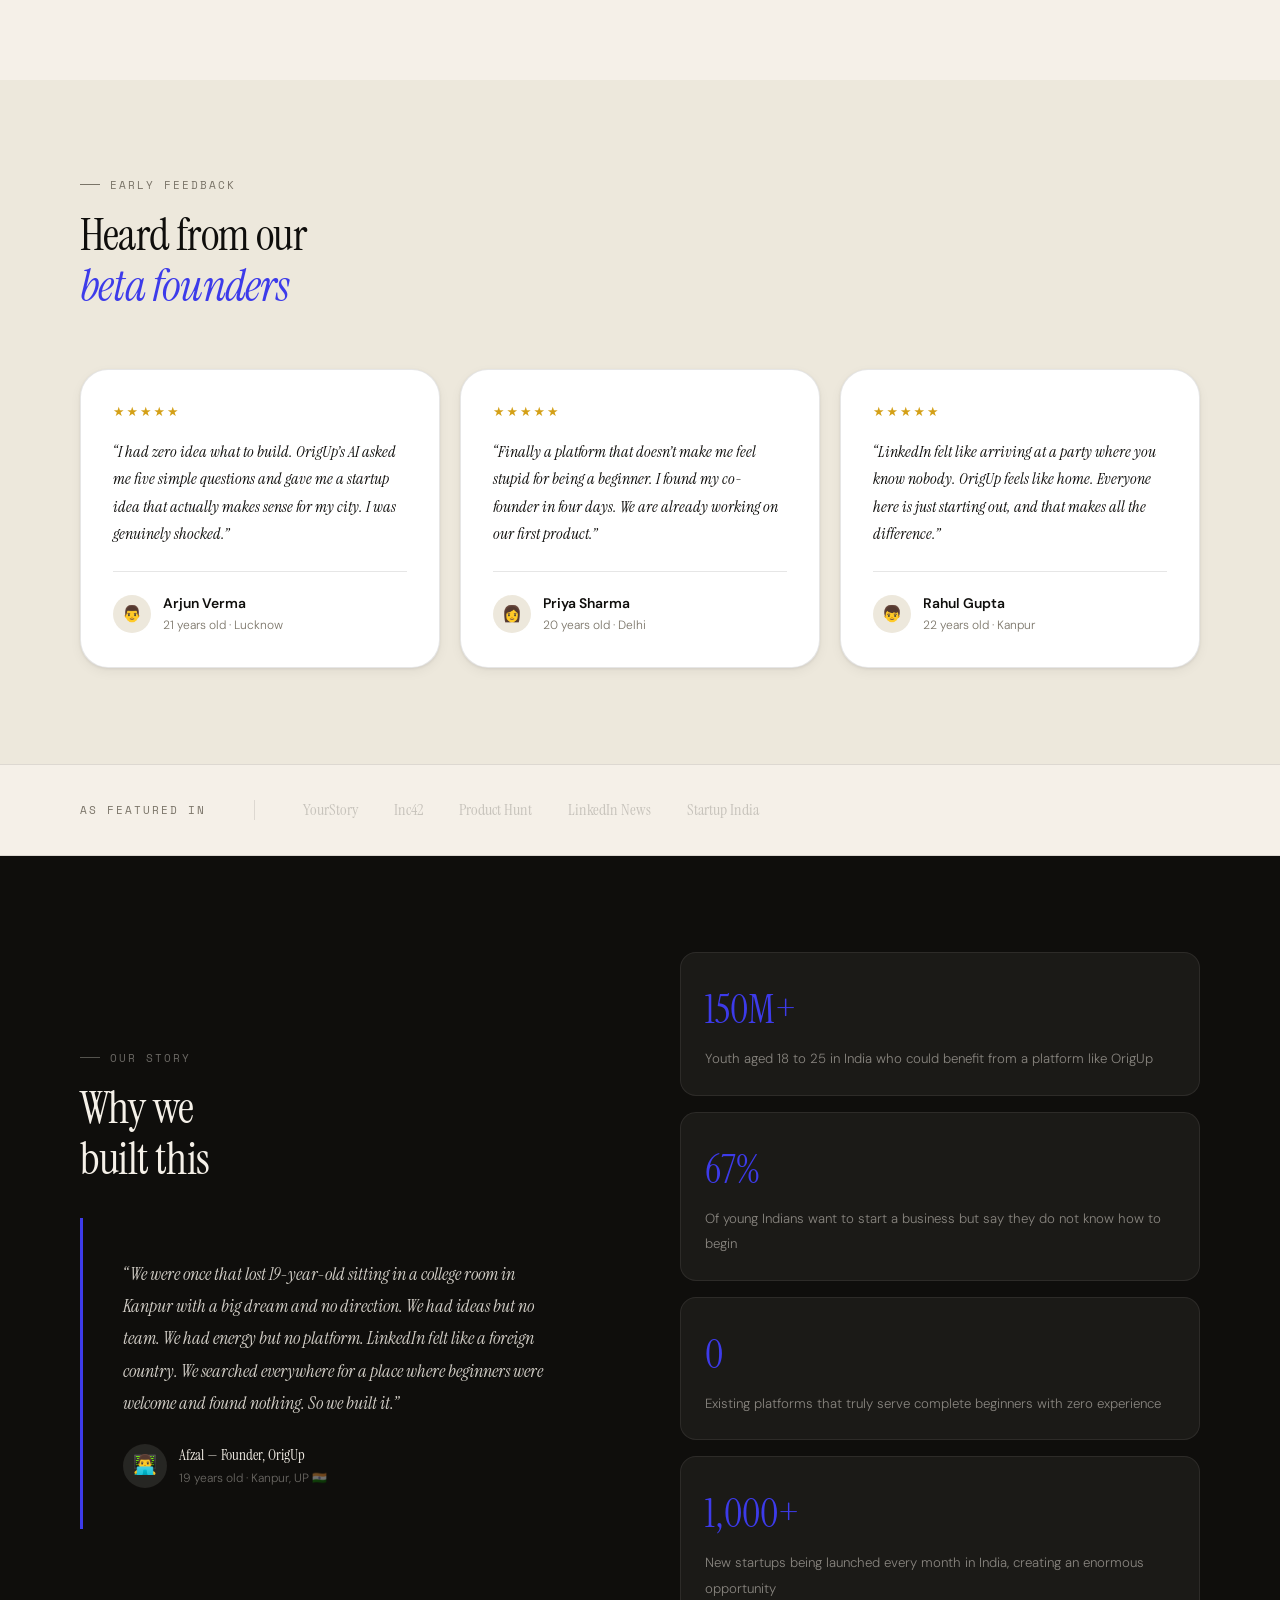
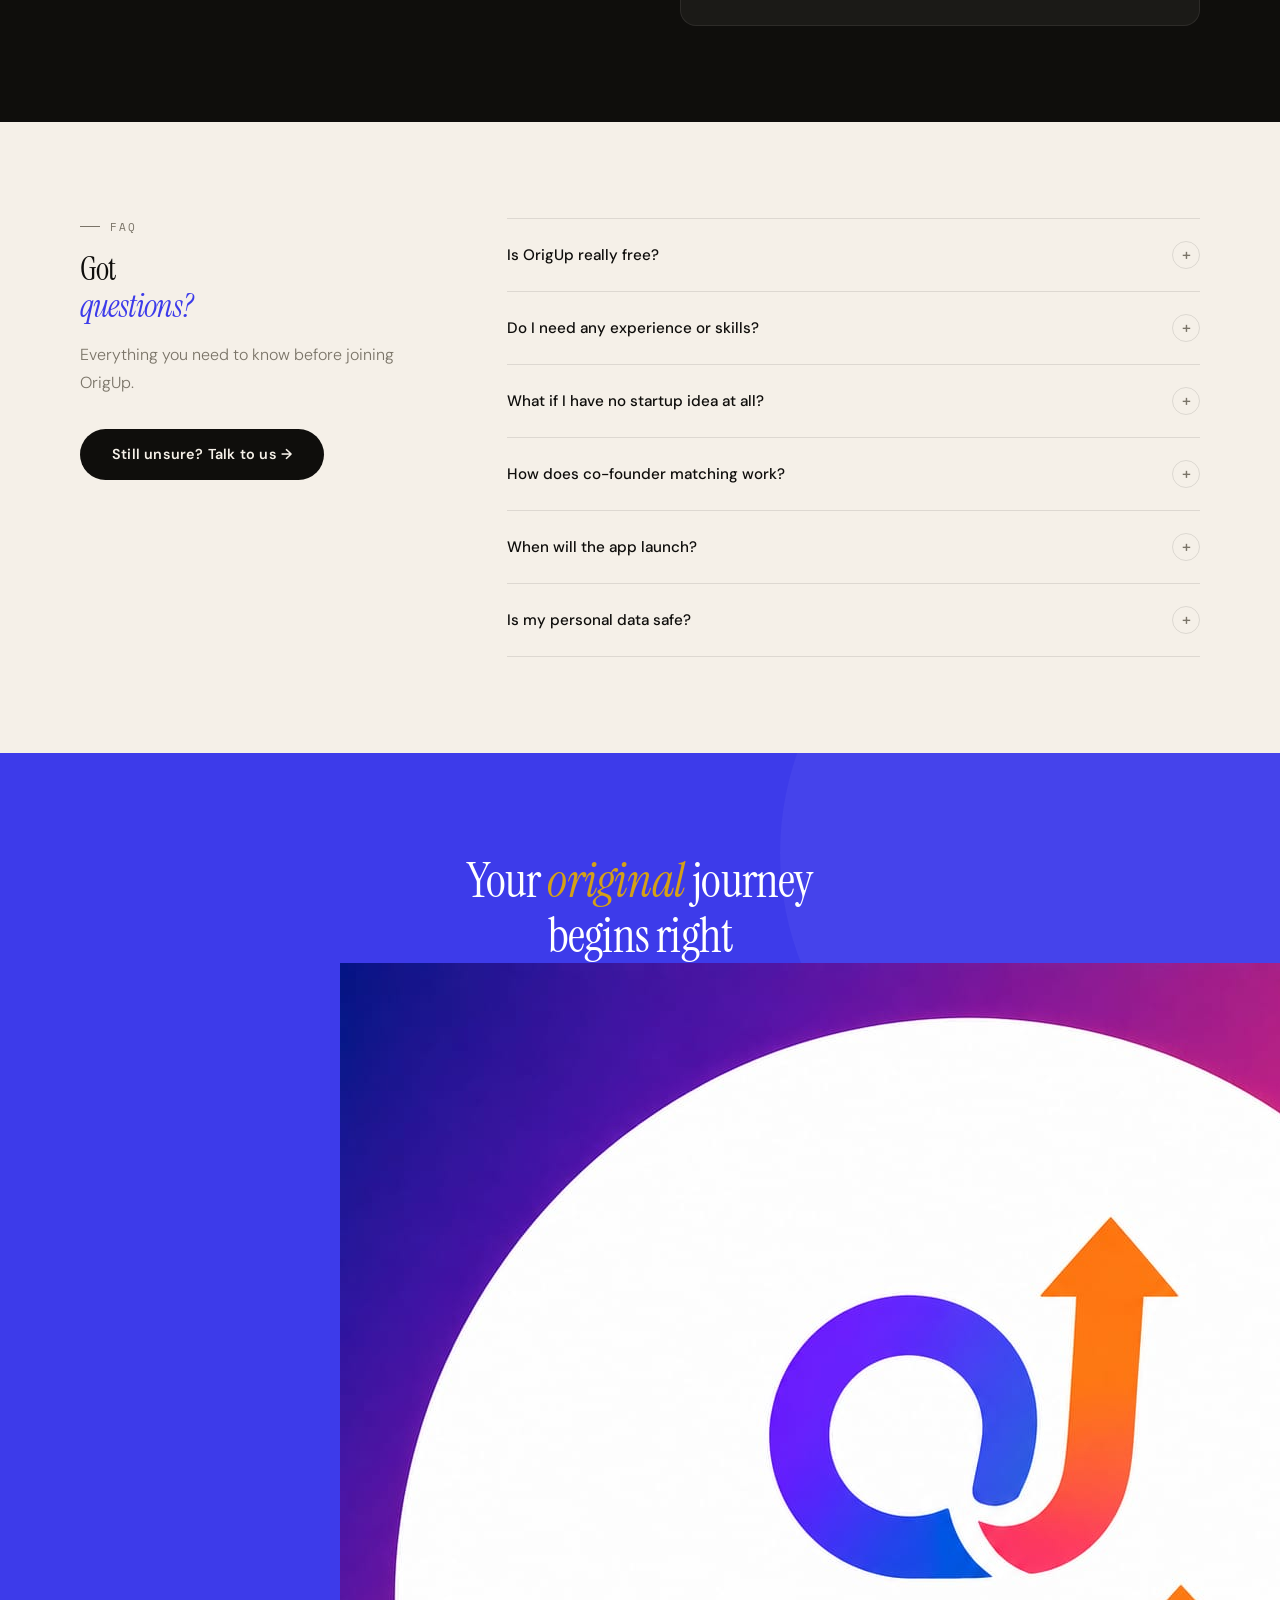
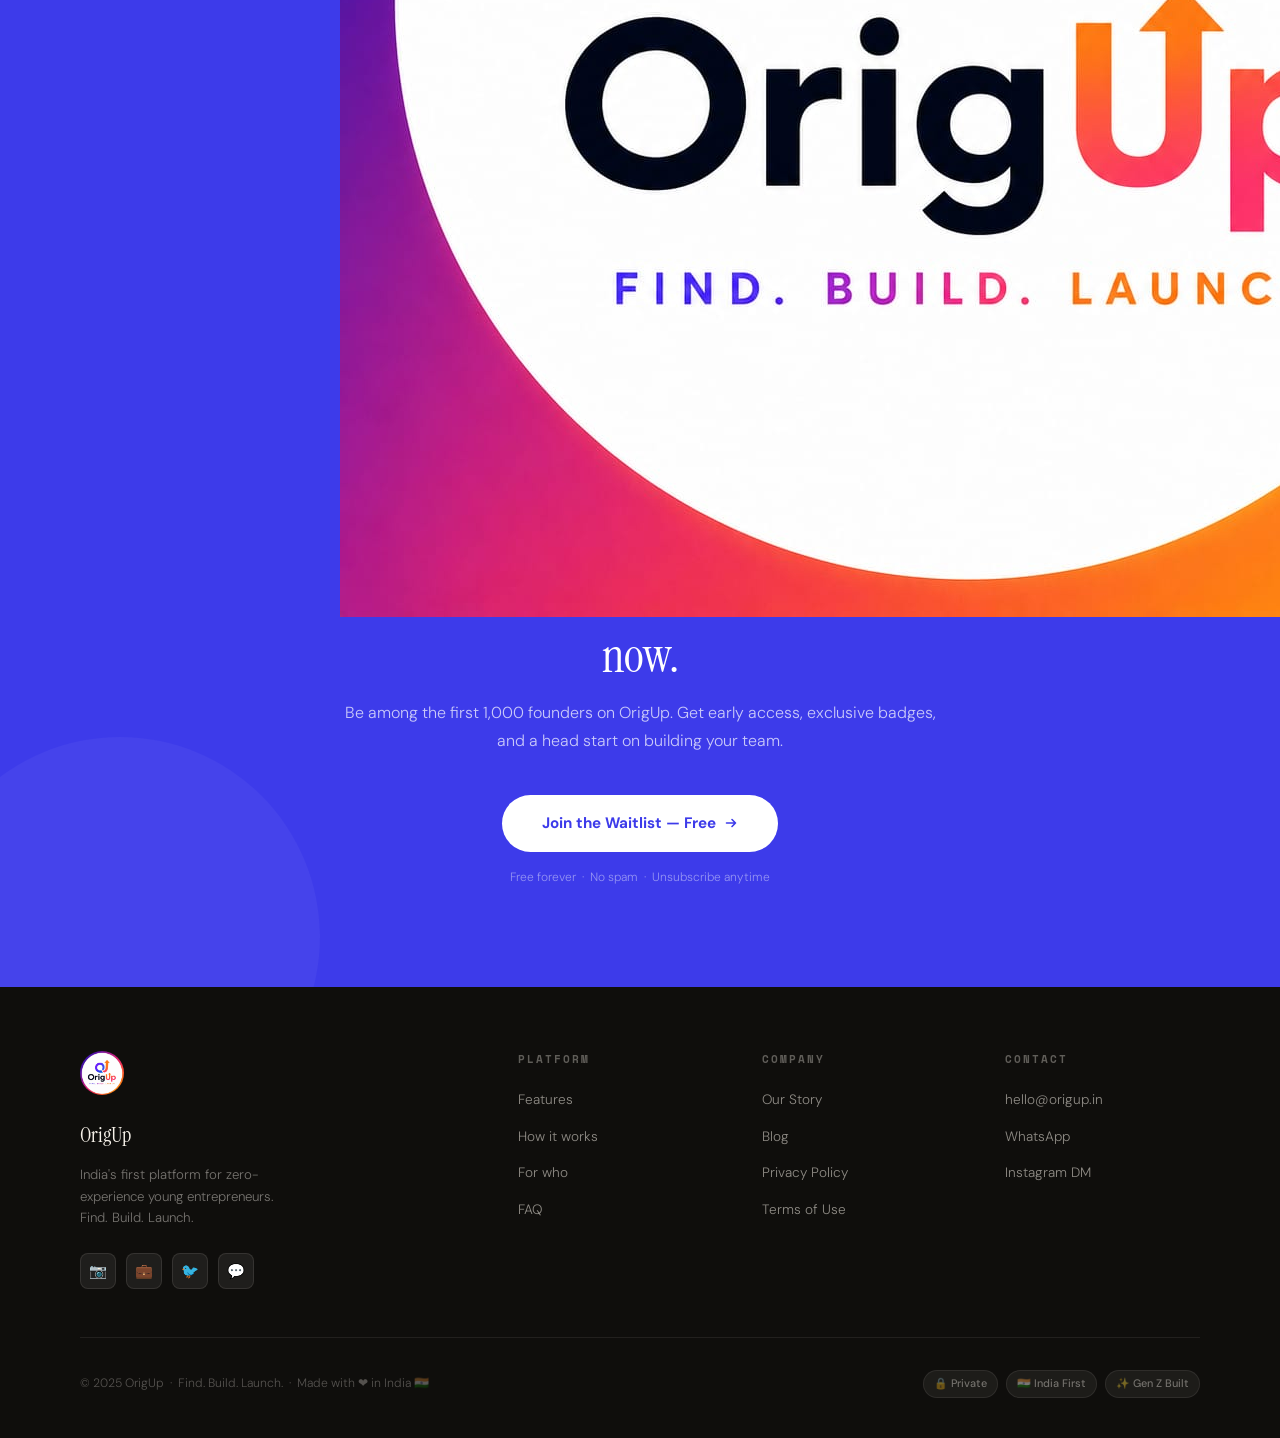
==== commit 879b5514: "Update index.html" ====
--- a/index.html
+++ b/index.html
@@ -1101,7 +1101,7 @@
 <!-- NAVBAR -->
 <nav id="nbar">
   <a href="#" class="nav-brand">
-    <img src="[data-uri]" alt="OrigUp">
+    <img src="logo.png" alt="OrigUp">
     <span class="nav-brand-name">OrigUp</span>
   </a>
   <ul class="nav-links">
@@ -1150,7 +1150,7 @@
   </div>
   <div class="hero-right">
     <div class="hero-logo-wrap">
-      <img src="[data-uri]" alt="OrigUp">
+      <img src="logo.png" alt="OrigUp">
     </div>
     <div class="hero-visual">
       <div class="float-card">
@@ -1584,8 +1584,9 @@
 <!-- CTA -->
 <div class="cta-section" id="join">
   <div class="cta-inner">
-    <img src="[data-uri]" class="cta-logo" alt="OrigUp">
-    <h2 class="section-title">Your <em>original</em> journey<br>begins right now.</h2>
+    
+    <h2 class="section-title">Your <em>original</em> journey<br>begins right
+       <img src="logo.png" alt="OrigUp"> now.</h2>
     <p class="cta-sub">Be among the first 1,000 founders on OrigUp. Get early access, exclusive badges, and a head start on building your team.</p>
     <a href="#" onclick="openM();return false;" class="cta-btn">
       Join the Waitlist &mdash; Free
@@ -1599,7 +1600,7 @@
 <footer>
   <div class="footer-top">
     <div class="footer-brand">
-      <img src="[data-uri]" alt="OrigUp">
+      <img src="logo.png" alt="OrigUp">
       <div class="footer-brand-name">OrigUp</div>
       <p class="footer-desc">India&apos;s first platform for zero-experience young entrepreneurs. Find. Build. Launch.</p>
       <div class="footer-social">
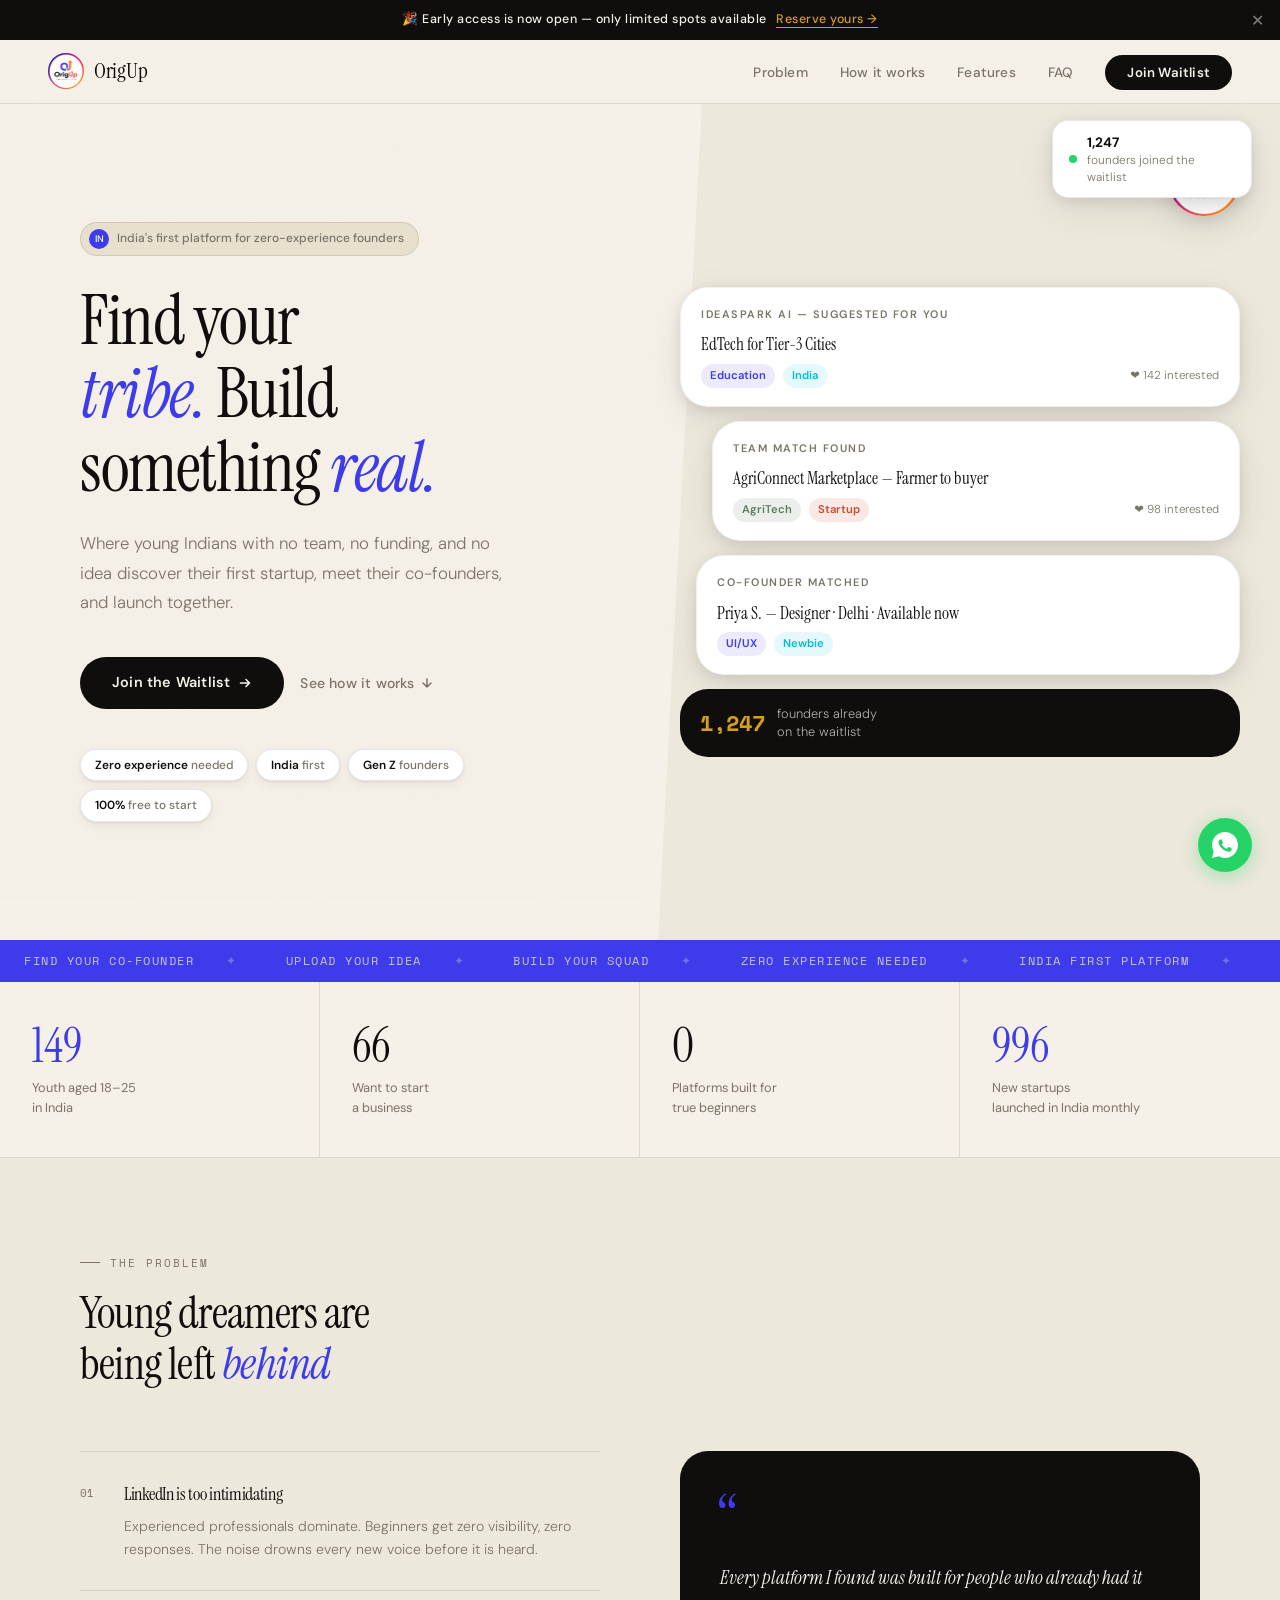
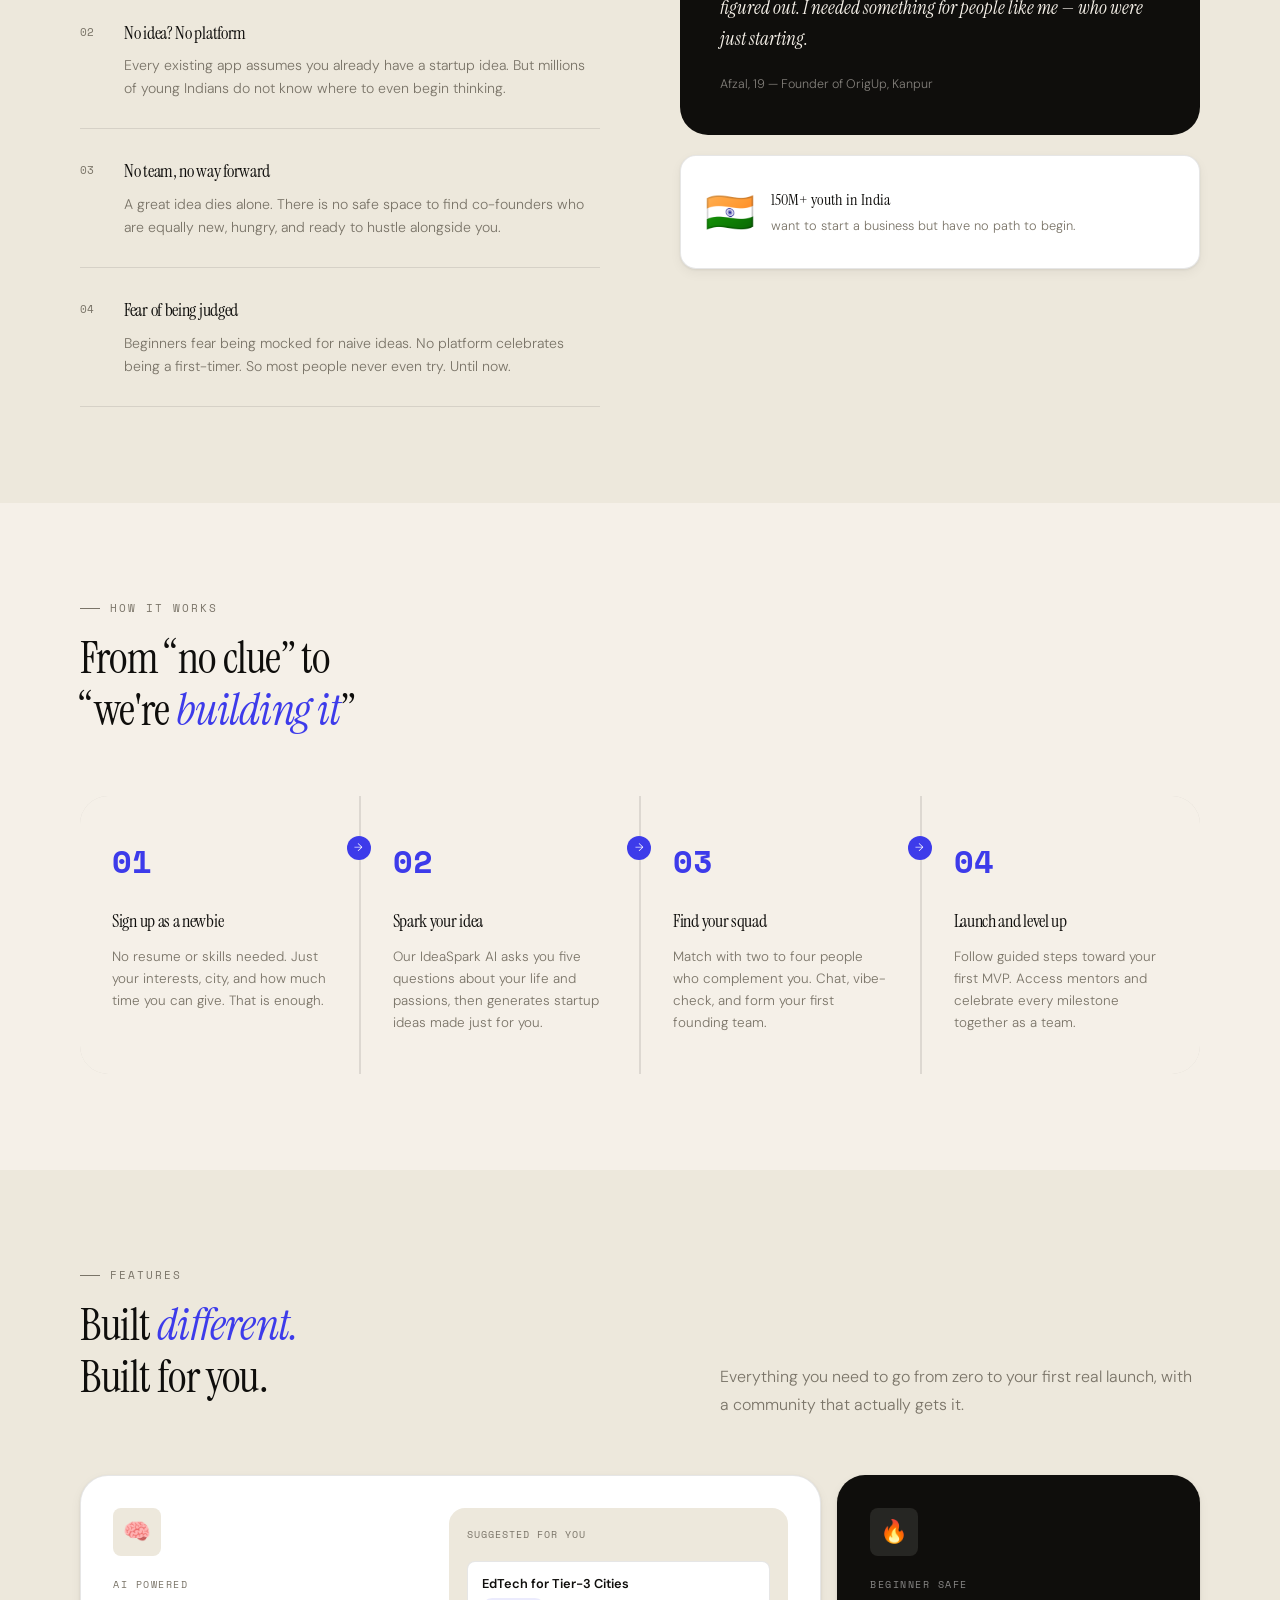
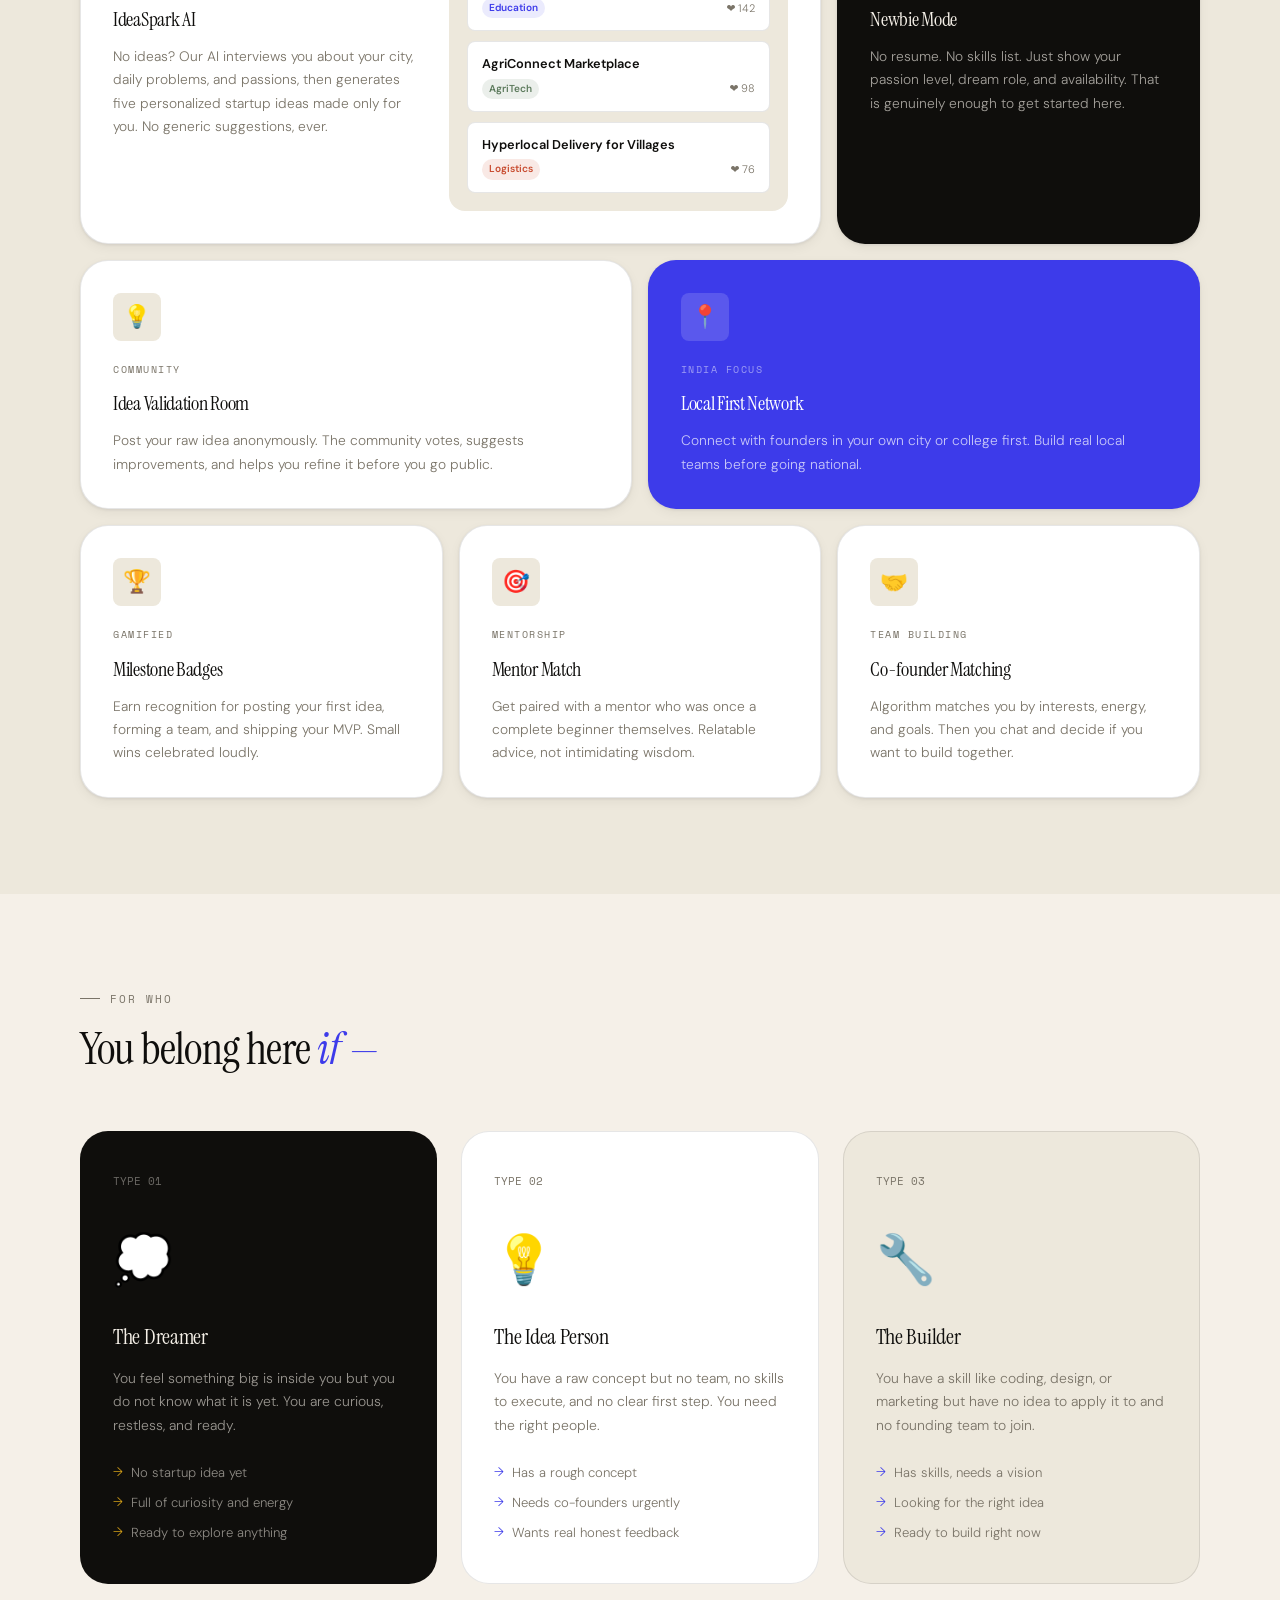
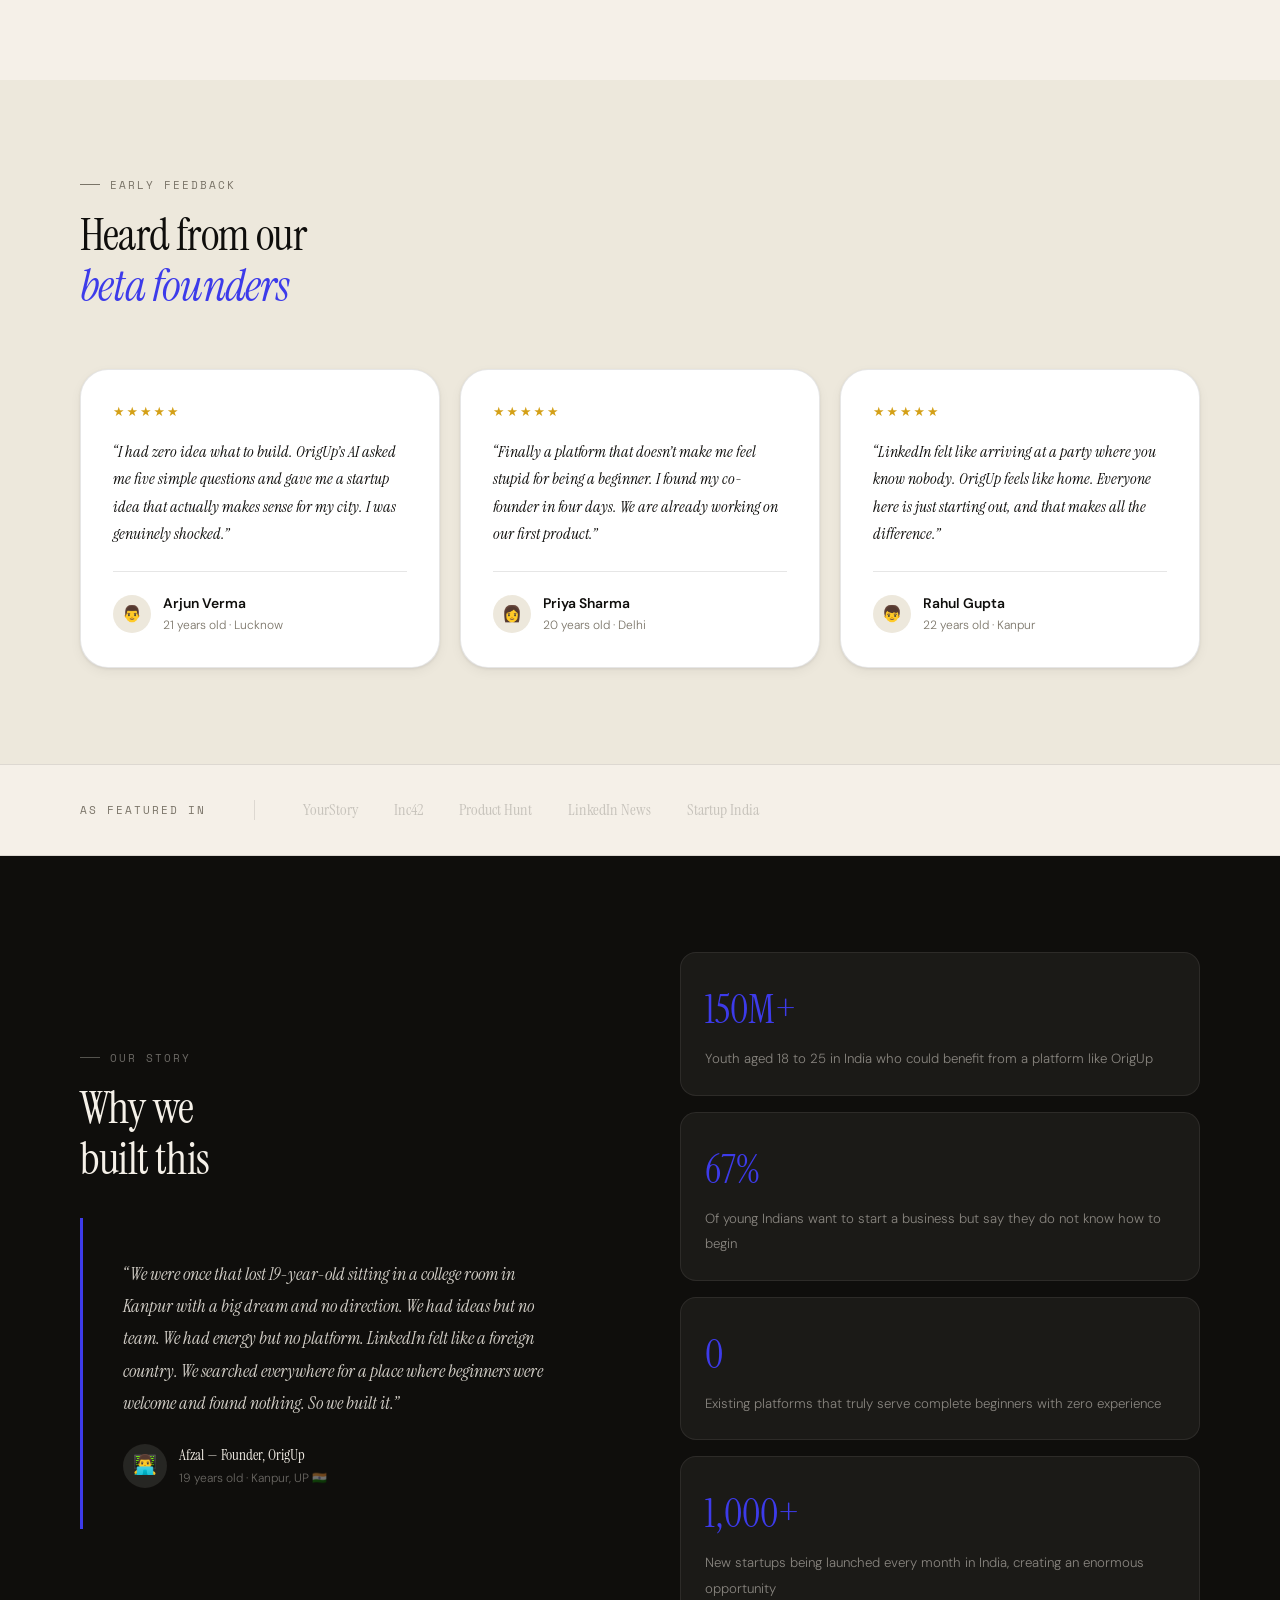
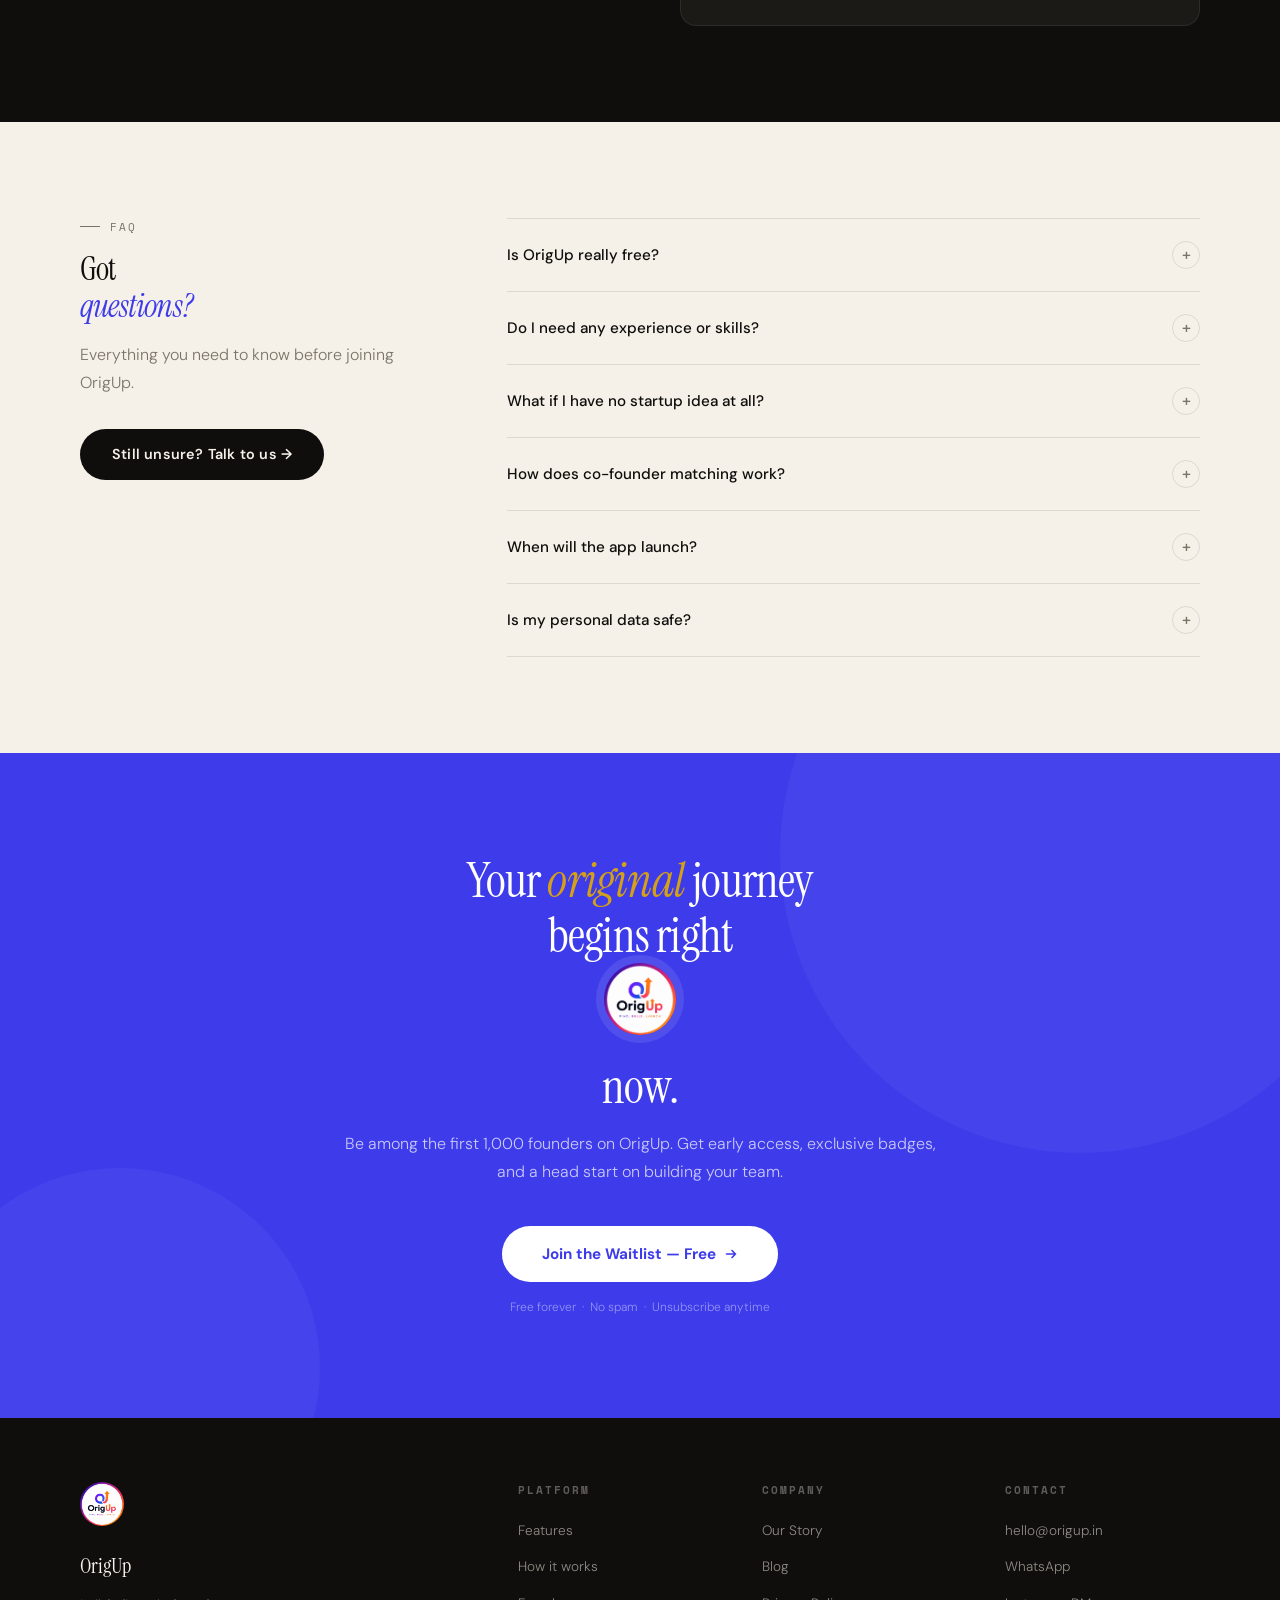
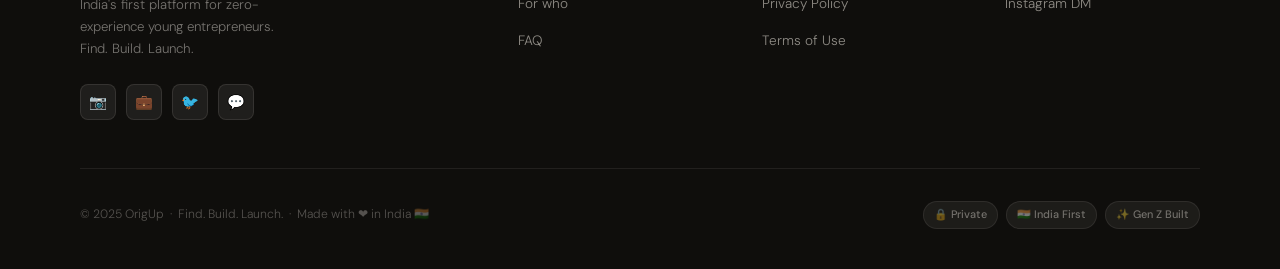
==== commit d8a350cb: "Update index.html" ====
--- a/index.html
+++ b/index.html
@@ -1069,7 +1069,7 @@
 <div class="modal-overlay" id="moverlay">
   <div class="modal">
     <button class="modal-close" onclick="closeM()">&#x2715;</button>
-    <img src="logo.png" alt="OrigUp">
+    <img src="logo.png" class="modal-logo" alt="OrigUp">
     <h2>Join the Waitlist</h2>
     <p class="modal-sub">Be among the first <b>1,000 founders</b> on OrigUp.<br>We will send your access link directly.</p>
     <form id="wform"
@@ -1586,7 +1586,7 @@
   <div class="cta-inner">
     
     <h2 class="section-title">Your <em>original</em> journey<br>begins right
-       <img src="logo.png" alt="OrigUp"> now.</h2>
+       <img src="logo.png" class="cta-logo" alt="OrigUp"> now.</h2>
     <p class="cta-sub">Be among the first 1,000 founders on OrigUp. Get early access, exclusive badges, and a head start on building your team.</p>
     <a href="#" onclick="openM();return false;" class="cta-btn">
       Join the Waitlist &mdash; Free
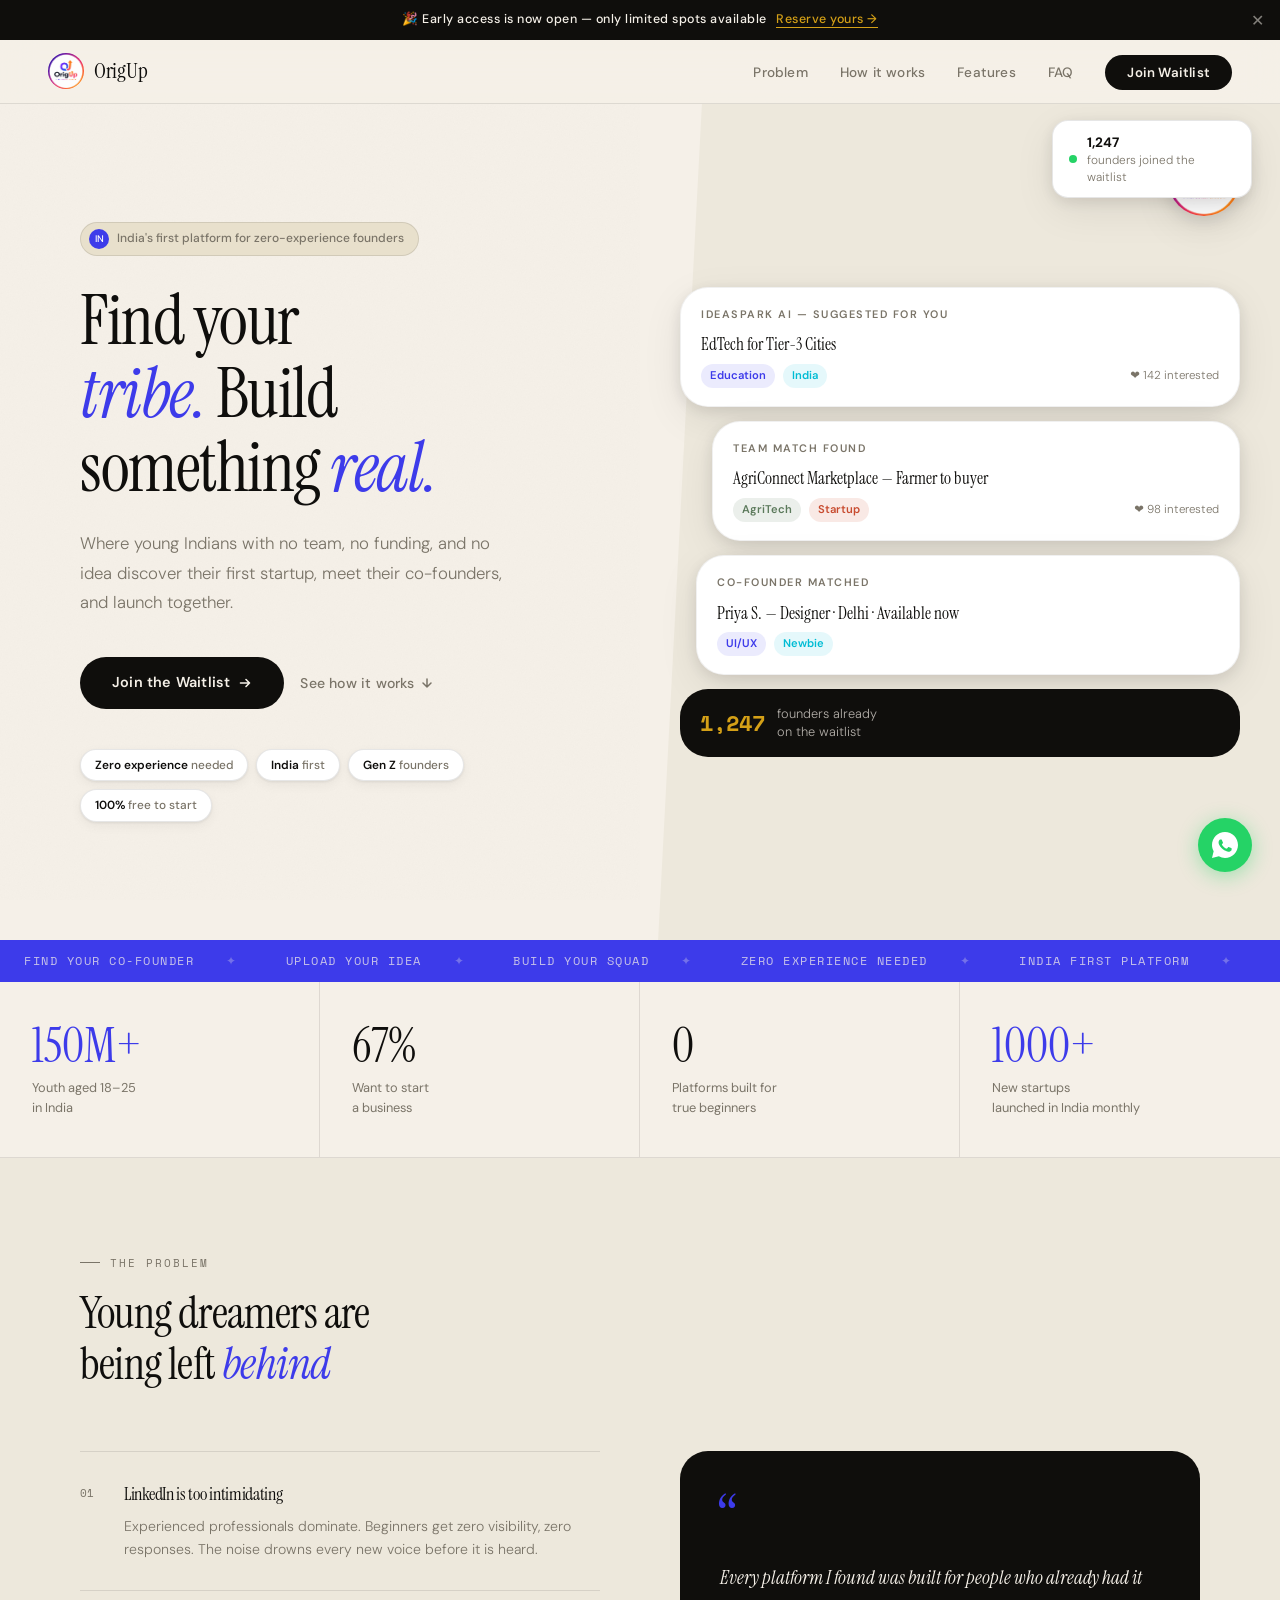
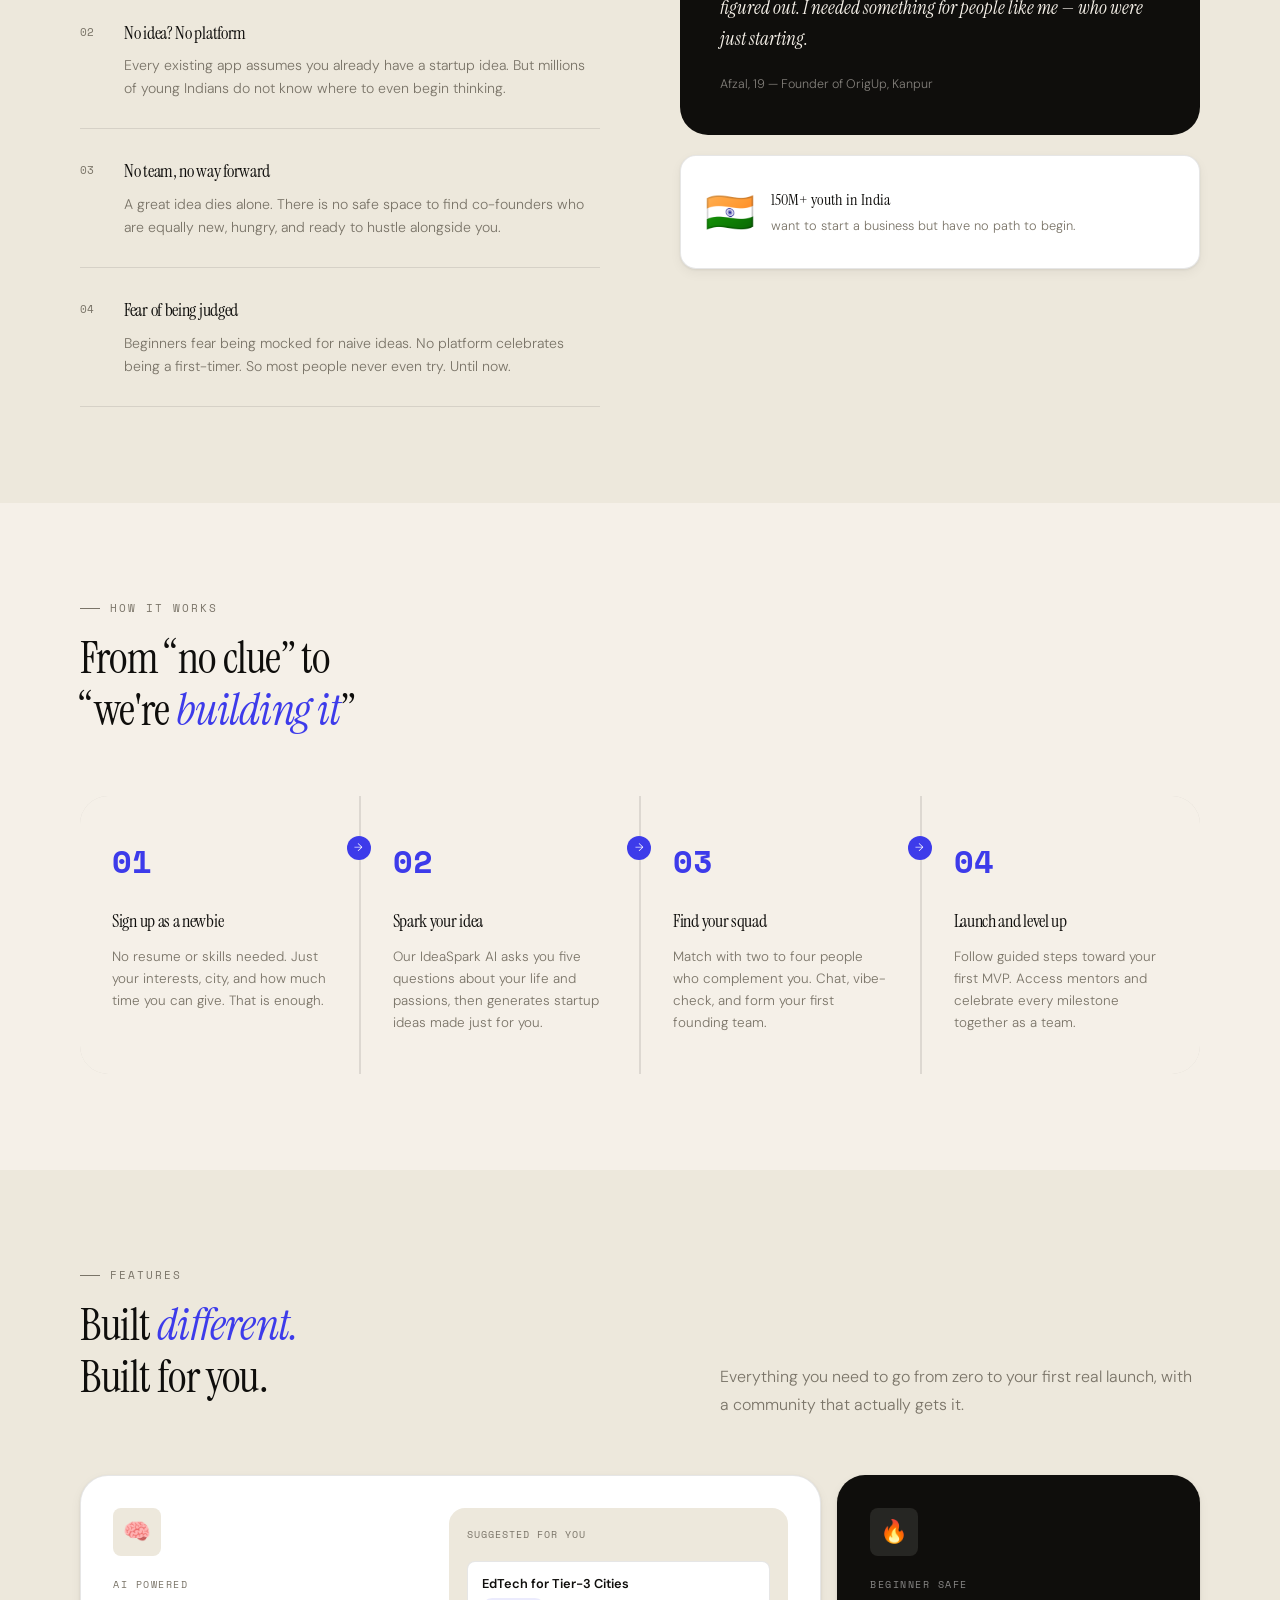
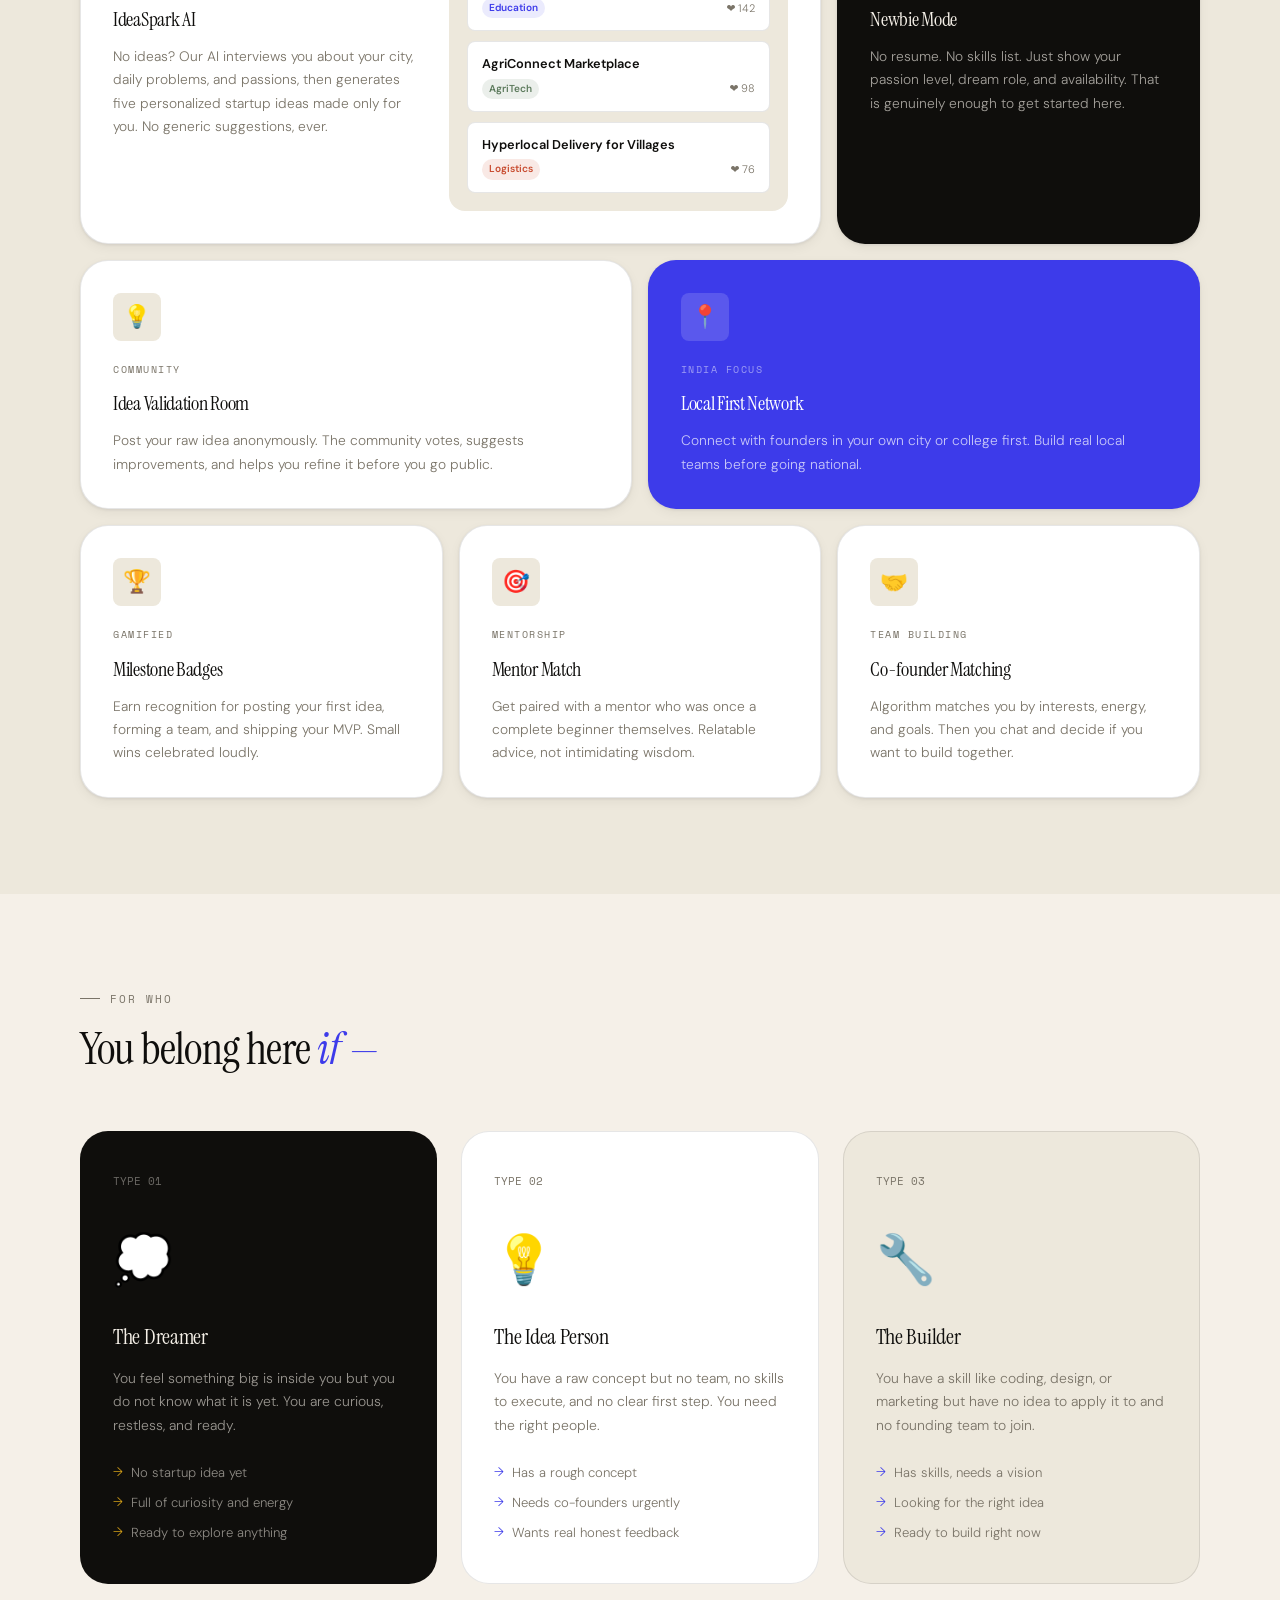
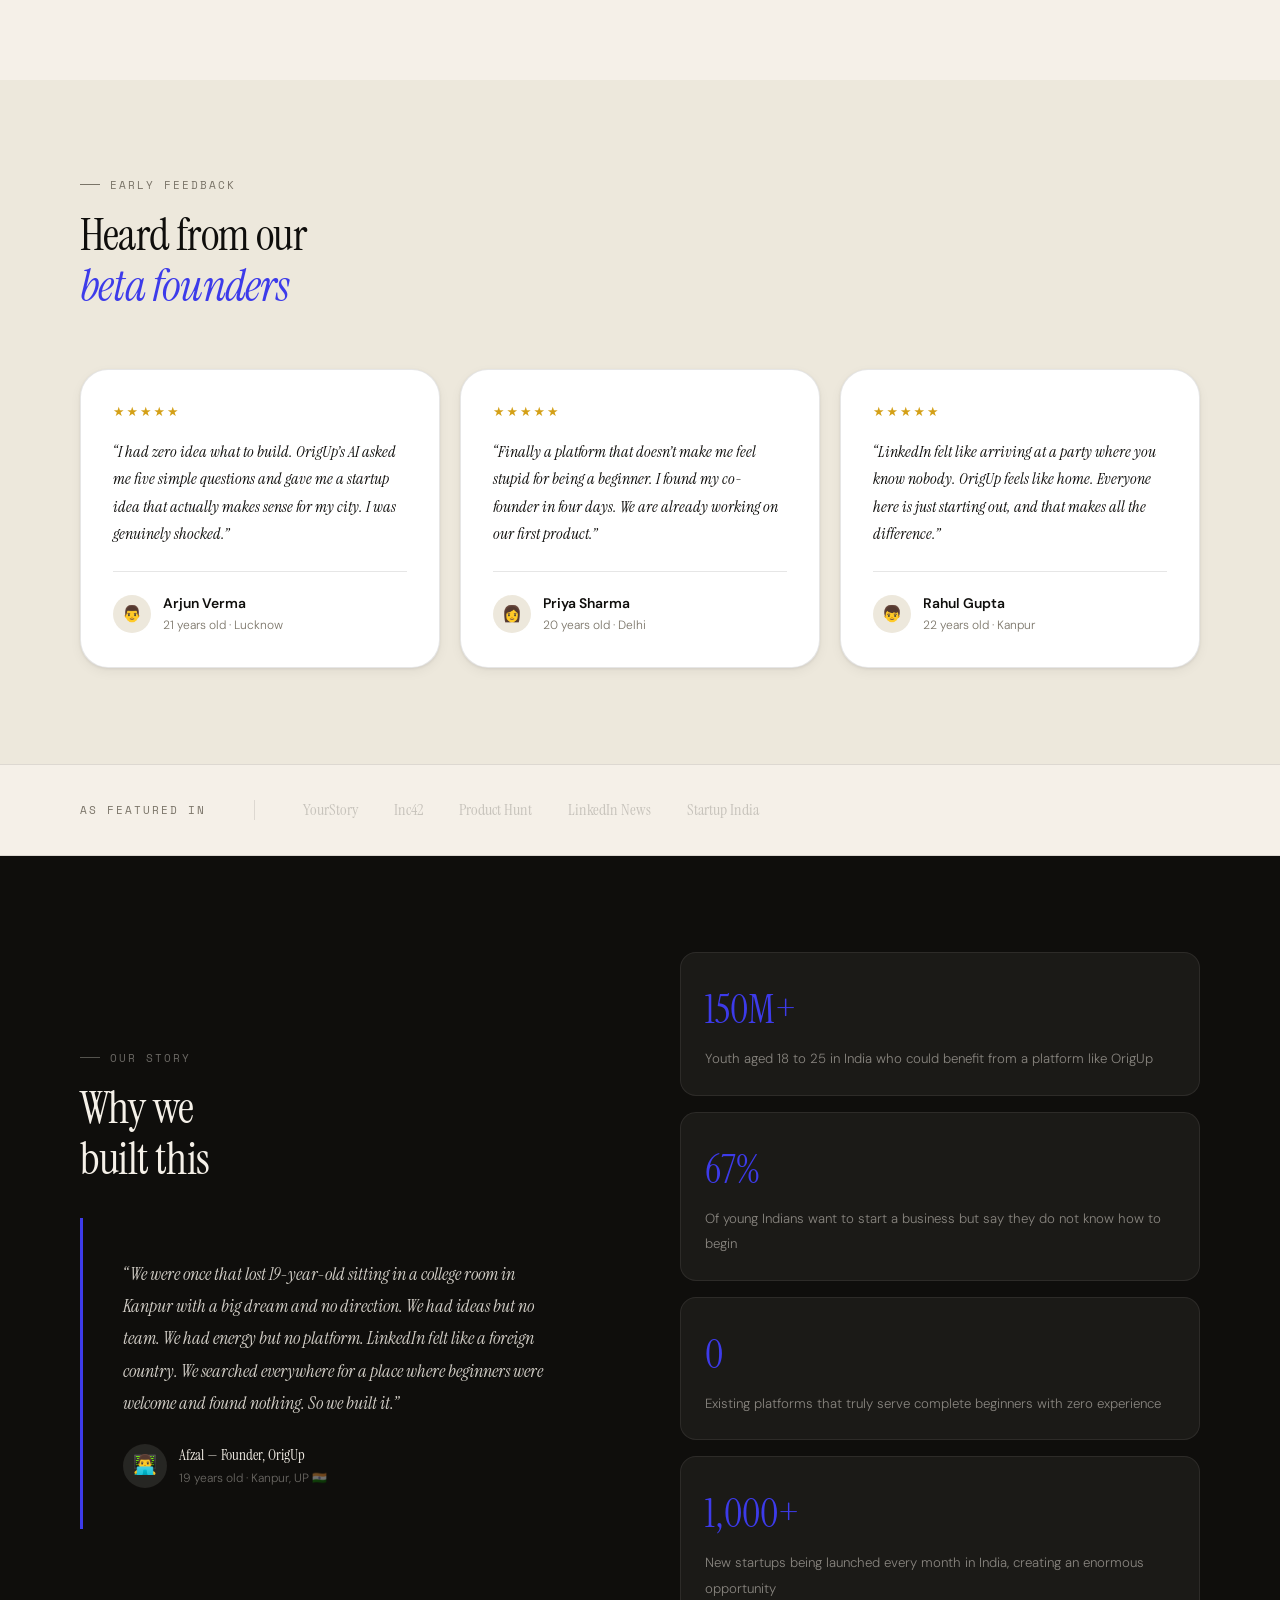
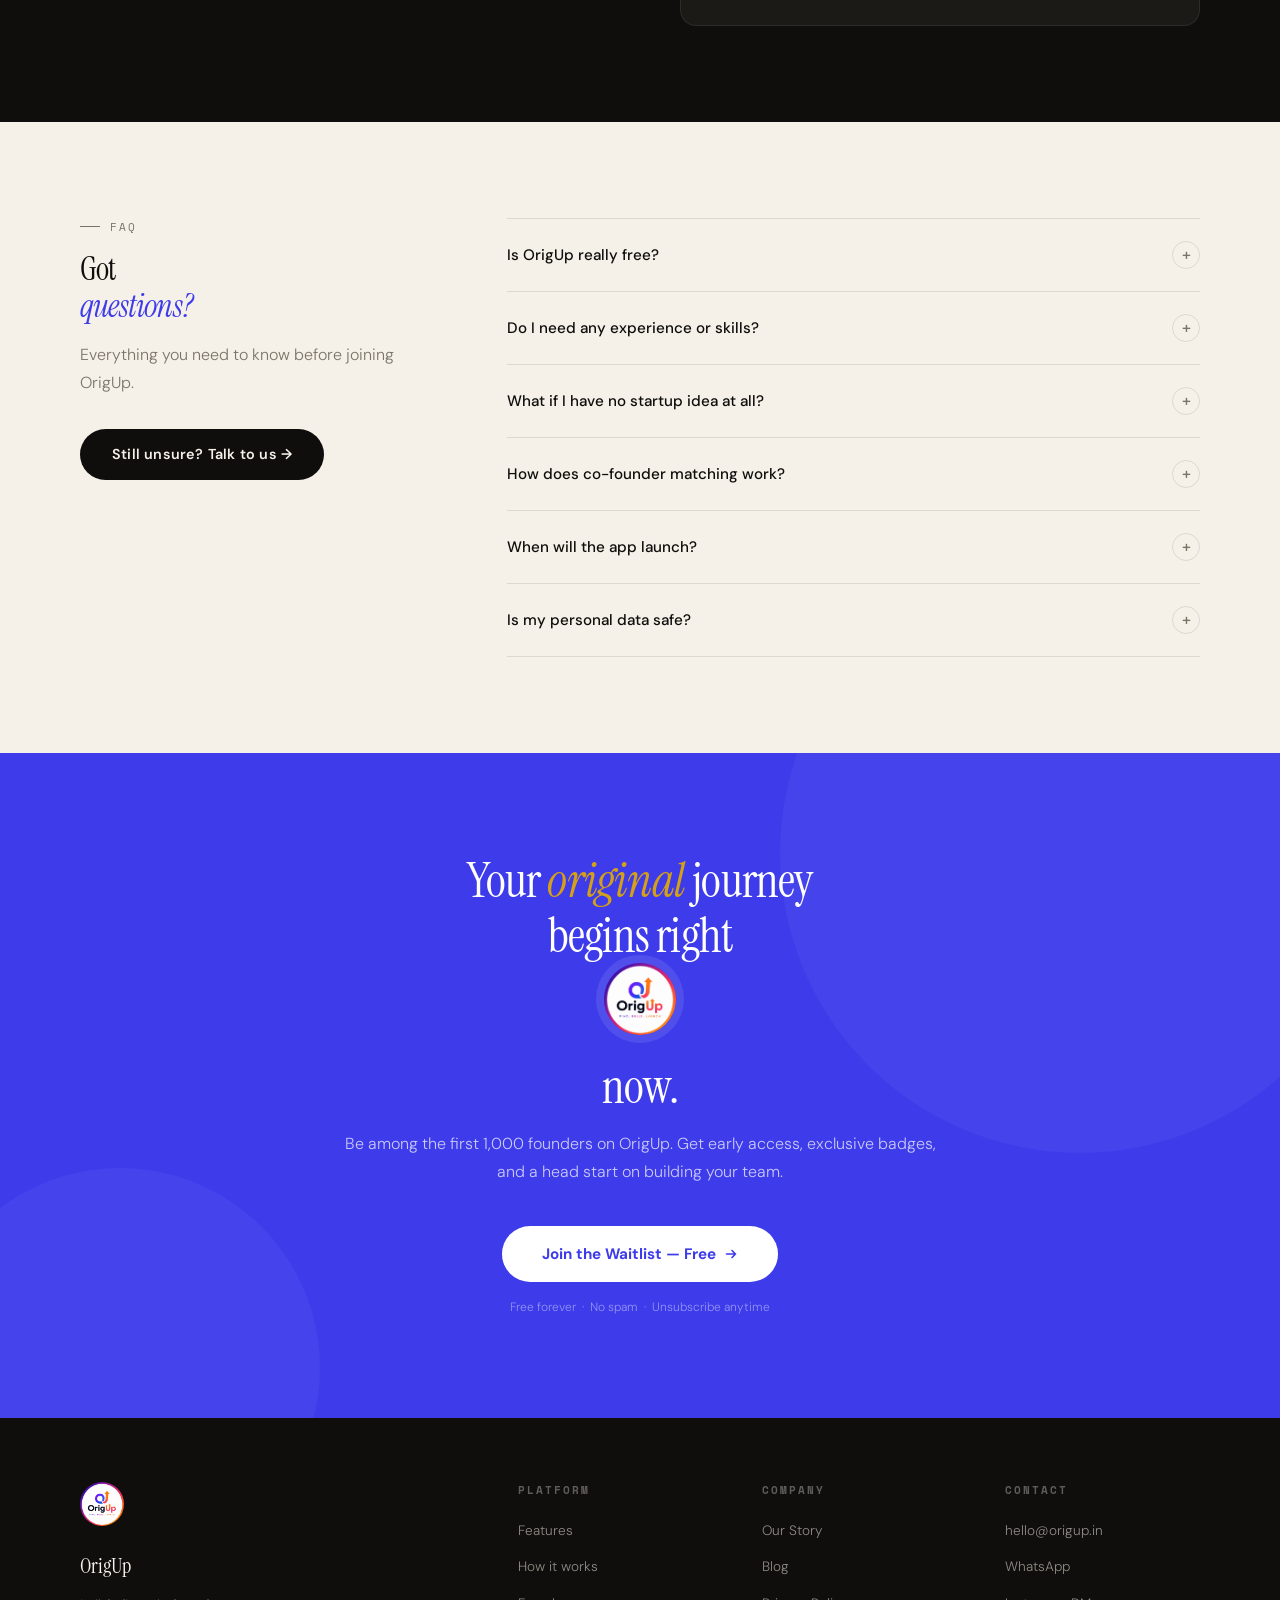
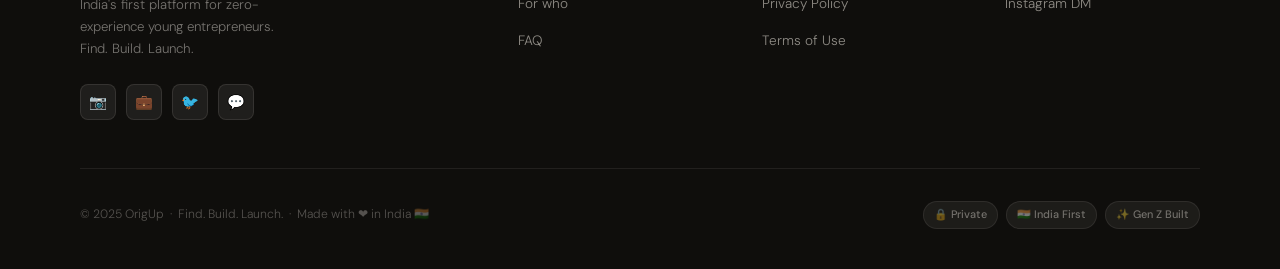
==== commit eb680ffc: "Update index.html" ====
--- a/index.html
+++ b/index.html
@@ -1632,7 +1632,7 @@
       <h4>Contact</h4>
       <ul>
         <li><a href="mailto:hello@origup.in">hello@origup.in</a></li>
-        <li><a href="https://wa.me/916392028446" target="_blank">WhatsApp</a></li>
+        <li><a href="https://wa.me/917054558446" target="_blank">WhatsApp</a></li>
         <li><a href="https://www.instagram.com/origup_official" target="_blank">Instagram DM</a></li>
       </ul>
     </div>
@@ -1648,7 +1648,7 @@
 </footer>
 
 <!-- FLOATING ELEMENTS -->
-<a href="https://wa.me/916392028446?text=Hi%20OrigUp!%20I%20want%20to%20join%20the%20waitlist" target="_blank" class="wa-btn">
+<a href="https://wa.me/917054558446?text=Hi%20OrigUp!%20I%20want%20to%20join%20the%20waitlist" target="_blank" class="wa-btn">
   <div class="wa-tip">Chat on WhatsApp</div>
   <svg viewBox="0 0 32 32" xmlns="http://www.w3.org/2000/svg"><path d="M16 0C7.163 0 0 7.163 0 16c0 2.822.736 5.471 2.027 7.773L0 32l8.418-2.007A15.934 15.934 0 0016 32c8.837 0 16-7.163 16-16S24.837 0 16 0zm8.234 22.264c-.343.965-2.01 1.843-2.74 1.963-.702.115-1.583.163-2.553-.163-.588-.19-1.343-.444-2.306-.87-4.056-1.75-6.706-5.826-6.906-6.099-.2-.273-1.627-2.163-1.627-4.126s1.03-2.927 1.394-3.327c.364-.4.794-.5 1.059-.5.265 0 .529.002.76.014.243.012.569-.092.891.68.333.794 1.131 2.757 1.23 2.956.1.2.167.433.033.7-.133.266-.2.433-.398.667-.2.233-.42.52-.599.699-.2.2-.407.416-.175.816.232.4 1.03 1.7 2.21 2.754 1.519 1.354 2.8 1.773 3.2 1.973.4.2.632.167.865-.1.233-.267.997-1.165 1.264-1.565.266-.4.532-.333.897-.2.365.133 2.32 1.095 2.72 1.294.4.2.667.3.765.467.1.167.1.965-.243 1.93z"/></svg>
 </a>
